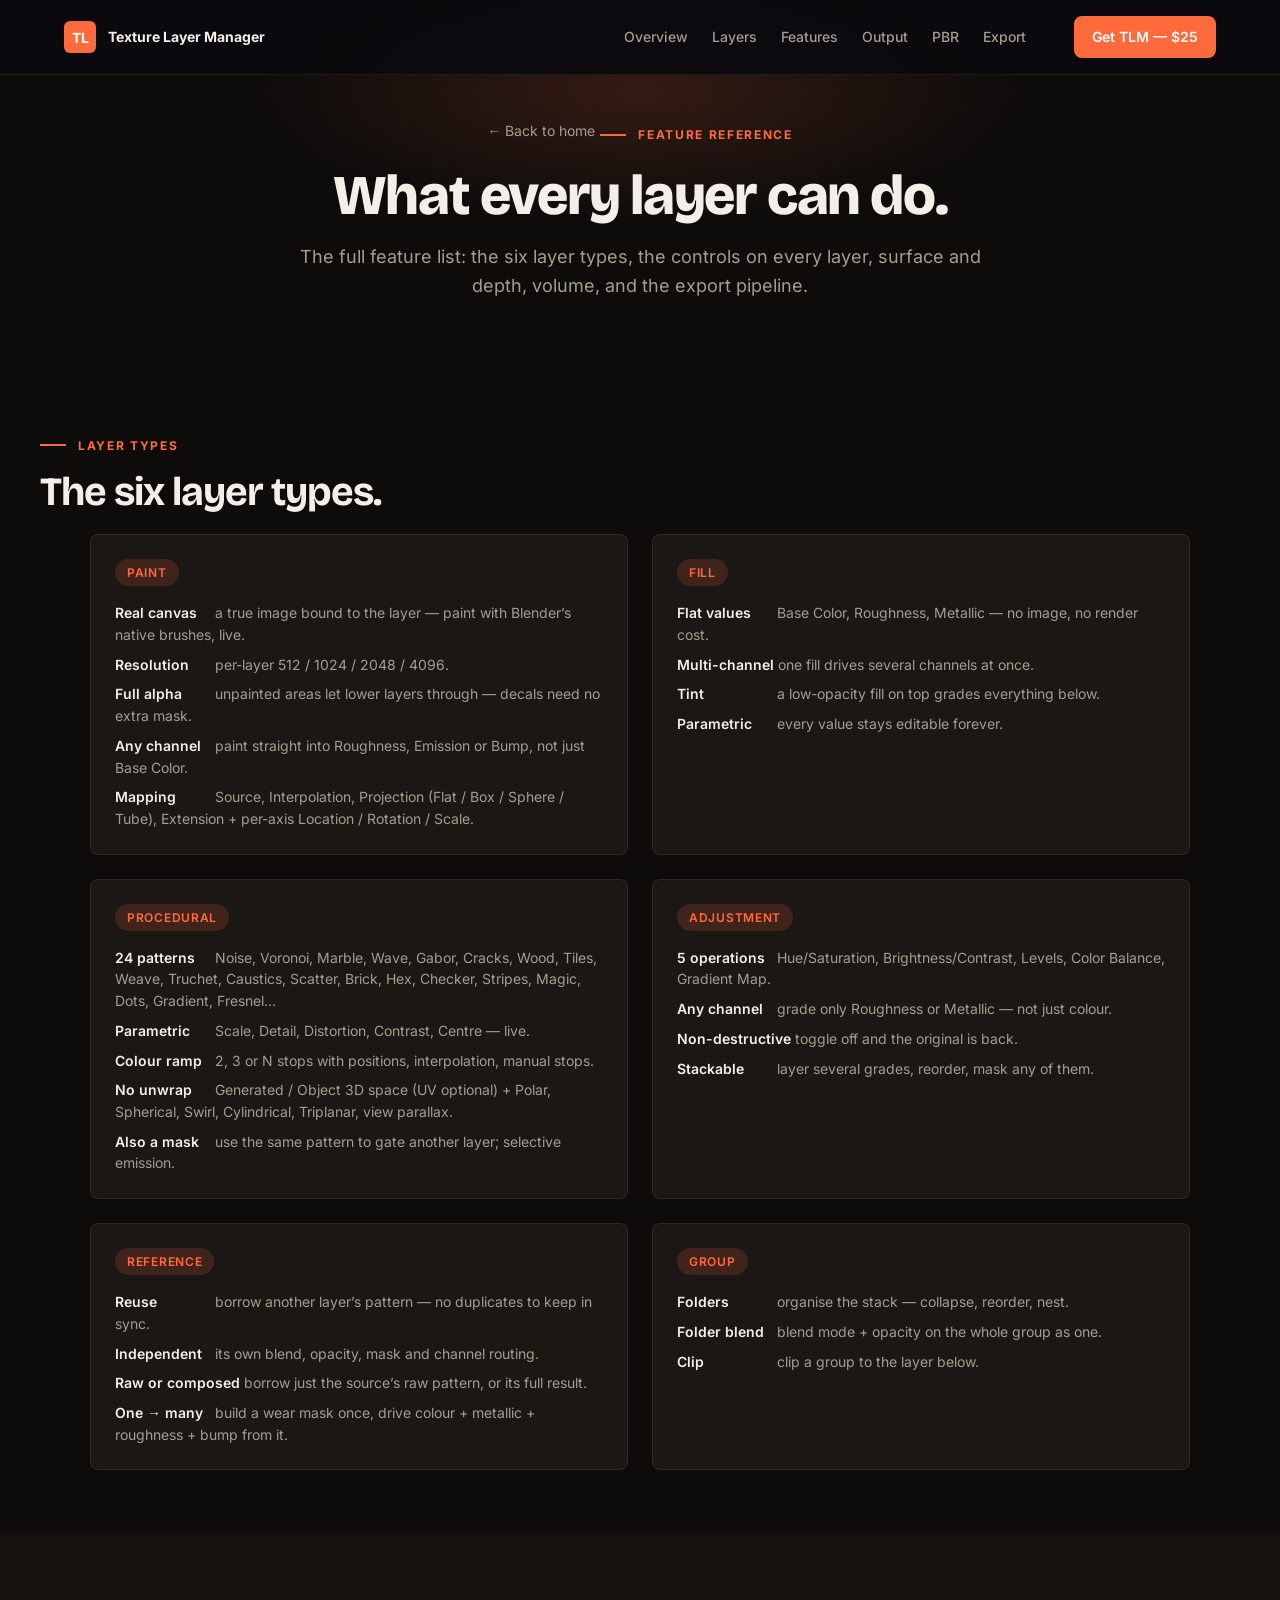
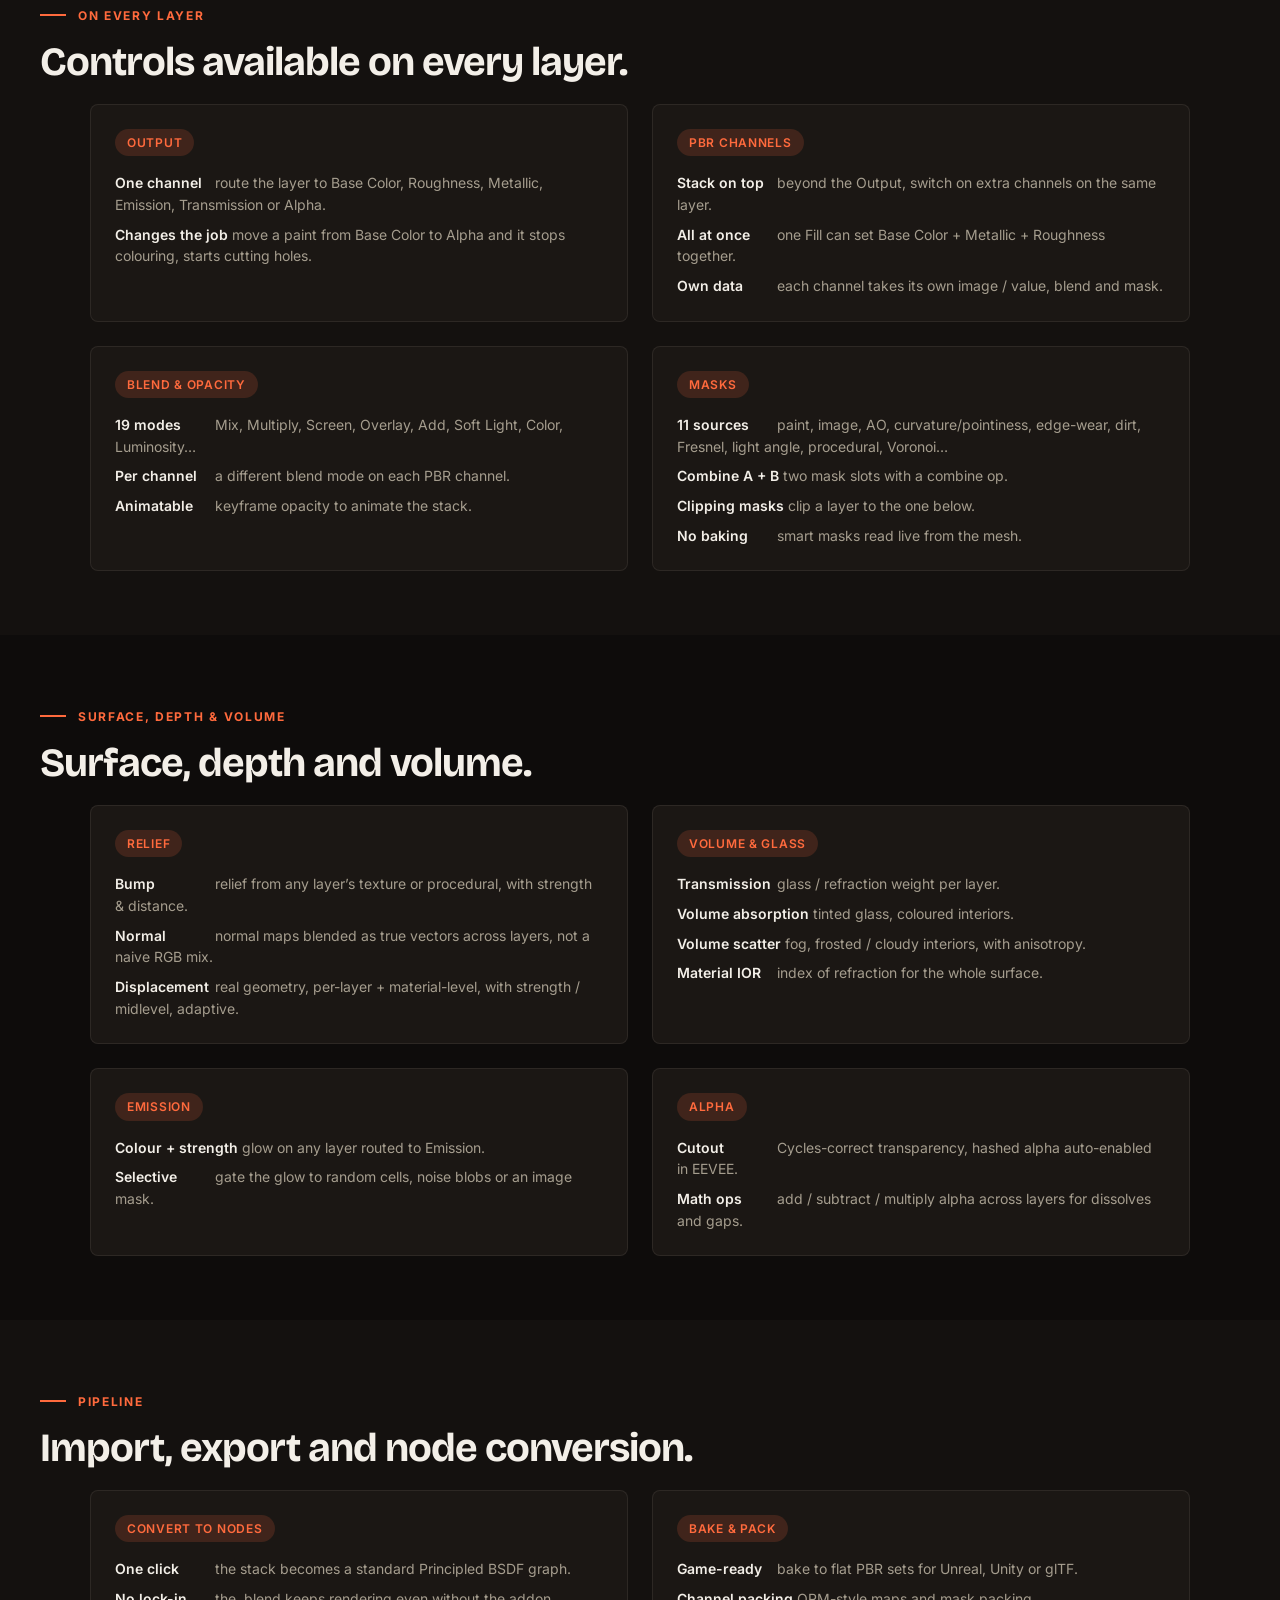
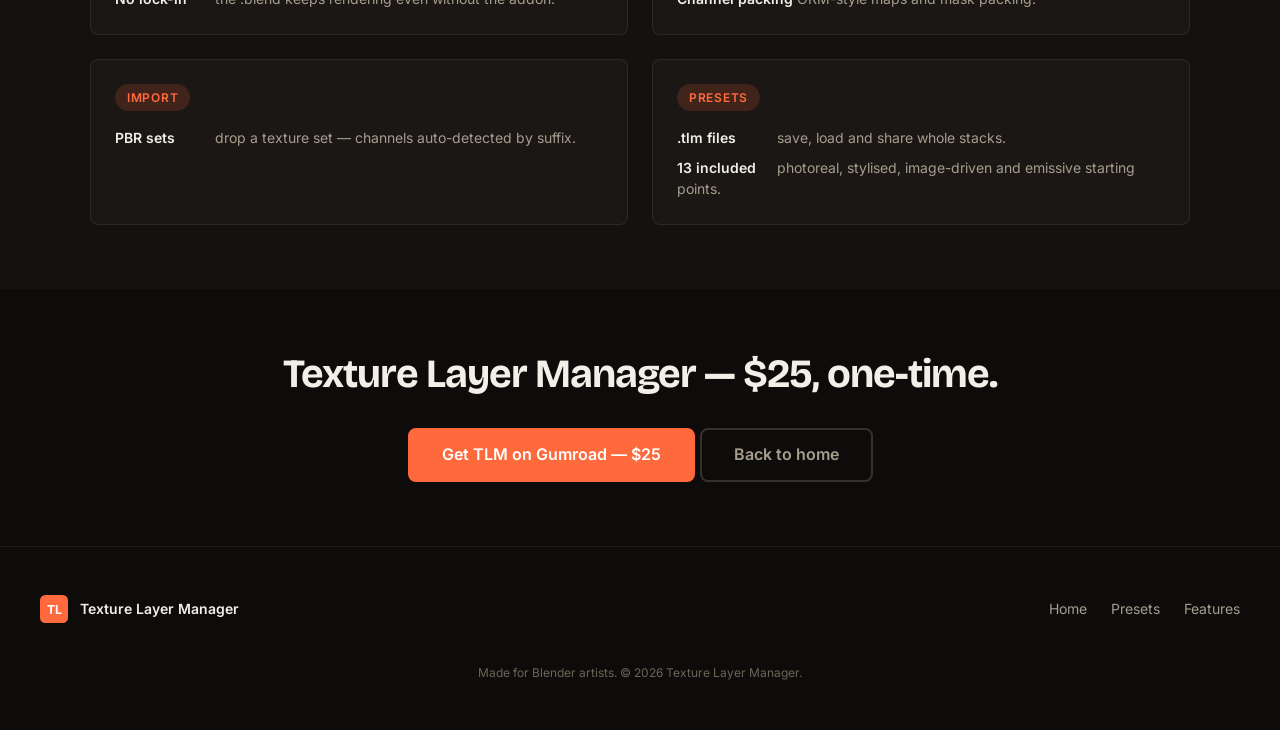
==== features.html @ c46c5a73 "Self-host fonts (GDPR): drop Google Fonts CDN Inter + Bricolage Grotesque are now served locally (wo" ====
<!DOCTYPE html>
<html lang="en">
<head>
  <meta charset="UTF-8">
  <meta name="viewport" content="width=device-width, initial-scale=1.0">
  <title>Features — everything TLM can do, layer by layer</title>
  <meta name="description" content="The complete Texture Layer Manager feature reference: what every layer type can do (paint, fill, procedural, adjustment, reference, group), the controls on each layer, surface/depth/volume, procedurals, and the export pipeline.">
  <link rel="icon" href="assets/favicon.svg" type="image/svg+xml">
  <link rel="stylesheet" href="css/fonts.css">
  <link rel="stylesheet" href="css/variables.css">
  <link rel="stylesheet" href="css/base.css">
  <link rel="stylesheet" href="css/layout.css">
  <link rel="stylesheet" href="css/components.css">
  <link rel="stylesheet" href="css/sections.css">
  <link rel="stylesheet" href="css/animations.css">
</head>
<body>
  <nav class="nav nav--scrolled" id="nav">
    <div class="nav__inner">
      <a href="index.html" class="nav__brand">
        <svg class="nav__logo" viewBox="0 0 32 32" width="32" height="32" aria-hidden="true">
          <rect width="32" height="32" rx="6" fill="#ff6a3d"/>
          <text x="16" y="22" text-anchor="middle" fill="#fff" font-size="14" font-weight="700" font-family="Inter,sans-serif">TL</text>
        </svg>
        <span class="nav__brand-text">Texture Layer Manager</span>
      </a>
      <div class="nav__links" id="nav-links">
        <a href="index.html#overview" class="nav__link">Overview</a>
        <a href="index.html#layer-types" class="nav__link">Layers</a>
        <a href="features.html" class="nav__link">Features</a>
        <a href="index.html#channels" class="nav__link">Output</a>
        <a href="index.html#pbr-channels" class="nav__link">PBR</a>
        <a href="index.html#export" class="nav__link">Export</a>
      </div>
      <a href="https://eihort.gumroad.com/l/tlm" target="_blank" rel="noopener" class="btn btn--primary btn--sm nav__cta">Get TLM &mdash; $25</a>
      <button class="nav__hamburger" id="nav-hamburger" aria-label="Toggle menu"><span></span><span></span><span></span></button>
    </div>
  </nav>

  <header class="section layerhero">
    <div class="section__inner">
      <a href="index.html" class="layerhero__back">&larr; Back to home</a>
      <p class="section__eyebrow reveal">Feature reference</p>
      <h1 class="layerhero__title reveal">What every layer can do.</h1>
      <p class="layerhero__lead reveal">The full feature list: the six layer types, the controls on every layer, surface and depth, volume, and the export pipeline.</p>
    </div>
  </header>

  <!-- ════════ THE SIX LAYER TYPES ════════ -->
  <section class="section">
    <div class="section__inner">
      <p class="section__eyebrow reveal">Layer types</p>
      <h2 class="section__title reveal">The six layer types.</h2>
      <div class="branching__grid reveal">

        <div class="branching__example">
          <span class="badge">Paint</span>
          <ul class="branching__list">
            <li><span class="branching__ch">Real canvas</span> a true image bound to the layer &mdash; paint with Blender&rsquo;s native brushes, live.</li>
            <li><span class="branching__ch">Resolution</span> per-layer 512 / 1024 / 2048 / 4096.</li>
            <li><span class="branching__ch">Full alpha</span> unpainted areas let lower layers through &mdash; decals need no extra mask.</li>
            <li><span class="branching__ch">Any channel</span> paint straight into Roughness, Emission or Bump, not just Base Color.</li>
            <li><span class="branching__ch">Mapping</span> Source, Interpolation, Projection (Flat / Box / Sphere / Tube), Extension + per-axis Location / Rotation / Scale.</li>
          </ul>
        </div>

        <div class="branching__example">
          <span class="badge">Fill</span>
          <ul class="branching__list">
            <li><span class="branching__ch">Flat values</span> Base Color, Roughness, Metallic &mdash; no image, no render cost.</li>
            <li><span class="branching__ch">Multi-channel</span> one fill drives several channels at once.</li>
            <li><span class="branching__ch">Tint</span> a low-opacity fill on top grades everything below.</li>
            <li><span class="branching__ch">Parametric</span> every value stays editable forever.</li>
          </ul>
        </div>

        <div class="branching__example">
          <span class="badge">Procedural</span>
          <ul class="branching__list">
            <li><span class="branching__ch">24 patterns</span> Noise, Voronoi, Marble, Wave, Gabor, Cracks, Wood, Tiles, Weave, Truchet, Caustics, Scatter, Brick, Hex, Checker, Stripes, Magic, Dots, Gradient, Fresnel&hellip;</li>
            <li><span class="branching__ch">Parametric</span> Scale, Detail, Distortion, Contrast, Centre &mdash; live.</li>
            <li><span class="branching__ch">Colour ramp</span> 2, 3 or N stops with positions, interpolation, manual stops.</li>
            <li><span class="branching__ch">No unwrap</span> Generated / Object 3D space (UV optional) + Polar, Spherical, Swirl, Cylindrical, Triplanar, view parallax.</li>
            <li><span class="branching__ch">Also a mask</span> use the same pattern to gate another layer; selective emission.</li>
          </ul>
        </div>

        <div class="branching__example">
          <span class="badge">Adjustment</span>
          <ul class="branching__list">
            <li><span class="branching__ch">5 operations</span> Hue/Saturation, Brightness/Contrast, Levels, Color Balance, Gradient Map.</li>
            <li><span class="branching__ch">Any channel</span> grade only Roughness or Metallic &mdash; not just colour.</li>
            <li><span class="branching__ch">Non-destructive</span> toggle off and the original is back.</li>
            <li><span class="branching__ch">Stackable</span> layer several grades, reorder, mask any of them.</li>
          </ul>
        </div>

        <div class="branching__example">
          <span class="badge">Reference</span>
          <ul class="branching__list">
            <li><span class="branching__ch">Reuse</span> borrow another layer&rsquo;s pattern &mdash; no duplicates to keep in sync.</li>
            <li><span class="branching__ch">Independent</span> its own blend, opacity, mask and channel routing.</li>
            <li><span class="branching__ch">Raw or composed</span> borrow just the source&rsquo;s raw pattern, or its full result.</li>
            <li><span class="branching__ch">One &rarr; many</span> build a wear mask once, drive colour + metallic + roughness + bump from it.</li>
          </ul>
        </div>

        <div class="branching__example">
          <span class="badge">Group</span>
          <ul class="branching__list">
            <li><span class="branching__ch">Folders</span> organise the stack &mdash; collapse, reorder, nest.</li>
            <li><span class="branching__ch">Folder blend</span> blend mode + opacity on the whole group as one.</li>
            <li><span class="branching__ch">Clip</span> clip a group to the layer below.</li>
          </ul>
        </div>

      </div>
    </div>
  </section>

  <!-- ════════ ON EVERY LAYER ════════ -->
  <section class="section blend-section">
    <div class="section__inner">
      <p class="section__eyebrow reveal">On every layer</p>
      <h2 class="section__title reveal">Controls available on every layer.</h2>
      <div class="branching__grid reveal">

        <div class="branching__example">
          <span class="badge">Output</span>
          <ul class="branching__list">
            <li><span class="branching__ch">One channel</span> route the layer to Base Color, Roughness, Metallic, Emission, Transmission or Alpha.</li>
            <li><span class="branching__ch">Changes the job</span> move a paint from Base Color to Alpha and it stops colouring, starts cutting holes.</li>
          </ul>
        </div>

        <div class="branching__example">
          <span class="badge">PBR Channels</span>
          <ul class="branching__list">
            <li><span class="branching__ch">Stack on top</span> beyond the Output, switch on extra channels on the same layer.</li>
            <li><span class="branching__ch">All at once</span> one Fill can set Base Color + Metallic + Roughness together.</li>
            <li><span class="branching__ch">Own data</span> each channel takes its own image / value, blend and mask.</li>
          </ul>
        </div>

        <div class="branching__example">
          <span class="badge">Blend &amp; opacity</span>
          <ul class="branching__list">
            <li><span class="branching__ch">19 modes</span> Mix, Multiply, Screen, Overlay, Add, Soft Light, Color, Luminosity&hellip;</li>
            <li><span class="branching__ch">Per channel</span> a different blend mode on each PBR channel.</li>
            <li><span class="branching__ch">Animatable</span> keyframe opacity to animate the stack.</li>
          </ul>
        </div>

        <div class="branching__example">
          <span class="badge">Masks</span>
          <ul class="branching__list">
            <li><span class="branching__ch">11 sources</span> paint, image, AO, curvature/pointiness, edge-wear, dirt, Fresnel, light angle, procedural, Voronoi&hellip;</li>
            <li><span class="branching__ch">Combine A + B</span> two mask slots with a combine op.</li>
            <li><span class="branching__ch">Clipping masks</span> clip a layer to the one below.</li>
            <li><span class="branching__ch">No baking</span> smart masks read live from the mesh.</li>
          </ul>
        </div>

      </div>
    </div>
  </section>

  <!-- ════════ SURFACE / DEPTH / VOLUME ════════ -->
  <section class="section">
    <div class="section__inner">
      <p class="section__eyebrow reveal">Surface, depth &amp; volume</p>
      <h2 class="section__title reveal">Surface, depth and volume.</h2>
      <div class="branching__grid reveal">

        <div class="branching__example">
          <span class="badge">Relief</span>
          <ul class="branching__list">
            <li><span class="branching__ch">Bump</span> relief from any layer&rsquo;s texture or procedural, with strength &amp; distance.</li>
            <li><span class="branching__ch">Normal</span> normal maps blended as true vectors across layers, not a naive RGB mix.</li>
            <li><span class="branching__ch">Displacement</span> real geometry, per-layer + material-level, with strength / midlevel, adaptive.</li>
          </ul>
        </div>

        <div class="branching__example">
          <span class="badge">Volume &amp; glass</span>
          <ul class="branching__list">
            <li><span class="branching__ch">Transmission</span> glass / refraction weight per layer.</li>
            <li><span class="branching__ch">Volume absorption</span> tinted glass, coloured interiors.</li>
            <li><span class="branching__ch">Volume scatter</span> fog, frosted / cloudy interiors, with anisotropy.</li>
            <li><span class="branching__ch">Material IOR</span> index of refraction for the whole surface.</li>
          </ul>
        </div>

        <div class="branching__example">
          <span class="badge">Emission</span>
          <ul class="branching__list">
            <li><span class="branching__ch">Colour + strength</span> glow on any layer routed to Emission.</li>
            <li><span class="branching__ch">Selective</span> gate the glow to random cells, noise blobs or an image mask.</li>
          </ul>
        </div>

        <div class="branching__example">
          <span class="badge">Alpha</span>
          <ul class="branching__list">
            <li><span class="branching__ch">Cutout</span> Cycles-correct transparency, hashed alpha auto-enabled in EEVEE.</li>
            <li><span class="branching__ch">Math ops</span> add / subtract / multiply alpha across layers for dissolves and gaps.</li>
          </ul>
        </div>

      </div>
    </div>
  </section>

  <!-- ════════ PIPELINE ════════ -->
  <section class="section io-section" id="export">
    <div class="section__inner">
      <p class="section__eyebrow reveal">Pipeline</p>
      <h2 class="section__title reveal">Import, export and node conversion.</h2>
      <div class="branching__grid reveal">

        <div class="branching__example">
          <span class="badge">Convert to nodes</span>
          <ul class="branching__list">
            <li><span class="branching__ch">One click</span> the stack becomes a standard Principled BSDF graph.</li>
            <li><span class="branching__ch">No lock-in</span> the .blend keeps rendering even without the addon.</li>
          </ul>
        </div>

        <div class="branching__example">
          <span class="badge">Bake &amp; pack</span>
          <ul class="branching__list">
            <li><span class="branching__ch">Game-ready</span> bake to flat PBR sets for Unreal, Unity or glTF.</li>
            <li><span class="branching__ch">Channel packing</span> ORM-style maps and mask packing.</li>
          </ul>
        </div>

        <div class="branching__example">
          <span class="badge">Import</span>
          <ul class="branching__list">
            <li><span class="branching__ch">PBR sets</span> drop a texture set &mdash; channels auto-detected by suffix.</li>
          </ul>
        </div>

        <div class="branching__example">
          <span class="badge">Presets</span>
          <ul class="branching__list">
            <li><span class="branching__ch">.tlm files</span> save, load and share whole stacks.</li>
            <li><span class="branching__ch">13 included</span> photoreal, stylised, image-driven and emissive starting points.</li>
          </ul>
        </div>

      </div>
    </div>
  </section>

  <!-- ════════ CTA ════════ -->
  <section class="section ctaband">
    <div class="section__inner" style="text-align:center">
      <h2 class="section__title reveal" style="max-width:none;text-align:center">Texture Layer Manager &mdash; $25, one-time.</h2>
      <div style="margin-top:var(--space-8)">
        <a href="https://eihort.gumroad.com/l/tlm" target="_blank" rel="noopener" class="btn btn--primary btn--lg">Get TLM on Gumroad &mdash; $25</a>
        <a href="index.html" class="btn btn--outline btn--lg">Back to home</a>
      </div>
    </div>
  </section>

  <footer class="footer">
    <div class="footer__inner">
      <div class="footer__brand">
        <svg width="28" height="28" viewBox="0 0 32 32" aria-hidden="true">
          <rect width="32" height="32" rx="6" fill="#ff6a3d"/>
          <text x="16" y="22" text-anchor="middle" fill="#fff" font-size="14" font-weight="700" font-family="Inter,sans-serif">TL</text>
        </svg>
        <span>Texture Layer Manager</span>
      </div>
      <div class="footer__links">
        <a href="index.html">Home</a><a href="presets.html">Presets</a><a href="features.html">Features</a>
      </div>
      <p class="footer__copy">Made for Blender artists. &copy; 2026 Texture Layer Manager.</p>
    </div>
  </footer>
  <script src="js/main.js"></script>
</body>
</html>
---- css/fonts.css ----
/* Self-hosted fonts (GDPR-clean — no Google CDN). Generated from Google Fonts woff2. */

@font-face {
  font-family: 'Bricolage Grotesque';
  font-style: normal;
  font-weight: 400 800;
  font-stretch: 100%;
  font-display: swap;
  src: url('../assets/fonts/bricolage-grotesque-400-800-latin-ext.woff2') format('woff2');
  unicode-range: U+0100-02BA, U+02BD-02C5, U+02C7-02CC, U+02CE-02D7, U+02DD-02FF, U+0304, U+0308, U+0329, U+1D00-1DBF, U+1E00-1E9F, U+1EF2-1EFF, U+2020, U+20A0-20AB, U+20AD-20C0, U+2113, U+2C60-2C7F, U+A720-A7FF;
}

@font-face {
  font-family: 'Bricolage Grotesque';
  font-style: normal;
  font-weight: 400 800;
  font-stretch: 100%;
  font-display: swap;
  src: url('../assets/fonts/bricolage-grotesque-400-800-latin.woff2') format('woff2');
  unicode-range: U+0000-00FF, U+0131, U+0152-0153, U+02BB-02BC, U+02C6, U+02DA, U+02DC, U+0304, U+0308, U+0329, U+2000-206F, U+20AC, U+2122, U+2191, U+2193, U+2212, U+2215, U+FEFF, U+FFFD;
}

@font-face {
  font-family: 'Inter';
  font-style: normal;
  font-weight: 400 800;
  font-display: swap;
  src: url('../assets/fonts/inter-400-800-latin-ext.woff2') format('woff2');
  unicode-range: U+0100-02BA, U+02BD-02C5, U+02C7-02CC, U+02CE-02D7, U+02DD-02FF, U+0304, U+0308, U+0329, U+1D00-1DBF, U+1E00-1E9F, U+1EF2-1EFF, U+2020, U+20A0-20AB, U+20AD-20C0, U+2113, U+2C60-2C7F, U+A720-A7FF;
}

@font-face {
  font-family: 'Inter';
  font-style: normal;
  font-weight: 400 800;
  font-display: swap;
  src: url('../assets/fonts/inter-400-800-latin.woff2') format('woff2');
  unicode-range: U+0000-00FF, U+0131, U+0152-0153, U+02BB-02BC, U+02C6, U+02DA, U+02DC, U+0304, U+0308, U+0329, U+2000-206F, U+20AC, U+2122, U+2191, U+2193, U+2212, U+2215, U+FEFF, U+FFFD;
}
---- css/variables.css ----
:root {
  /* ── Colors ── warm near-black + ember accent (was cool blue-black) ── */
  --color-bg:          #0e0c0b;
  --color-bg-alt:      #14110f;
  --color-surface:     #1b1714;
  --color-surface-alt: #261f19;
  --color-surface-hover: #322a22;

  --color-text:        #f3efe8;
  --color-text-sub:    #a59d8e;
  --color-text-muted:  #6c6457;

  --color-accent:      #ff6a3d;
  --color-accent-hover:#ff8a66;
  --color-accent-glow: rgba(255, 106, 61, 0.16);
  --color-accent-glow-strong: rgba(255, 106, 61, 0.28);

  --color-cta:         #ff6a3d;
  --color-cta-hover:   #ff8a66;

  --color-border:      rgba(255, 238, 224, 0.08);
  --color-border-hover:rgba(255, 238, 224, 0.16);

  /* ── Typography ── characterful display for headings, Inter for body ── */
  --font-display: 'Bricolage Grotesque', 'Inter', sans-serif;
  --font-sans: 'Inter', -apple-system, BlinkMacSystemFont, 'Segoe UI', sans-serif;
  --font-mono: 'JetBrains Mono', 'Fira Code', monospace;

  --text-xs:   0.75rem;
  --text-sm:   0.875rem;
  --text-base: 1rem;
  --text-lg:   1.125rem;
  --text-xl:   1.25rem;
  --text-2xl:  1.5rem;
  --text-3xl:  2rem;
  --text-4xl:  2.5rem;
  --text-5xl:  3.5rem;

  /* ── Spacing ── */
  --space-1:  0.25rem;
  --space-2:  0.5rem;
  --space-3:  0.75rem;
  --space-4:  1rem;
  --space-5:  1.25rem;
  --space-6:  1.5rem;
  --space-7:  1.75rem;
  --space-8:  2rem;
  --space-10: 2.5rem;
  --space-12: 3rem;
  --space-16: 4rem;
  --space-20: 5rem;
  --space-24: 6rem;

  /* ── Layout ── */
  --max-width:      1200px;
  --max-width-text: 720px;
  --radius:         8px;
  --radius-lg:      16px;
  --radius-xl:      24px;

  /* ── Animation ── */
  --ease-out:    cubic-bezier(0.16, 1, 0.3, 1);
  --ease-in-out: cubic-bezier(0.65, 0, 0.35, 1);
  --dur-fast:    150ms;
  --dur-normal:  300ms;
  --dur-slow:    600ms;
  --dur-reveal:  800ms;
}
---- css/base.css ----
/* ── Reset ── */
*, *::before, *::after { box-sizing: border-box; margin: 0; padding: 0; }
html { scroll-behavior: smooth; -webkit-text-size-adjust: 100%; }

body {
  font-family: var(--font-sans);
  font-size: var(--text-base);
  line-height: 1.6;
  color: var(--color-text);
  background: var(--color-bg);
  -webkit-font-smoothing: antialiased;
  -moz-osx-font-smoothing: grayscale;
  overflow-x: hidden;
}

img, svg { display: block; max-width: 100%; }
a { color: var(--color-accent); text-decoration: none; transition: color var(--dur-fast); }
a:hover { color: var(--color-accent-hover); }

h1, h2, h3, h4 {
  font-family: var(--font-display);
  font-weight: 700;
  line-height: 1.08;
  color: var(--color-text);
  letter-spacing: -0.025em;
}
h1 { font-size: var(--text-5xl); font-weight: 800; }
h2 { font-size: var(--text-4xl); }
h3 { font-size: var(--text-2xl); }
h4 { font-size: var(--text-lg); }

p { color: var(--color-text-sub); }

ul { list-style: none; }

strong { color: var(--color-text); font-weight: 600; }

::selection {
  background: var(--color-accent);
  color: #fff;
}

/* ── Scrollbar ── */
::-webkit-scrollbar { width: 8px; }
::-webkit-scrollbar-track { background: var(--color-bg); }
::-webkit-scrollbar-thumb { background: var(--color-surface-alt); border-radius: 4px; }
::-webkit-scrollbar-thumb:hover { background: var(--color-text-muted); }
---- css/layout.css ----
/* ── Section container ── */
.section {
  padding: var(--space-16) var(--space-6);
}
.section__inner {
  max-width: var(--max-width);
  margin: 0 auto;
}
.section__eyebrow {
  display: inline-flex;
  align-items: center;
  gap: var(--space-3);
  text-align: left;
  font-size: var(--text-xs);
  font-weight: 700;
  letter-spacing: 0.14em;
  text-transform: uppercase;
  color: var(--color-accent);
  margin-bottom: var(--space-4);
}
.section__eyebrow::before {
  content: "";
  width: 26px;
  height: 2px;
  background: var(--color-accent);
}
.section__title {
  text-align: left;
  margin-bottom: var(--space-5, 1.25rem);
  max-width: 26ch;
}
.section__subtitle {
  text-align: left;
  max-width: var(--max-width-text);
  margin: 0 0 var(--space-12);
  font-size: var(--text-lg);
}

/* ── Alternating section backgrounds ── */
.blend-section,
.masks-section,
.io-section,
.stats-section,
.compat-section {
  background: var(--color-bg-alt);
}

/* ── Media frames ── */
.media-frame {
  overflow: hidden;
  border-radius: var(--radius-lg);
  background: var(--color-surface);
  border: 1px solid var(--color-border);
}
.media-frame--16x9 { aspect-ratio: 16 / 9; }
.media-frame--4x3  { aspect-ratio: 4 / 3; }
.media-frame--21x9 { aspect-ratio: 21 / 9; }
.media-frame--1x1  { aspect-ratio: 1 / 1; }

.media-frame img {
  width: 100%;
  height: 100%;
  object-fit: cover;
}

/*
   Drop-in image slots.
   Each modifier maps to a real file under assets/images/<area>/.
   When the file is missing, no warning fires — the URL is silently
   dropped and the underlying media-frame surface + the .placeholder
   inside (with its "Drop in <path>" hint) remain visible. Drop the
   file in and refresh: the image fills the frame.
   Slugs are alphabetical. Match HTML data-tab attributes (layers)
   and the screenshot keys.
*/
.media-frame--layer,
.media-frame--screenshot {
  background-size: cover;
  background-position: center;
  background-repeat: no-repeat;
}

.media-frame--layer-adjustment  { background-image: url('../assets/images/layers/adjSite.png');           }
.media-frame--layer-fill        { background-image: url('../assets/images/layers/fillSite.png');         }
.media-frame--layer-group       { background-image: url('../assets/images/layer-types/group.png');       }
.media-frame--layer-paint       { background-image: url('../assets/images/layers/paintSite.png');        }
.media-frame--layer-procedural  { background-image: url('../assets/images/layers/procSite.png');         }
.media-frame--layer-reference   { background-image: url('../assets/images/layers/refSite.png');          }

/* Transparent product renders (a single object on a transparent background):
   show the WHOLE subject, centred on the card surface — never crop it.
   `cover` was scaling the square 800x800 render up to fill the 4:3 frame and
   slicing the object's top/side corners against the frame edge. `contain`
   fits the subject inside the frame with clean margins instead. */
.media-frame--layer-adjustment,
.media-frame--layer-fill,
.media-frame--layer-paint,
.media-frame--layer-procedural,
.media-frame--layer-reference {
  background-size: contain;
}

.media-frame--screenshot-hero         { background-image: url('../assets/images/screenshots/hero.png');         }
.media-frame--screenshot-pbr          { background-image: url('../assets/images/screenshots/pbr-channels.png'); }
.media-frame--screenshot-smart-masks  { background-image: url('../assets/images/screenshots/smart-masks.png');  }
.media-frame--screenshot-bake         { background-image: url('../assets/images/screenshots/bake.png');         }

/* Placeholders are a DEV-ONLY drop-in guide ("Drop in <path>"). They must
   never show on the public site — hidden globally. A frame with no image
   simply shows its clean dark surface. (Was gated on an `is-filled` class
   that nothing ever set, so the dev hints overlaid every real image.) */
.media-frame .placeholder { display: none; }

/* ── Placeholder ── */
.placeholder {
  width: 100%;
  height: 100%;
  display: flex;
  flex-direction: column;
  align-items: center;
  justify-content: center;
  gap: var(--space-3);
  color: var(--color-text-muted);
  font-size: var(--text-sm);
  padding: var(--space-4);
  text-align: center;
}
.placeholder svg {
  opacity: 0.4;
}

/* ── Responsive helpers ── */
@media (max-width: 767px) {
  h1 { font-size: var(--text-3xl); }
  h2 { font-size: var(--text-2xl); }
  .section { padding: var(--space-12) var(--space-4); }
}
@media (min-width: 768px) and (max-width: 1023px) {
  h1 { font-size: var(--text-4xl); }
}
---- css/components.css ----
/* ══════════════════════════════════════════════════════════════════════
   NAV
   ══════════════════════════════════════════════════════════════════════ */
.nav {
  position: fixed;
  top: 0;
  left: 0;
  right: 0;
  z-index: 100;
  background: transparent;
  transition: background var(--dur-normal) var(--ease-out),
              border-color var(--dur-normal) var(--ease-out),
              backdrop-filter var(--dur-normal) var(--ease-out);
  border-bottom: 1px solid transparent;
}
.nav--scrolled {
  background: rgba(10, 10, 15, 0.92);
  backdrop-filter: blur(12px);
  -webkit-backdrop-filter: blur(12px);
  border-bottom-color: var(--color-border);
}
.nav__inner {
  max-width: var(--max-width);
  margin: 0 auto;
  padding: var(--space-4) var(--space-6);
  display: flex;
  align-items: center;
  gap: var(--space-8);
}
.nav__brand {
  display: flex;
  align-items: center;
  gap: var(--space-3);
  color: var(--color-text);
  font-weight: 700;
  font-size: var(--text-sm);
  white-space: nowrap;
}
.nav__brand:hover { color: var(--color-text); }
.nav__logo { flex-shrink: 0; }

.nav__links {
  display: flex;
  align-items: center;
  gap: var(--space-6);
  margin-left: auto;
}
.nav__link {
  color: var(--color-text-sub);
  font-size: var(--text-sm);
  font-weight: 500;
  transition: color var(--dur-fast);
}
.nav__link:hover { color: var(--color-text); }

.nav__cta { margin-left: var(--space-4); }

.nav__hamburger {
  display: none;
  flex-direction: column;
  gap: 5px;
  background: none;
  border: none;
  cursor: pointer;
  padding: var(--space-2);
  margin-left: auto;
}
.nav__hamburger span {
  width: 22px;
  height: 2px;
  background: var(--color-text);
  border-radius: 1px;
  transition: transform var(--dur-normal) var(--ease-out),
              opacity var(--dur-normal);
}
.nav--open .nav__hamburger span:nth-child(1) {
  transform: translateY(7px) rotate(45deg);
}
.nav--open .nav__hamburger span:nth-child(2) {
  opacity: 0;
}
.nav--open .nav__hamburger span:nth-child(3) {
  transform: translateY(-7px) rotate(-45deg);
}

/* Mobile nav */
@media (max-width: 767px) {
  .nav__links {
    display: none;
    position: absolute;
    top: 100%;
    left: 0;
    right: 0;
    flex-direction: column;
    background: rgba(10, 10, 15, 0.97);
    backdrop-filter: blur(12px);
    padding: var(--space-6);
    gap: var(--space-4);
    border-bottom: 1px solid var(--color-border);
  }
  .nav--open .nav__links { display: flex; }
  .nav__cta { display: none; }
  .nav__hamburger { display: flex; }
  .nav__brand-text { display: none; }
}

/* ══════════════════════════════════════════════════════════════════════
   BUTTONS
   ══════════════════════════════════════════════════════════════════════ */
.btn {
  display: inline-flex;
  align-items: center;
  justify-content: center;
  gap: var(--space-2);
  font-family: var(--font-sans);
  font-weight: 600;
  border-radius: var(--radius);
  cursor: pointer;
  transition: all var(--dur-fast) var(--ease-out);
  text-decoration: none;
  white-space: nowrap;
  border: 2px solid transparent;
}
.btn--sm {
  font-size: var(--text-sm);
  padding: var(--space-2) var(--space-4);
}
.btn--lg {
  font-size: var(--text-base);
  padding: var(--space-3) var(--space-8);
}
.btn--primary {
  background: var(--color-accent);
  color: #fff;
  border-color: var(--color-accent);
}
.btn--primary:hover {
  background: var(--color-accent-hover);
  border-color: var(--color-accent-hover);
  color: #fff;
  box-shadow: 0 0 24px var(--color-accent-glow);
}
.btn--outline {
  background: transparent;
  color: var(--color-text-sub);
  border-color: var(--color-border-hover);
}
.btn--outline:hover {
  color: var(--color-text);
  border-color: var(--color-text-muted);
  background: rgba(255, 255, 255, 0.03);
}

/* ══════════════════════════════════════════════════════════════════════
   BADGES
   ══════════════════════════════════════════════════════════════════════ */
.badge {
  display: inline-block;
  font-size: var(--text-xs);
  font-weight: 600;
  text-transform: uppercase;
  letter-spacing: 0.06em;
  padding: var(--space-1) var(--space-3);
  border-radius: 100px;
  background: var(--color-accent-glow);
  color: var(--color-accent);
}
.badge--sm {
  font-size: 0.65rem;
  padding: 2px var(--space-2);
}

/* ══════════════════════════════════════════════════════════════════════
   CARDS (generic)
   ══════════════════════════════════════════════════════════════════════ */
.card {
  background: var(--color-surface);
  border: 1px solid var(--color-border);
  border-radius: var(--radius-lg);
  padding: var(--space-6);
  transition: border-color var(--dur-normal), box-shadow var(--dur-normal);
}
.card:hover {
  border-color: var(--color-border-hover);
  box-shadow: 0 4px 24px rgba(0, 0, 0, 0.3);
}
---- css/sections.css ----
/* ══════════════════════════════════════════════════════════════════════
   HERO
   ══════════════════════════════════════════════════════════════════════ */
.hero {
  min-height: 100vh;
  display: flex;
  align-items: center;
  padding: calc(80px + var(--space-12)) var(--space-6) var(--space-12);
  position: relative;
  overflow: hidden;
  max-width: 100vw;
}
/* Subtle radial glow behind hero */
.hero::before {
  content: '';
  position: absolute;
  top: -20%;
  right: 0;
  width: 50%;
  height: 80%;
  background: radial-gradient(ellipse, var(--color-accent-glow) 0%, transparent 70%);
  pointer-events: none;
}
.hero__inner {
  max-width: var(--max-width);
  margin: 0 auto;
  display: grid;
  grid-template-columns: 1fr 1fr;
  gap: var(--space-12);
  align-items: center;
  width: 100%;
  position: relative;
}
.hero__title {
  margin-bottom: var(--space-6);
}
.hero__subtitle {
  font-size: var(--text-lg);
  margin-bottom: var(--space-8);
  max-width: 520px;
}
.hero__ctas {
  display: flex;
  flex-wrap: wrap;
  gap: var(--space-4);
  margin-bottom: var(--space-10);
}
.hero__stats {
  display: flex;
  flex-wrap: wrap;
  gap: var(--space-6);
}
.hero__stat {
  font-size: var(--text-sm);
  color: var(--color-text-muted);
}
.hero__stat strong {
  color: var(--color-accent);
  font-size: var(--text-xl);
  display: block;
}
.hero__image {
  box-shadow: 0 8px 40px rgba(0, 0, 0, 0.5),
              0 0 60px var(--color-accent-glow);
}

@media (max-width: 767px) {
  .hero { min-height: auto; padding-top: calc(70px + var(--space-8)); }
  .hero__inner { grid-template-columns: 1fr; gap: var(--space-8); }
  .hero__stats { gap: var(--space-4); }
}

/* ══════════════════════════════════════════════════════════════════════
   PAIN POINTS
   ══════════════════════════════════════════════════════════════════════ */
.pain__grid {
  display: grid;
  grid-template-columns: repeat(3, 1fr);
  gap: var(--space-8);
  margin-bottom: var(--space-10);
}
.pain__card {
  text-align: center;
  padding: var(--space-8) var(--space-6);
  border-radius: var(--radius-lg);
  background: var(--color-surface);
  border: 1px solid var(--color-border);
  transition: border-color var(--dur-normal), transform var(--dur-normal) var(--ease-out);
}
.pain__card:hover {
  border-color: var(--color-border-hover);
  transform: translateY(-4px);
}
.pain__icon {
  color: var(--color-accent);
  margin-bottom: var(--space-4);
  display: flex;
  justify-content: center;
}
.pain__text {
  font-size: var(--text-lg);
  color: var(--color-text-sub);
}
.pain__bridge {
  text-align: center;
  font-size: var(--text-xl);
  color: var(--color-text);
  font-weight: 600;
}

@media (max-width: 767px) {
  .pain__grid { grid-template-columns: 1fr; gap: var(--space-4); }
}

/* ══════════════════════════════════════════════════════════════════════
   EDITABLE SHADER
   ══════════════════════════════════════════════════════════════════════ */
.editable-section {
  background: var(--color-bg-alt);
}
.editable__grid {
  display: grid;
  grid-template-columns: minmax(0, 1fr) auto minmax(0, 1fr);
  gap: var(--space-6);
  align-items: stretch;
}
.editable__panel {
  background: var(--color-surface);
  border: 1px solid var(--color-border);
  border-radius: var(--radius-lg);
  padding: var(--space-8);
  min-width: 0;
}
.editable__panel .badge {
  margin-bottom: var(--space-4);
}
.editable__panel h3 {
  margin-bottom: var(--space-3);
}
.editable__panel p {
  font-size: var(--text-base);
  line-height: 1.7;
  margin-bottom: var(--space-5);
}
.editable__list {
  display: flex;
  flex-direction: column;
  gap: var(--space-3);
}
.editable__list li {
  position: relative;
  padding-left: var(--space-6);
  color: var(--color-text-sub);
  font-size: var(--text-sm);
  line-height: 1.55;
}
.editable__list li::before {
  content: '';
  position: absolute;
  left: 0;
  top: 0.55em;
  width: 7px;
  height: 7px;
  border-radius: 50%;
  background: var(--color-accent);
}
.editable__convert {
  align-self: center;
  display: flex;
  flex-direction: column;
  align-items: center;
  gap: var(--space-2);
  color: var(--color-accent);
  font-size: var(--text-xs);
  font-weight: 700;
  letter-spacing: 0.12em;
  text-transform: uppercase;
}
.editable__convert svg {
  color: var(--color-accent);
}
.editable__note {
  text-align: center;
  margin-top: var(--space-8);
  color: var(--color-accent);
  font-weight: 600;
}

@media (max-width: 767px) {
  .editable__grid {
    grid-template-columns: 1fr;
  }
  .editable__convert svg {
    transform: rotate(90deg);
  }
  .editable__panel {
    padding: var(--space-6);
  }
}

/* ══════════════════════════════════════════════════════════════════════
   LAYER TYPES (tabs)
   ══════════════════════════════════════════════════════════════════════ */
.layers {
  display: grid;
  grid-template-columns: 200px 1fr;
  gap: var(--space-8);
  background: var(--color-surface);
  border: 1px solid var(--color-border);
  border-radius: var(--radius-xl);
  padding: var(--space-6);
  min-height: 400px;
}
.layers__tabs {
  display: flex;
  flex-direction: column;
  gap: var(--space-2);
}
.layers__tab {
  background: none;
  border: none;
  color: var(--color-text-sub);
  font-family: var(--font-sans);
  font-size: var(--text-base);
  font-weight: 500;
  padding: var(--space-3) var(--space-4);
  border-radius: var(--radius);
  cursor: pointer;
  text-align: left;
  transition: all var(--dur-fast);
}
.layers__tab:hover {
  color: var(--color-text);
  background: var(--color-surface-alt);
}
.layers__tab.is-active {
  color: var(--color-accent);
  background: var(--color-accent-glow);
}
.layers__panel {
  display: none;
  grid-template-columns: 1fr 1fr;
  gap: var(--space-6);
  align-items: start;
  animation: fadeIn var(--dur-normal) var(--ease-out);
}
.layers__panel.is-active {
  display: grid;
}
.layers__info h3 {
  margin: var(--space-3) 0 var(--space-4);
}
.layers__info p {
  font-size: var(--text-base);
  line-height: 1.7;
}

@keyframes fadeIn {
  from { opacity: 0; transform: translateY(8px); }
  to   { opacity: 1; transform: translateY(0); }
}

@media (max-width: 767px) {
  .layers {
    grid-template-columns: 1fr;
    min-height: auto;
  }
  .layers__tabs {
    flex-direction: row;
    overflow-x: auto;
    gap: var(--space-1);
    -webkit-overflow-scrolling: touch;
  }
  .layers__tab {
    font-size: var(--text-sm);
    padding: var(--space-2) var(--space-3);
    white-space: nowrap;
  }
  .layers__panel.is-active {
    grid-template-columns: 1fr;
  }
}

/* ══════════════════════════════════════════════════════════════════════
   BLEND MODES
   ══════════════════════════════════════════════════════════════════════ */
.blend {
  display: flex;
  flex-wrap: wrap;
  justify-content: center;
  gap: var(--space-8);
  margin-top: var(--space-8);
}
.blend__group {
  text-align: center;
}
.blend__label {
  font-size: var(--text-xs);
  text-transform: uppercase;
  letter-spacing: 0.1em;
  color: var(--color-text-muted);
  margin-bottom: var(--space-3);
}
.blend__modes {
  display: flex;
  flex-wrap: wrap;
  gap: var(--space-2);
  justify-content: center;
}
.blend__pill {
  font-size: var(--text-xs);
  padding: var(--space-1) var(--space-3);
  background: var(--color-surface);
  border: 1px solid var(--color-border);
  border-radius: 100px;
  color: var(--color-text-sub);
  transition: all var(--dur-fast);
}
.blend__pill:hover {
  border-color: var(--color-accent);
  color: var(--color-accent);
}

/* ══════════════════════════════════════════════════════════════════════
   PBR CHANNELS
   ══════════════════════════════════════════════════════════════════════ */
.pbr__grid {
  display: grid;
  grid-template-columns: repeat(3, 1fr);
  gap: var(--space-4);
}
.pbr__card {
  background: var(--color-surface);
  border: 1px solid var(--color-border);
  border-left: 3px solid var(--accent, var(--color-accent));
  border-radius: var(--radius);
  padding: var(--space-4) var(--space-6);
  transition: border-color var(--dur-normal), transform var(--dur-normal) var(--ease-out);
}
.pbr__card:hover {
  border-color: var(--color-border-hover);
  border-left-color: var(--accent, var(--color-accent));
  transform: translateY(-2px);
}
.pbr__card h4 {
  margin-bottom: var(--space-2);
  font-size: var(--text-base);
}
.pbr__card p {
  font-size: var(--text-sm);
}

@media (max-width: 767px) {
  .pbr__grid { grid-template-columns: 1fr; }
}
@media (min-width: 768px) and (max-width: 1023px) {
  .pbr__grid { grid-template-columns: repeat(2, 1fr); }
}

/* ══════════════════════════════════════════════════════════════════════
   MASKS
   ══════════════════════════════════════════════════════════════════════ */
.masks__grid {
  display: grid;
  grid-template-columns: 1fr 1fr 1.5fr;
  gap: var(--space-4);
  margin-bottom: var(--space-4);
}
.masks__card {
  background: var(--color-surface);
  border: 1px solid var(--color-border);
  border-radius: var(--radius-lg);
  padding: var(--space-6);
  transition: border-color var(--dur-normal);
}
.masks__card:hover {
  border-color: var(--color-border-hover);
}
.masks__icon {
  color: var(--color-accent);
  margin-bottom: var(--space-4);
}
.masks__card h4 {
  margin-bottom: var(--space-2);
}
.masks__card p {
  font-size: var(--text-sm);
  margin-bottom: var(--space-3);
}
.masks__types {
  display: flex;
  flex-wrap: wrap;
  gap: var(--space-2);
  margin-top: var(--space-3);
}
.masks__extra {
  text-align: center;
  font-size: var(--text-base);
  color: var(--color-accent);
  font-weight: 500;
}
.masks__subhead {
  text-align: center;
  font-size: var(--text-xl);
  font-weight: 700;
  margin: 0 0 var(--space-6);
  color: var(--color-text);
}

@media (max-width: 767px) {
  .masks__grid { grid-template-columns: 1fr; }
}

/* ══════════════════════════════════════════════════════════════════════
   PROCEDURAL SHOWCASE (video loop + name chips)
   ══════════════════════════════════════════════════════════════════════ */
.proc__showcase {
  position: relative;
  aspect-ratio: 16 / 9;
  max-width: 1100px;
  margin: 0 auto;
  border-radius: var(--radius-xl);
  background: var(--color-surface);
  border: 1px solid var(--color-border);
  overflow: hidden;
}
.proc__video {
  position: absolute;
  inset: 0;
  width: 100%;
  height: 100%;
  object-fit: cover;
  z-index: 2;
  background: transparent;
}
/* Placeholder shown when the <video> has no playable source.
   The <video> element renders as transparent in that case, so the
   placeholder underneath (z:1) becomes visible — exactly what we
   want for "drop in path to fill". */
.proc__placeholder {
  position: absolute;
  inset: 0;
  display: flex;
  flex-direction: column;
  align-items: center;
  justify-content: center;
  gap: var(--space-3);
  color: var(--color-text-muted);
  font-size: var(--text-sm);
  text-align: center;
  padding: var(--space-6);
  border: 2px dashed var(--color-border);
  border-radius: var(--radius-xl);
  z-index: 1;
}
.proc__placeholder svg {
  opacity: 0.5;
}
.proc__placeholder code {
  background: var(--color-bg);
  border: 1px solid var(--color-border);
  border-radius: 4px;
  padding: 1px 6px;
  font-size: var(--text-xs);
  color: var(--color-accent);
}

.proc__list {
  display: flex;
  flex-wrap: wrap;
  gap: var(--space-2);
  justify-content: center;
  max-width: 900px;
  margin: var(--space-8) auto 0;
}
.proc__chip {
  display: inline-flex;
  align-items: center;
  padding: var(--space-2) var(--space-4);
  background: var(--color-surface);
  border: 1px solid var(--color-border);
  border-radius: 9999px;
  font-size: var(--text-sm);
  color: var(--color-text-sub);
  transition: border-color var(--dur-normal), color var(--dur-normal), transform var(--dur-normal) var(--ease-out);
}
.proc__chip:hover {
  border-color: var(--color-accent);
  color: var(--color-text);
  transform: translateY(-1px);
}

@media (max-width: 767px) {
  .proc__chip { font-size: var(--text-xs); padding: var(--space-1) var(--space-3); }
}

/* ══════════════════════════════════════════════════════════════════════
   IMPORT / EXPORT
   ══════════════════════════════════════════════════════════════════════ */
.io__grid {
  display: grid;
  grid-template-columns: 1fr auto 1fr;
  gap: var(--space-8);
  background: var(--color-surface);
  border: 1px solid var(--color-border);
  border-radius: var(--radius-xl);
  padding: var(--space-8);
}
.io__col { }
.io__icon {
  color: var(--color-accent);
  margin-bottom: var(--space-4);
}
.io__col h3 {
  margin-bottom: var(--space-4);
  font-size: var(--text-xl);
}
.io__list {
  display: flex;
  flex-direction: column;
  gap: var(--space-3);
}
.io__list li {
  font-size: var(--text-sm);
  color: var(--color-text-sub);
  padding-left: var(--space-6);
  position: relative;
}
.io__list li::before {
  content: '';
  position: absolute;
  left: 0;
  top: 7px;
  width: 6px;
  height: 6px;
  border-radius: 50%;
  background: var(--color-accent);
}
.io__engines {
  display: flex;
  flex-wrap: wrap;
  gap: var(--space-2);
  margin-bottom: var(--space-4);
}
.io__divider {
  width: 1px;
  background: var(--color-border);
}

@media (max-width: 767px) {
  .io__grid {
    grid-template-columns: 1fr;
    gap: var(--space-6);
  }
  .io__divider {
    width: 100%;
    height: 1px;
  }
}

/* ══════════════════════════════════════════════════════════════════════
   PRESETS
   ══════════════════════════════════════════════════════════════════════ */
.presets__strip {
  display: grid;
  grid-template-columns: repeat(4, 1fr);
  gap: var(--space-4);
}
.presets__card {
  background: var(--color-surface);
  border: 1px solid var(--color-border);
  border-radius: var(--radius-lg);
  overflow: hidden;
  transition: border-color var(--dur-normal), transform var(--dur-normal) var(--ease-out);
}
.presets__card:hover {
  border-color: var(--color-border-hover);
  transform: translateY(-4px);
  box-shadow: 0 14px 34px rgba(0, 0, 0, 0.45),
              0 0 28px var(--color-accent-glow);
}
.presets__preview {
  aspect-ratio: 1;
  width: 100%;
  background-size: cover;
  background-position: center;
  background-repeat: no-repeat;
  transition: transform var(--dur-normal) var(--ease-out);
}
.presets__card:hover .presets__preview { transform: scale(1.05); }
/*
   Per-preset slot.
   Each rule stacks:
     1. url('../assets/images/presets/<slug>.png')  ← user-provided render
     2. linear-gradient(...)                          ← palette fallback
   When the image is missing the gradient remains visible and the card
   still reads as the right material family. Slugs are alphabetical.
*/
.presets__preview--anime-genshin-hero {
  background-image:
    url('../assets/images/presets/anime-genshin-hero.png'),
    linear-gradient(135deg, #efe7e0, #b9a9d6, #6a5a8a);
}
.presets__preview--bronze-verdigris-patina {
  background-image:
    url('../assets/images/presets/bronze-verdigris-patina.png'),
    linear-gradient(135deg, #a87833, #3a6248, #1c1410);
}
.presets__preview--burn-dissolve {
  background-image:
    url('../assets/images/presets/burn-dissolve.png'),
    linear-gradient(135deg, #0a2a14, #2faa6a, #ff3ad0);
}
.presets__preview--galaxy-marble {
  background-image:
    url('../assets/images/presets/galaxy-marble.png'),
    linear-gradient(135deg, #14110f, #5a2a7a, #d8b65a);
}
.presets__preview--holo-card {
  background-image:
    url('../assets/images/presets/holo-card.png'),
    linear-gradient(135deg, #7b34e0, #ff3cf0, #2cc8ff);
}
.presets__preview--inverted-checker {
  background-image:
    url('../assets/images/presets/inverted-checker.png'),
    linear-gradient(135deg, #111111, #f5f5f5, #111111);
}
.presets__preview--mars {
  background-image:
    url('../assets/images/presets/mars.png'),
    linear-gradient(135deg, #6e2a14, #b8642a, #d8a060);
}
.presets__preview--coral-rock {
  background-image:
    url('../assets/images/presets/coral-rock.png'),
    linear-gradient(135deg, #2a1a12, #6b4326, #b07a4a);
}
.presets__preview--mirror {
  background-image:
    url('../assets/images/presets/mirror.png'),
    linear-gradient(135deg, #2a3a55, #8aa0c0, #d8e2f0);
}
.presets__preview--oil-slick {
  background-image:
    url('../assets/images/presets/oil-slick.png'),
    linear-gradient(135deg, #0a0a14, #6a2a8a, #2cc8ff);
}
.presets__preview--plasma-core {
  background-image:
    url('../assets/images/presets/plasma-core.png'),
    linear-gradient(135deg, #1a0606, #b82010, #ff8a18);
}
.presets__preview--watercolor {
  background-image:
    url('../assets/images/presets/watercolor.png'),
    linear-gradient(135deg, #cfeaf2, #8ad0c0, #6aa8d8);
}
.presets__preview--wireframe {
  background-image:
    url('../assets/images/presets/wireframe.png'),
    linear-gradient(135deg, #1a2a55, #5a7ad8, #e8eeff);
}
.presets__card h4 {
  padding: var(--space-4) var(--space-4) var(--space-2);
  font-size: var(--text-sm);
}
.presets__card p {
  padding: 0 var(--space-4) var(--space-5);
  font-size: var(--text-xs);
  color: var(--color-text-muted);
}

@media (max-width: 767px) {
  .presets__strip {
    grid-template-columns: repeat(2, 1fr);
    gap: var(--space-3);
  }
}
@media (min-width: 768px) and (max-width: 1023px) {
  .presets__strip { grid-template-columns: repeat(3, 1fr); }
}

/* ══════════════════════════════════════════════════════════════════════
   STATS
   ══════════════════════════════════════════════════════════════════════ */
.stats__grid {
  display: grid;
  grid-template-columns: repeat(4, 1fr);
  gap: var(--space-6);
  margin-bottom: var(--space-8);
}
.stats__item {
  text-align: center;
}
.stats__number {
  display: block;
  font-size: var(--text-5xl);
  font-weight: 800;
  color: var(--color-accent);
  line-height: 1;
  margin-bottom: var(--space-2);
}
.stats__label {
  font-size: var(--text-sm);
  color: var(--color-text-sub);
}
.stats__extra {
  text-align: center;
  font-size: var(--text-base);
  color: var(--color-text-muted);
  max-width: var(--max-width-text);
  margin: 0 auto;
}

@media (max-width: 767px) {
  .stats__grid { grid-template-columns: repeat(2, 1fr); gap: var(--space-4); }
  .stats__number { font-size: var(--text-4xl); }
}

/* ══════════════════════════════════════════════════════════════════════
   PRICING
   ══════════════════════════════════════════════════════════════════════ */
.pricing-section {
  background: var(--color-bg);
}
.pricing__card {
  max-width: 480px;
  margin: var(--space-8) auto 0;
  background: var(--color-surface);
  border: 1px solid var(--color-border);
  border-radius: var(--radius-xl);
  padding: var(--space-10);
  text-align: center;
  position: relative;
  overflow: hidden;
}
/* Glow effect */
.pricing__card::before {
  content: '';
  position: absolute;
  inset: -1px;
  border-radius: inherit;
  background: linear-gradient(135deg, var(--color-accent-glow-strong), transparent 50%, var(--color-accent-glow));
  z-index: -1;
}
.pricing__header {
  margin-bottom: var(--space-8);
}
.pricing__name {
  font-size: var(--text-lg);
  font-weight: 600;
  color: var(--color-text-sub);
  display: block;
  margin-bottom: var(--space-3);
}
.pricing__price {
  display: flex;
  align-items: flex-start;
  justify-content: center;
  gap: var(--space-1);
}
.pricing__currency {
  font-size: var(--text-2xl);
  font-weight: 700;
  color: var(--color-text);
  margin-top: var(--space-2);
}
.pricing__amount {
  font-size: 5rem;
  font-weight: 800;
  line-height: 1;
  color: var(--color-text);
}
.pricing__features {
  text-align: left;
  margin-bottom: var(--space-8);
  display: flex;
  flex-direction: column;
  gap: var(--space-3);
}
.pricing__features li {
  font-size: var(--text-sm);
  color: var(--color-text-sub);
  padding-left: var(--space-6);
  position: relative;
}
.pricing__features li::before {
  content: '';
  position: absolute;
  left: 0;
  top: 5px;
  width: 8px;
  height: 8px;
  border-radius: 50%;
  background: var(--color-accent);
}
.pricing__cta {
  width: 100%;
  font-size: var(--text-lg);
  padding: var(--space-4) var(--space-8);
}
.pricing__note {
  margin-top: var(--space-4);
  font-size: var(--text-sm);
  color: var(--color-text-muted);
}

/* ══════════════════════════════════════════════════════════════════════
   COMPATIBILITY
   ══════════════════════════════════════════════════════════════════════ */
.compat__row {
  display: flex;
  flex-wrap: wrap;
  justify-content: center;
  gap: var(--space-8);
}
.compat__item {
  display: flex;
  align-items: center;
  gap: var(--space-2);
  color: var(--color-text-sub);
  font-size: var(--text-sm);
}
.compat__item svg {
  color: var(--color-accent);
  flex-shrink: 0;
}

@media (max-width: 1023px) {
  .compat__row { gap: var(--space-4); justify-content: center; }
}

/* ══════════════════════════════════════════════════════════════════════
   OUTPUT ROUTING & ALPHA MATH
   ══════════════════════════════════════════════════════════════════════ */
.routing__channels {
  display: grid;
  grid-template-columns: repeat(4, 1fr);
  gap: var(--space-4);
  max-width: 1100px;
  margin: 0 auto var(--space-12);
}
.routing__channel {
  position: relative;
  background: var(--color-surface);
  border: 1px solid var(--color-border);
  border-top: 3px solid var(--accent, var(--color-accent));
  border-radius: var(--radius);
  padding: var(--space-5) var(--space-5) var(--space-4);
  transition: border-color var(--dur-normal), transform var(--dur-normal) var(--ease-out);
}
.routing__channel:hover {
  border-color: var(--color-border-hover);
  border-top-color: var(--accent, var(--color-accent));
  transform: translateY(-2px);
}
.routing__dot {
  display: inline-block;
  width: 10px;
  height: 10px;
  border-radius: 50%;
  background: var(--accent, var(--color-accent));
  margin-bottom: var(--space-3);
}
.routing__channel h4 {
  margin-bottom: var(--space-2);
  font-size: var(--text-base);
}
.routing__channel p {
  font-size: var(--text-sm);
  color: var(--color-text-sub);
  line-height: 1.5;
}

.routing__alpha {
  background: var(--color-surface);
  border: 1px solid var(--color-border);
  border-radius: var(--radius-xl);
  padding: var(--space-8);
  display: grid;
  grid-template-columns: 1fr 1.6fr;
  gap: var(--space-8);
  max-width: 1100px;
  margin: 0 auto;
}
.routing__alpha-head .badge {
  margin-bottom: var(--space-4);
}
.routing__alpha-head h3 {
  margin-bottom: var(--space-3);
  font-size: var(--text-lg);
  line-height: 1.35;
}
.routing__alpha-head p {
  font-size: var(--text-sm);
  color: var(--color-text-sub);
  line-height: 1.6;
}
.routing__alpha-ops {
  display: flex;
  flex-wrap: wrap;
  gap: var(--space-2);
  align-content: flex-start;
}
.blend__pill--more {
  background: transparent;
  border-style: dashed;
  color: var(--color-text-sub);
}

@media (max-width: 1023px) {
  .routing__alpha { grid-template-columns: 1fr; }
}
@media (max-width: 767px) {
  .routing__channels { grid-template-columns: repeat(2, 1fr); }
}

/* ══════════════════════════════════════════════════════════════════════
   PER-CHANNEL BRANCHING
   ══════════════════════════════════════════════════════════════════════ */
.branching__grid {
  display: grid;
  grid-template-columns: repeat(2, 1fr);
  gap: var(--space-6);
  max-width: 1100px;
  margin: 0 auto;
}
.branching__example {
  background: var(--color-surface);
  border: 1px solid var(--color-border);
  border-radius: var(--radius);
  padding: var(--space-6);
  transition: border-color var(--dur-normal), transform var(--dur-normal) var(--ease-out);
}
.branching__example:hover {
  border-color: var(--color-border-hover);
  transform: translateY(-2px);
}
.branching__example .badge {
  margin-bottom: var(--space-4);
}
.branching__list {
  list-style: none;
  padding: 0;
  margin: 0;
  display: flex;
  flex-direction: column;
  gap: var(--space-2);
}
.branching__list li {
  font-size: var(--text-sm);
  color: var(--color-text-sub);
  line-height: 1.55;
}
.branching__ch {
  display: inline-block;
  min-width: 96px;
  font-weight: 600;
  color: var(--color-text);
}
.branching__list code {
  background: var(--color-bg);
  border: 1px solid var(--color-border);
  border-radius: 4px;
  padding: 1px 6px;
  font-size: var(--text-xs);
  color: var(--color-accent);
  margin-right: var(--space-2);
}
.branching__note {
  margin-top: var(--space-8);
  text-align: center;
  color: var(--color-text-sub);
  font-size: var(--text-base);
}

@media (max-width: 767px) {
  .branching__grid { grid-template-columns: 1fr; }
}

/* ══════════════════════════════════════════════════════════════════════
   SMART MATERIAL WORKFLOW
   ══════════════════════════════════════════════════════════════════════ */
.workflow__flow {
  display: flex;
  align-items: stretch;
  justify-content: center;
  gap: var(--space-4);
  flex-wrap: wrap;
  max-width: 1100px;
  margin: 0 auto;
}
.workflow__step {
  flex: 1 1 0;
  min-width: 220px;
  max-width: 320px;
  background: var(--color-surface);
  border: 1px solid var(--color-border);
  border-radius: var(--radius);
  padding: var(--space-6);
  position: relative;
  transition: border-color var(--dur-normal), transform var(--dur-normal) var(--ease-out);
}
.workflow__step:hover {
  border-color: var(--color-border-hover);
  transform: translateY(-2px);
}
.workflow__badge {
  display: inline-flex;
  align-items: center;
  justify-content: center;
  width: 28px;
  height: 28px;
  border-radius: 50%;
  background: var(--color-accent);
  color: #fff;
  font-weight: 700;
  font-size: var(--text-sm);
  margin-bottom: var(--space-3);
}
.workflow__step h4 {
  margin-bottom: var(--space-2);
  font-size: var(--text-base);
}
.workflow__step p {
  font-size: var(--text-sm);
  color: var(--color-text-sub);
  line-height: 1.6;
}
.workflow__arrow {
  display: flex;
  align-items: center;
  font-size: var(--text-3xl, 1.75rem);
  color: var(--color-text-muted);
  user-select: none;
}

@media (max-width: 1023px) {
  .workflow__arrow { transform: rotate(90deg); }
}
@media (max-width: 767px) {
  .workflow__flow { flex-direction: column; align-items: center; }
  .workflow__step { max-width: 100%; }
}

/* ══════════════════════════════════════════════════════════════════════
   FOOTER
   ══════════════════════════════════════════════════════════════════════ */
.footer {
  background: var(--color-bg);
  border-top: 1px solid var(--color-border);
  padding: var(--space-12) var(--space-6);
}
.footer__inner {
  max-width: var(--max-width);
  margin: 0 auto;
  display: flex;
  flex-wrap: wrap;
  align-items: center;
  gap: var(--space-6);
}
.footer__brand {
  display: flex;
  align-items: center;
  gap: var(--space-3);
  color: var(--color-text);
  font-weight: 600;
  font-size: var(--text-sm);
}
.footer__links {
  display: flex;
  gap: var(--space-6);
  margin-left: auto;
}
.footer__links a {
  font-size: var(--text-sm);
  color: var(--color-text-sub);
}
.footer__links a:hover {
  color: var(--color-text);
}
.footer__copy {
  width: 100%;
  text-align: center;
  font-size: var(--text-xs);
  color: var(--color-text-muted);
  margin-top: var(--space-4);
}

/* ══════════════════════════════════════════════════════════════════════
   SECTION DEPTH GLOWS — subtle accent radiance behind key sections so the
   flat black gains depth. Content kept above via .section__inner z-index.
   ══════════════════════════════════════════════════════════════════════ */
.masks-section,
.pricing-section,
.imagefx-section {
  position: relative;
  overflow: hidden;
}
.masks-section::after,
.pricing-section::after,
.imagefx-section::after {
  content: '';
  position: absolute;
  top: -8%;
  left: 50%;
  transform: translateX(-50%);
  width: 72%;
  height: 55%;
  background: radial-gradient(ellipse at center, var(--color-accent-glow) 0%, transparent 70%);
  pointer-events: none;
  z-index: 0;
}
.section__inner { position: relative; z-index: 1; }

/* ══════════════════════════════════════════════════════════════════════
   PER-LAYER DETAIL PAGES
   ══════════════════════════════════════════════════════════════════════ */
.layerhero {
  padding-top: calc(70px + var(--space-12));
  text-align: center;
  position: relative;
  overflow: hidden;
}
.layerhero::after {
  content: '';
  position: absolute; top: -10%; left: 50%; transform: translateX(-50%);
  width: 60%; height: 70%;
  background: radial-gradient(ellipse at center, var(--color-accent-glow) 0%, transparent 70%);
  pointer-events: none; z-index: 0;
}
.layerhero__back {
  display: inline-block;
  margin-bottom: var(--space-6);
  font-size: var(--text-sm);
  color: var(--color-text-sub);
}
.layerhero__back:hover { color: var(--color-text); }
.layerhero__title { font-size: var(--text-5xl); margin-bottom: var(--space-4); }
.layerhero__lead {
  max-width: var(--max-width-text);
  margin: 0 auto;
  font-size: var(--text-lg);
  color: var(--color-text-sub);
}
.layerdetail {
  display: grid;
  grid-template-columns: 1.3fr 1fr;
  gap: var(--space-10);
  align-items: center;
}
.layerdetail__text h2 { font-size: var(--text-3xl); margin-bottom: var(--space-4); }
.layerdetail__text p { color: var(--color-text-sub); margin-bottom: var(--space-3); line-height: 1.7; }
.layerclip {
  display: block;
  width: 100%;
  /* Clips fill the column width. The cap is a safety net: if a tall/portrait
     clip is ever swapped in, it can't exceed the viewport — the browser keeps
     the aspect ratio and shrinks width to match, staying centred. */
  max-height: 80vh;
  margin-inline: auto;
  border-radius: var(--radius-lg);
  border: 1px solid var(--color-border);
  background: radial-gradient(ellipse at center, var(--color-accent-glow) 0%, transparent 68%);
}
.layerclip__cap {
  margin-top: var(--space-5);
  text-align: center;
  font-size: var(--text-sm);
  color: var(--color-text-muted);
}
.layernav {
  display: flex; flex-wrap: wrap; justify-content: center; gap: var(--space-3);
}
.layernav__item {
  padding: var(--space-3) var(--space-6);
  border: 1px solid var(--color-border);
  border-radius: 999px;
  background: var(--color-surface);
  color: var(--color-text-sub);
  font-weight: 600;
  transition: border-color 0.2s, color 0.2s, transform 0.2s;
}
.layernav__item:hover { border-color: var(--color-border-hover); color: var(--color-text); transform: translateY(-2px); }
.layernav__item--active { background: var(--color-accent); color: #fff; border-color: var(--color-accent); }
@media (max-width: 767px) {
  .layerdetail { grid-template-columns: 1fr; gap: var(--space-8); }
  .layerhero__title { font-size: var(--text-3xl); }
}
/* On desktop the clip is the focus: give it the lion's share of the row and
   let this one section run a little wider than the 1200px content band so the
   screen-recording reads clearly on large monitors. Stays centred via
   .section__inner's margin:0 auto. Tablet (768–1023px) keeps the balanced
   1.3fr layout above so the text column doesn't get squeezed. */
@media (min-width: 1024px) {
  .layerdetail {
    grid-template-columns: 2.4fr 1fr;
    gap: var(--space-8);
    max-width: 1340px;
  }
}

/* ══════════════════════════════════════════════════════════════════════
   HERO TRUST MICROCOPY + FAQ + FINAL CTA BAND
   ══════════════════════════════════════════════════════════════════════ */
.hero__trust {
  margin-top: var(--space-4);
  font-size: var(--text-sm);
  color: var(--color-text-sub);
}

.faq__grid {
  max-width: var(--max-width-text);
  margin: 0 auto;
  display: flex;
  flex-direction: column;
  gap: var(--space-3);
}
.faq__item {
  background: var(--color-surface);
  border: 1px solid var(--color-border);
  border-radius: var(--radius-lg);
  padding: var(--space-6);
  transition: border-color 0.2s var(--ease-out);
}
.faq__item:hover { border-color: var(--color-border-hover); }
.faq__q {
  margin: 0 0 var(--space-2);
  font-weight: 700;
  color: var(--color-text);
}
.faq__a {
  margin: 0;
  color: var(--color-text-sub);
  line-height: 1.65;
}

.ctaband__inner {
  position: relative;
  overflow: hidden;
  max-width: var(--max-width-text);
  margin: 0 auto;
  text-align: center;
  padding: var(--space-16) var(--space-8);
  background: var(--color-surface);
  border: 1px solid var(--color-border);
  border-radius: var(--radius-lg);
}
.ctaband__inner::after {
  content: "";
  position: absolute;
  inset: 0;
  background: radial-gradient(ellipse at 50% 0%, var(--color-accent-glow-strong) 0%, transparent 70%);
  pointer-events: none;
}
.ctaband__inner > * { position: relative; z-index: 1; }
.ctaband__inner h2 { margin-bottom: var(--space-4); }
.ctaband__inner > p { color: var(--color-text-sub); margin-bottom: var(--space-8); }
.ctaband__note {
  margin-top: var(--space-4);
  font-size: var(--text-sm);
  color: var(--color-text-muted);
}

/* ══════════════════════════════════════════════════════════════════════
   IMAGE-BASED EFFECTS  (Bring Your Own Image)
   ══════════════════════════════════════════════════════════════════════ */
.imagefx__grid {
  display: grid;
  grid-template-columns: 1fr 1fr;
  gap: var(--space-8);
  max-width: var(--max-width);
  margin: 0 auto;
}
.imagefx__card {
  background: var(--color-surface);
  border: 1px solid var(--color-border);
  border-radius: var(--radius-lg);
  overflow: hidden;
  transition: border-color 0.2s var(--ease-out), transform 0.2s var(--ease-out);
}
.imagefx__card:hover {
  border-color: var(--color-border-hover);
  transform: translateY(-4px);
  box-shadow: 0 14px 34px rgba(0, 0, 0, 0.45),
              0 0 28px var(--color-accent-glow);
}
.imagefx__card img,
.imagefx__card video {
  display: block;
  width: 100%;
  height: 360px;
  object-fit: contain;
  background: radial-gradient(ellipse at center, var(--color-accent-glow) 0%, transparent 68%);
}
.imagefx__live {
  display: inline-block;
  vertical-align: middle;
  margin-left: var(--space-2);
  padding: 2px 8px;
  font-size: var(--text-xs);
  font-weight: 700;
  letter-spacing: 0.08em;
  text-transform: uppercase;
  color: #fff;
  background: var(--color-cta);
  border-radius: 999px;
}
.imagefx__body {
  padding: var(--space-7) var(--space-6) var(--space-7);
}
.imagefx__card h4 {
  font-size: var(--text-xl);
  margin-bottom: var(--space-3);
}
.imagefx__card p {
  color: var(--color-text-sub);
  line-height: 1.6;
}
@media (max-width: 767px) {
  .imagefx__grid { grid-template-columns: 1fr; gap: var(--space-6); }
  .imagefx__card img { height: 300px; }
}
---- css/animations.css ----
/* ══════════════════════════════════════════════════════════════════════
   SCROLL REVEAL
   ══════════════════════════════════════════════════════════════════════ */
.reveal {
  opacity: 0;
  transform: translateY(30px);
  transition:
    opacity var(--dur-reveal) var(--ease-out),
    transform var(--dur-reveal) var(--ease-out);
  transition-delay: var(--reveal-delay, 0ms);
}
.reveal--visible {
  opacity: 1;
  transform: translateY(0);
}

/* Stagger children within reveal containers */
.reveal .pain__card,
.reveal .pbr__card,
.reveal .proc__card,
.reveal .presets__card,
.reveal .masks__card,
.reveal .stats__item {
  opacity: 0;
  transform: translateY(20px);
  transition:
    opacity var(--dur-slow) var(--ease-out),
    transform var(--dur-slow) var(--ease-out);
}
.reveal--visible .pain__card,
.reveal--visible .pbr__card,
.reveal--visible .proc__card,
.reveal--visible .presets__card,
.reveal--visible .masks__card,
.reveal--visible .stats__item {
  opacity: 1;
  transform: translateY(0);
}

/* Sequential stagger delays */
.reveal--visible > :nth-child(1) { transition-delay: 0ms; }
.reveal--visible > :nth-child(2) { transition-delay: 80ms; }
.reveal--visible > :nth-child(3) { transition-delay: 160ms; }
.reveal--visible > :nth-child(4) { transition-delay: 240ms; }
.reveal--visible > :nth-child(5) { transition-delay: 320ms; }
.reveal--visible > :nth-child(6) { transition-delay: 400ms; }
.reveal--visible > :nth-child(7) { transition-delay: 480ms; }
.reveal--visible > :nth-child(8) { transition-delay: 560ms; }

/* ══════════════════════════════════════════════════════════════════════
   REDUCED MOTION
   ══════════════════════════════════════════════════════════════════════ */
@media (prefers-reduced-motion: reduce) {
  .reveal,
  .reveal .pain__card,
  .reveal .pbr__card,
  .reveal .proc__card,
  .reveal .presets__card,
  .reveal .masks__card,
  .reveal .stats__item {
    opacity: 1;
    transform: none;
    transition: none;
  }
  * {
    animation-duration: 0.01ms !important;
    transition-duration: 0.01ms !important;
  }
}
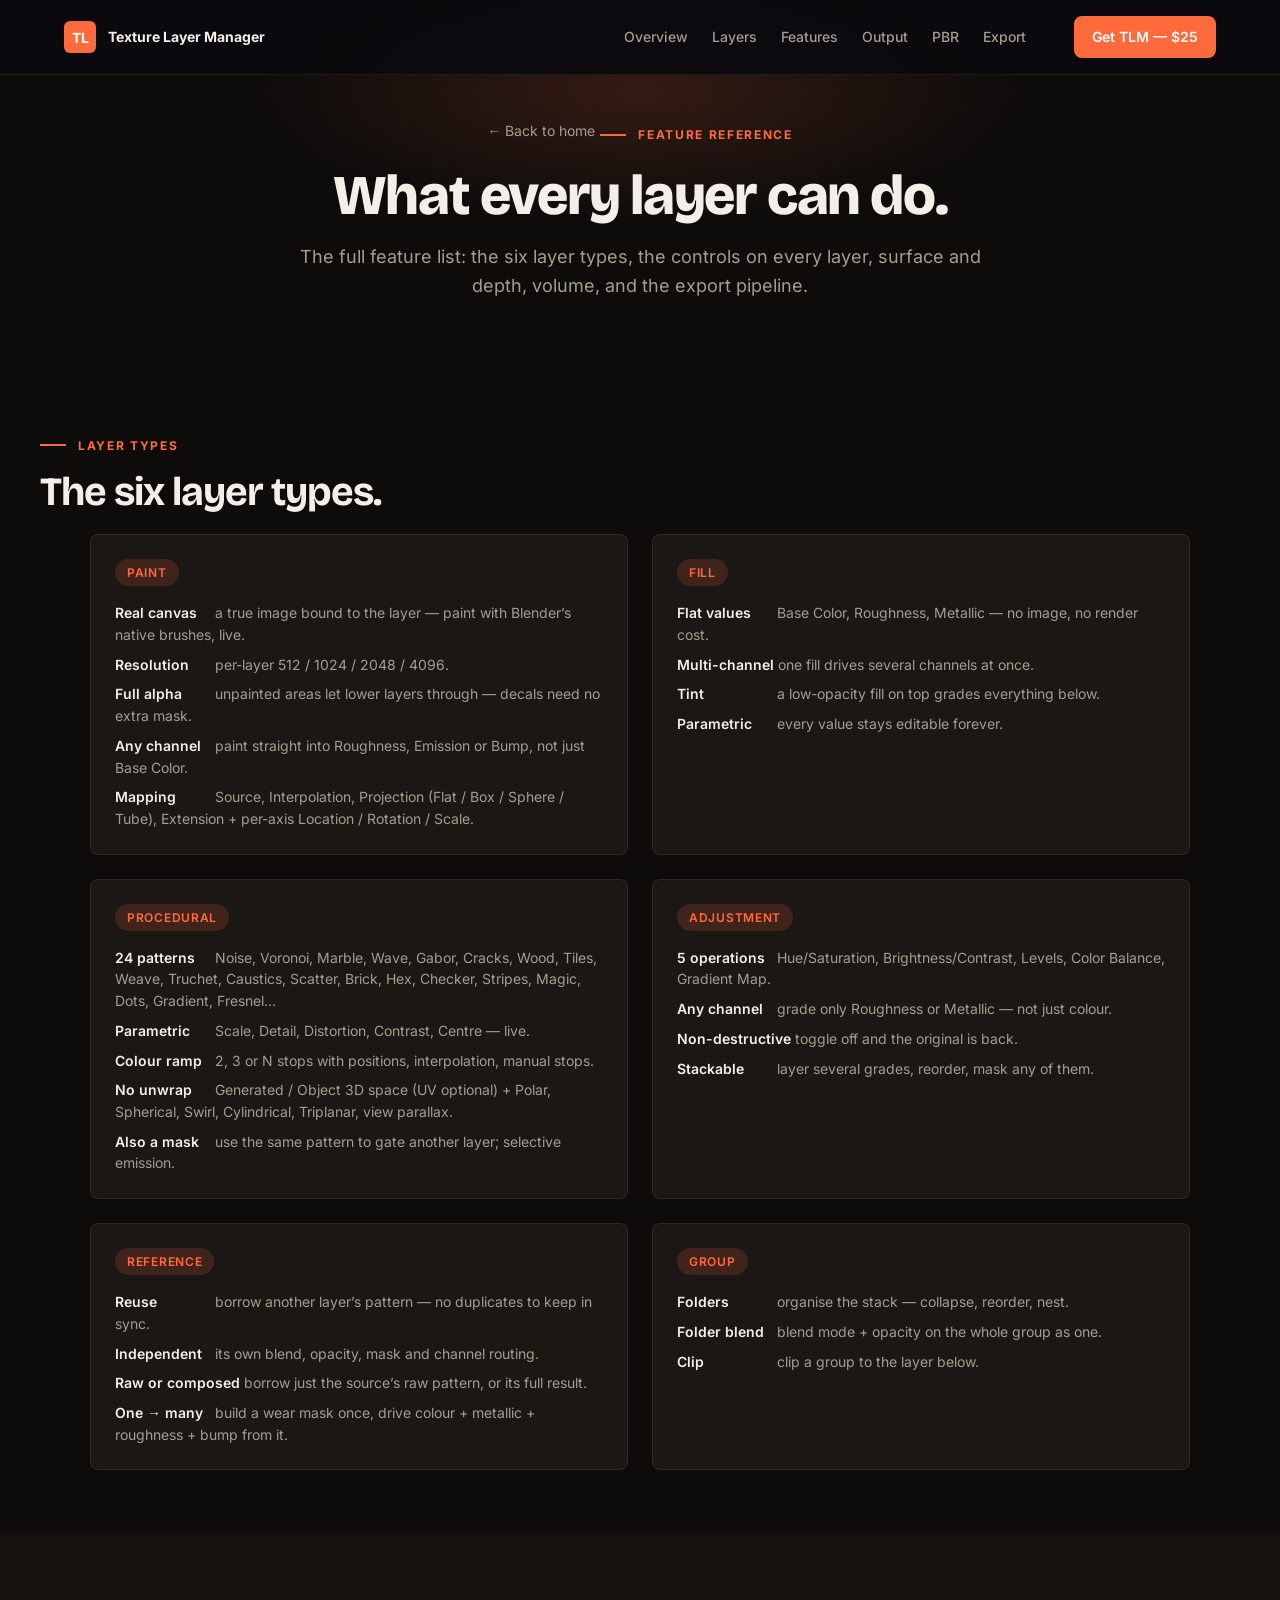
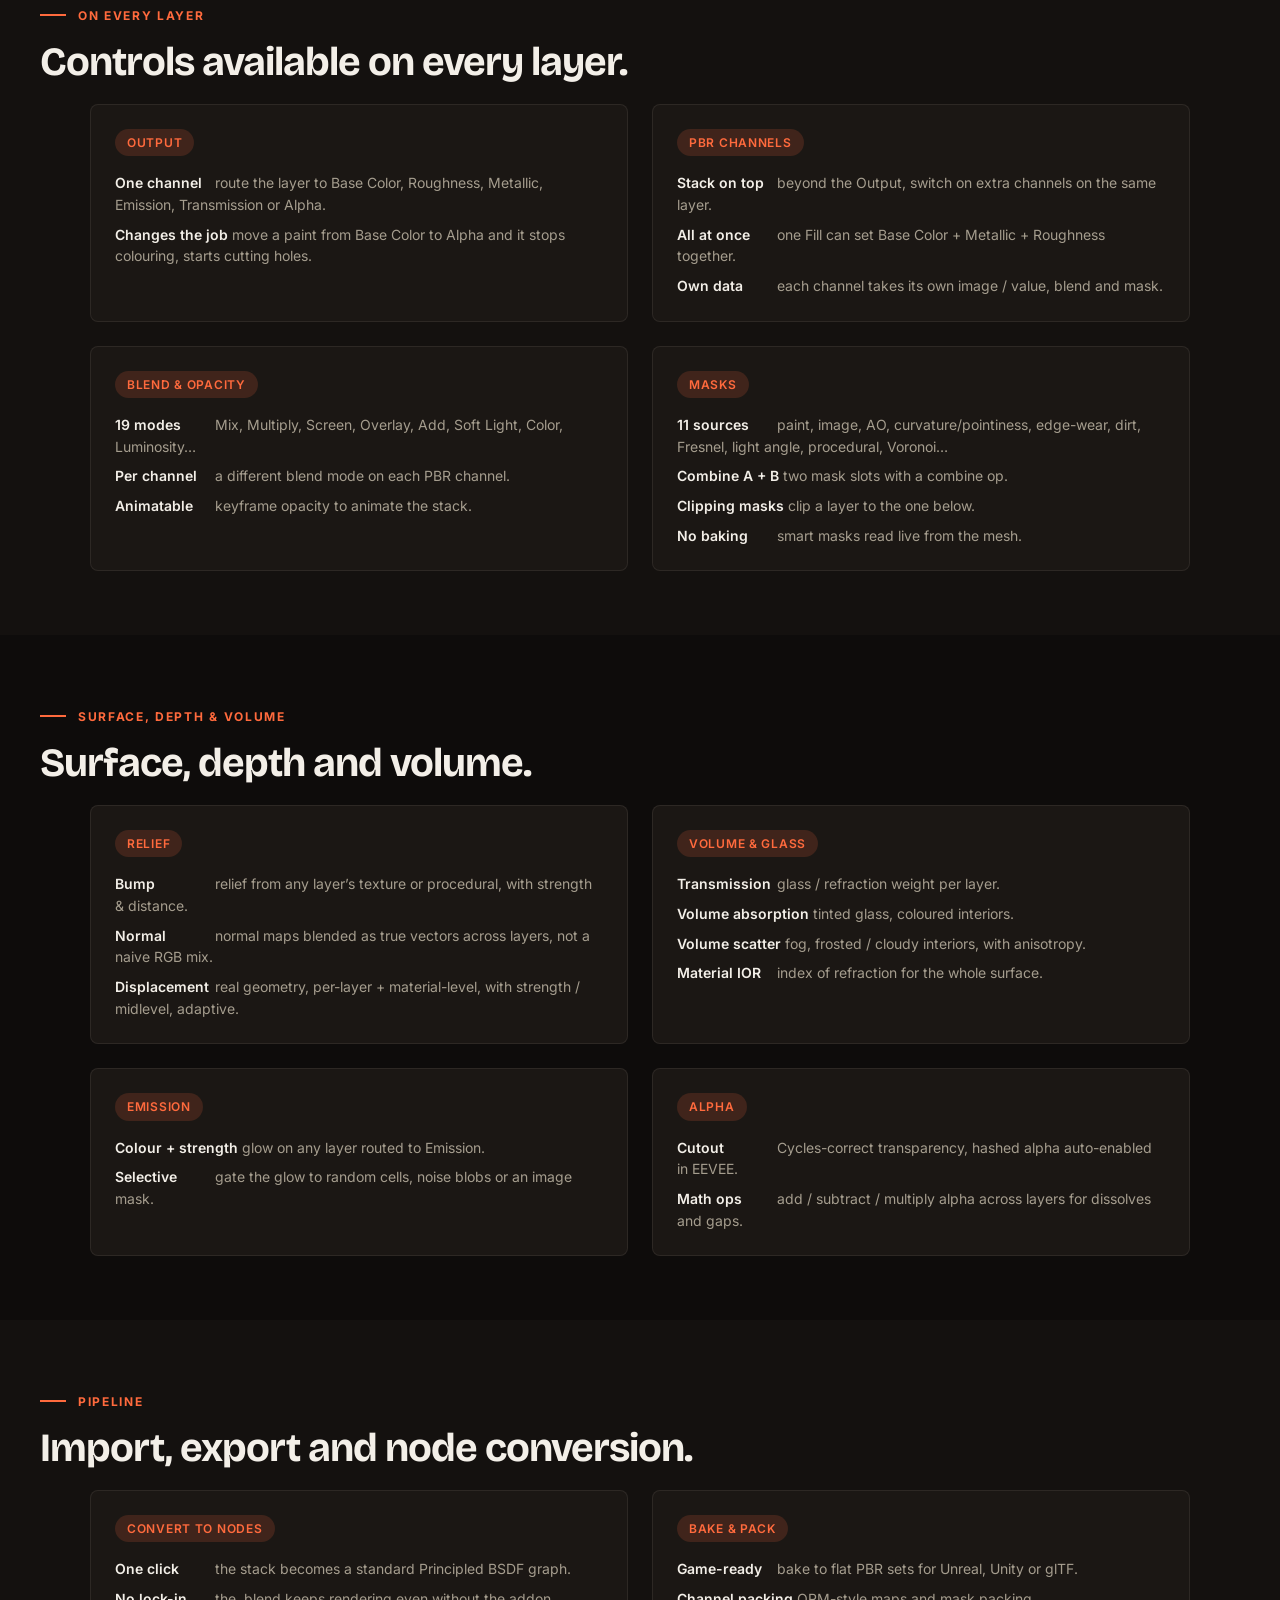
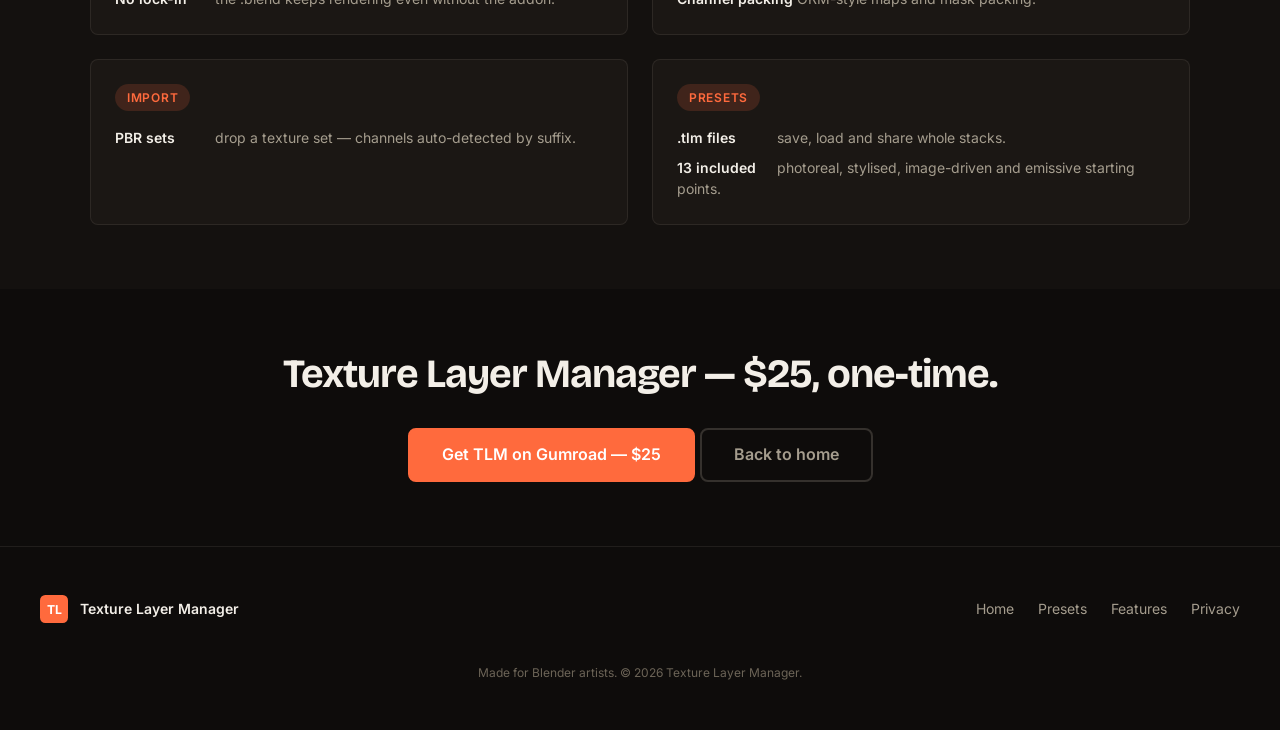
==== commit 509068e5: "Add Privacy Policy page + footer links; fix layers font path - New privacy.html: honest minimal poli" ====
--- a/features.html
+++ b/features.html
@@ -274,7 +274,7 @@
         <span>Texture Layer Manager</span>
       </div>
       <div class="footer__links">
-        <a href="index.html">Home</a><a href="presets.html">Presets</a><a href="features.html">Features</a>
+        <a href="index.html">Home</a><a href="presets.html">Presets</a><a href="features.html">Features</a><a href="privacy.html">Privacy</a>
       </div>
       <p class="footer__copy">Made for Blender artists. &copy; 2026 Texture Layer Manager.</p>
     </div>
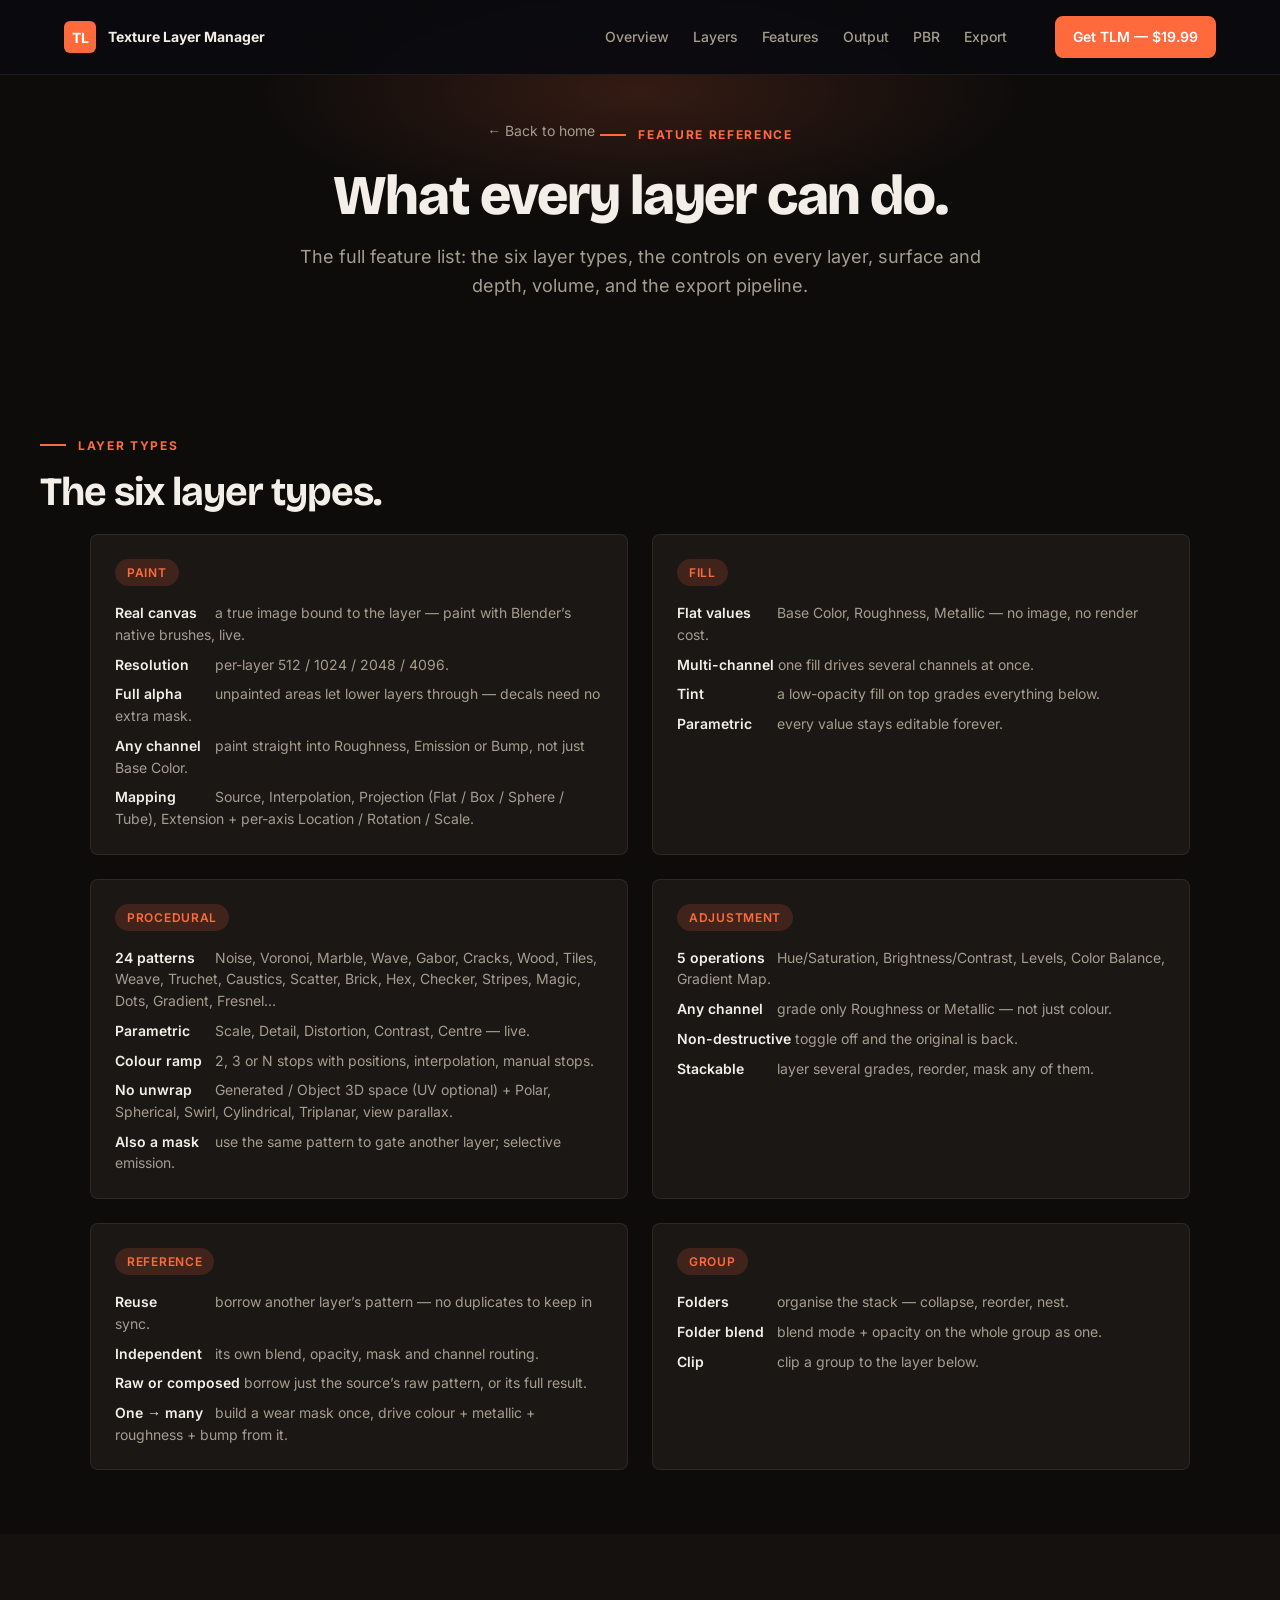
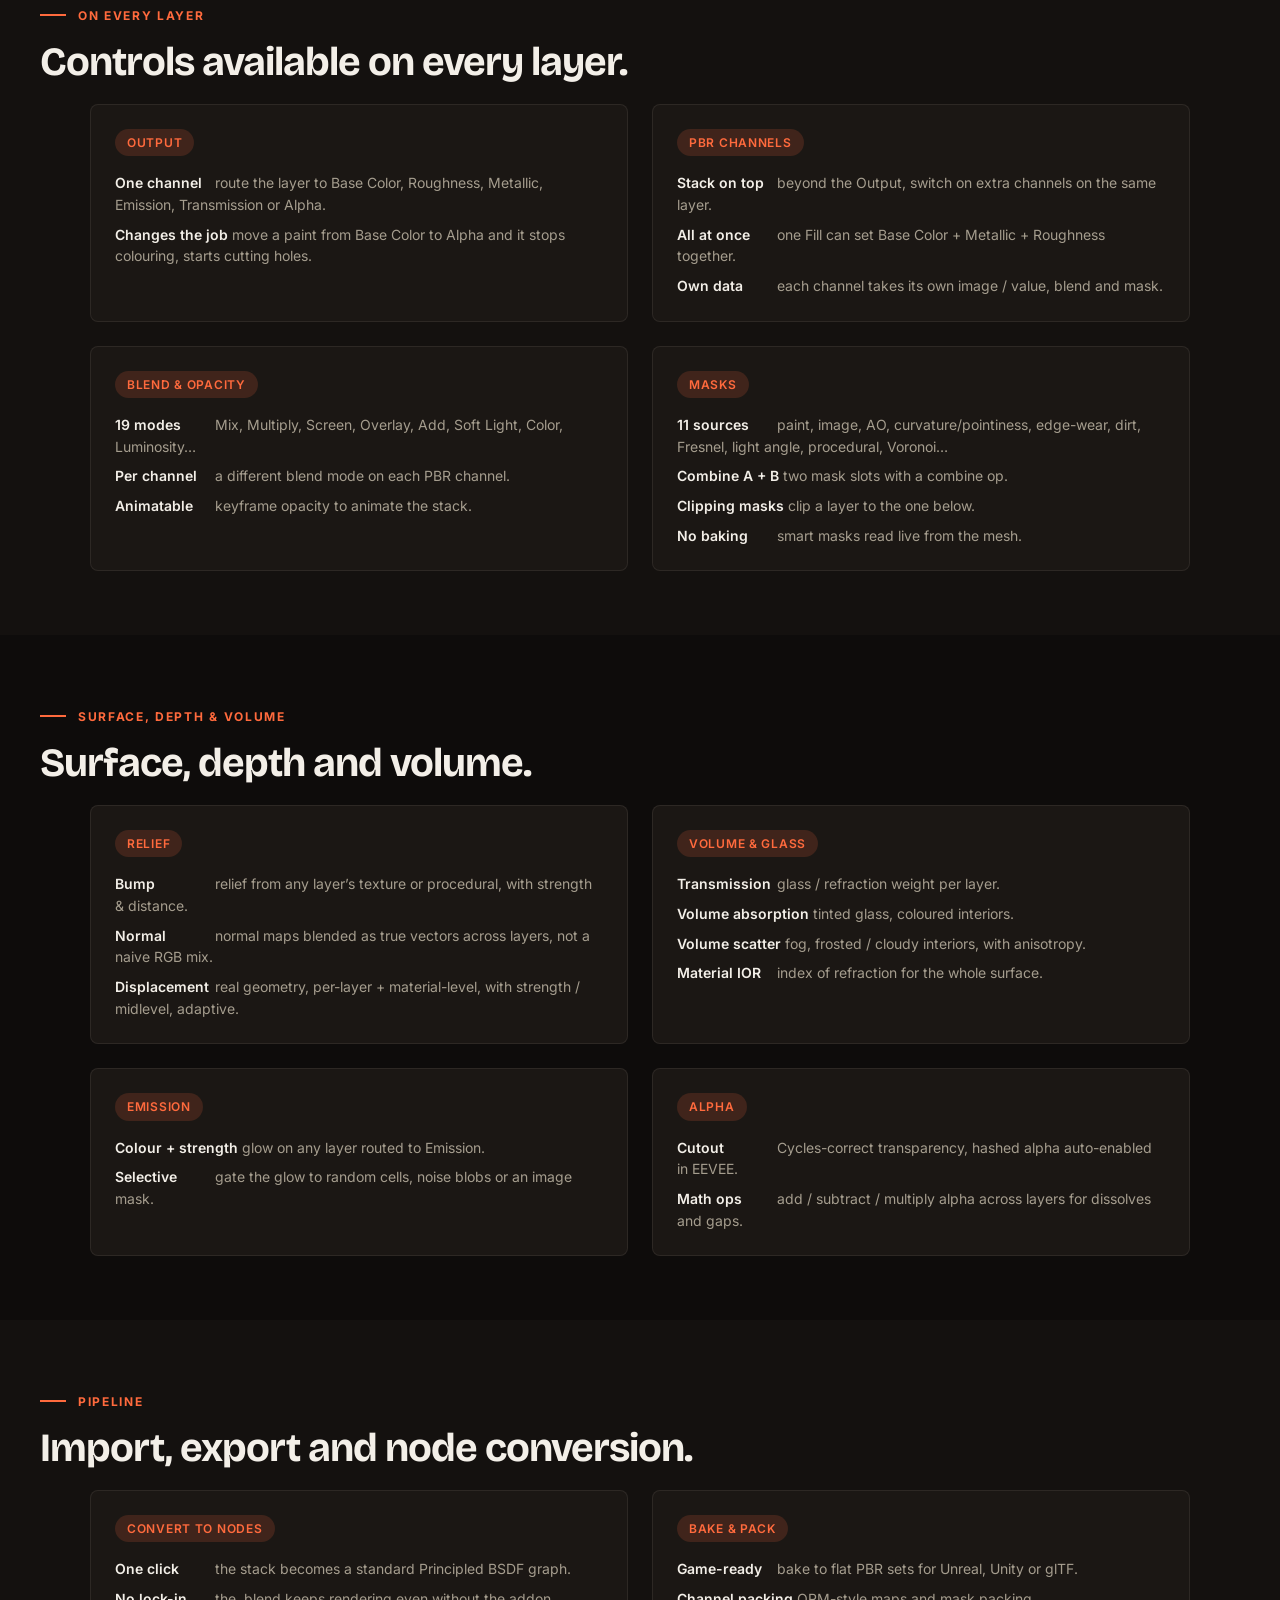
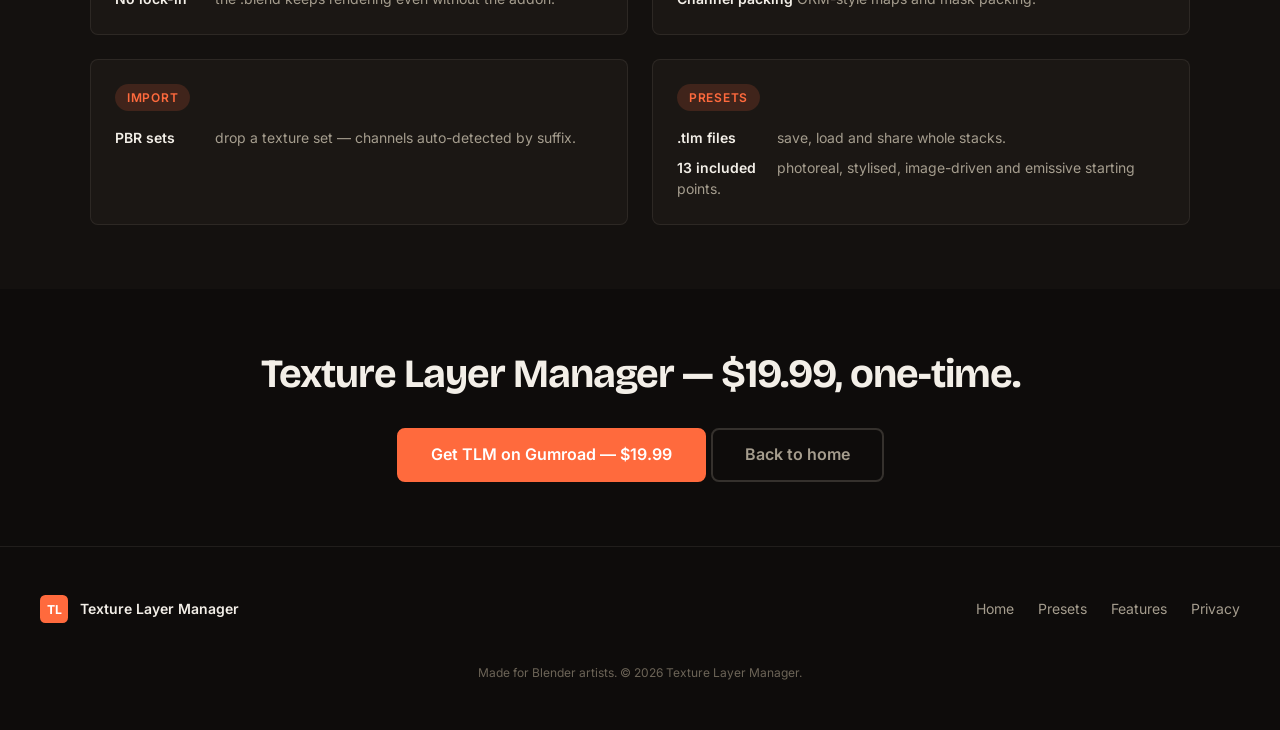
==== commit fe196ba1: "price" ====
--- a/features.html
+++ b/features.html
@@ -1,284 +1,287 @@
 <!DOCTYPE html>
 <html lang="en">
+
 <head>
-  <meta charset="UTF-8">
-  <meta name="viewport" content="width=device-width, initial-scale=1.0">
-  <title>Features — everything TLM can do, layer by layer</title>
-  <meta name="description" content="The complete Texture Layer Manager feature reference: what every layer type can do (paint, fill, procedural, adjustment, reference, group), the controls on each layer, surface/depth/volume, procedurals, and the export pipeline.">
-  <link rel="icon" href="assets/favicon.svg" type="image/svg+xml">
-  <link rel="stylesheet" href="css/fonts.css">
-  <link rel="stylesheet" href="css/variables.css">
-  <link rel="stylesheet" href="css/base.css">
-  <link rel="stylesheet" href="css/layout.css">
-  <link rel="stylesheet" href="css/components.css">
-  <link rel="stylesheet" href="css/sections.css">
-  <link rel="stylesheet" href="css/animations.css">
+    <meta charset="UTF-8">
+    <meta name="viewport" content="width=device-width, initial-scale=1.0">
+    <title>Features — everything TLM can do, layer by layer</title>
+    <meta name="description" content="The complete Texture Layer Manager feature reference: what every layer type can do (paint, fill, procedural, adjustment, reference, group), the controls on each layer, surface/depth/volume, procedurals, and the export pipeline.">
+    <link rel="icon" href="assets/favicon.svg" type="image/svg+xml">
+    <link rel="stylesheet" href="css/fonts.css">
+    <link rel="stylesheet" href="css/variables.css">
+    <link rel="stylesheet" href="css/base.css">
+    <link rel="stylesheet" href="css/layout.css">
+    <link rel="stylesheet" href="css/components.css">
+    <link rel="stylesheet" href="css/sections.css">
+    <link rel="stylesheet" href="css/animations.css">
 </head>
+
 <body>
-  <nav class="nav nav--scrolled" id="nav">
-    <div class="nav__inner">
-      <a href="index.html" class="nav__brand">
-        <svg class="nav__logo" viewBox="0 0 32 32" width="32" height="32" aria-hidden="true">
+    <nav class="nav nav--scrolled" id="nav">
+        <div class="nav__inner">
+            <a href="index.html" class="nav__brand">
+                <svg class="nav__logo" viewBox="0 0 32 32" width="32" height="32" aria-hidden="true">
           <rect width="32" height="32" rx="6" fill="#ff6a3d"/>
           <text x="16" y="22" text-anchor="middle" fill="#fff" font-size="14" font-weight="700" font-family="Inter,sans-serif">TL</text>
         </svg>
-        <span class="nav__brand-text">Texture Layer Manager</span>
-      </a>
-      <div class="nav__links" id="nav-links">
-        <a href="index.html#overview" class="nav__link">Overview</a>
-        <a href="index.html#layer-types" class="nav__link">Layers</a>
-        <a href="features.html" class="nav__link">Features</a>
-        <a href="index.html#channels" class="nav__link">Output</a>
-        <a href="index.html#pbr-channels" class="nav__link">PBR</a>
-        <a href="index.html#export" class="nav__link">Export</a>
-      </div>
-      <a href="https://eihort.gumroad.com/l/tlm" target="_blank" rel="noopener" class="btn btn--primary btn--sm nav__cta">Get TLM &mdash; $25</a>
-      <button class="nav__hamburger" id="nav-hamburger" aria-label="Toggle menu"><span></span><span></span><span></span></button>
-    </div>
-  </nav>
-
-  <header class="section layerhero">
-    <div class="section__inner">
-      <a href="index.html" class="layerhero__back">&larr; Back to home</a>
-      <p class="section__eyebrow reveal">Feature reference</p>
-      <h1 class="layerhero__title reveal">What every layer can do.</h1>
-      <p class="layerhero__lead reveal">The full feature list: the six layer types, the controls on every layer, surface and depth, volume, and the export pipeline.</p>
-    </div>
-  </header>
-
-  <!-- ════════ THE SIX LAYER TYPES ════════ -->
-  <section class="section">
-    <div class="section__inner">
-      <p class="section__eyebrow reveal">Layer types</p>
-      <h2 class="section__title reveal">The six layer types.</h2>
-      <div class="branching__grid reveal">
-
-        <div class="branching__example">
-          <span class="badge">Paint</span>
-          <ul class="branching__list">
-            <li><span class="branching__ch">Real canvas</span> a true image bound to the layer &mdash; paint with Blender&rsquo;s native brushes, live.</li>
-            <li><span class="branching__ch">Resolution</span> per-layer 512 / 1024 / 2048 / 4096.</li>
-            <li><span class="branching__ch">Full alpha</span> unpainted areas let lower layers through &mdash; decals need no extra mask.</li>
-            <li><span class="branching__ch">Any channel</span> paint straight into Roughness, Emission or Bump, not just Base Color.</li>
-            <li><span class="branching__ch">Mapping</span> Source, Interpolation, Projection (Flat / Box / Sphere / Tube), Extension + per-axis Location / Rotation / Scale.</li>
-          </ul>
-        </div>
-
-        <div class="branching__example">
-          <span class="badge">Fill</span>
-          <ul class="branching__list">
-            <li><span class="branching__ch">Flat values</span> Base Color, Roughness, Metallic &mdash; no image, no render cost.</li>
-            <li><span class="branching__ch">Multi-channel</span> one fill drives several channels at once.</li>
-            <li><span class="branching__ch">Tint</span> a low-opacity fill on top grades everything below.</li>
-            <li><span class="branching__ch">Parametric</span> every value stays editable forever.</li>
-          </ul>
-        </div>
-
-        <div class="branching__example">
-          <span class="badge">Procedural</span>
-          <ul class="branching__list">
-            <li><span class="branching__ch">24 patterns</span> Noise, Voronoi, Marble, Wave, Gabor, Cracks, Wood, Tiles, Weave, Truchet, Caustics, Scatter, Brick, Hex, Checker, Stripes, Magic, Dots, Gradient, Fresnel&hellip;</li>
-            <li><span class="branching__ch">Parametric</span> Scale, Detail, Distortion, Contrast, Centre &mdash; live.</li>
-            <li><span class="branching__ch">Colour ramp</span> 2, 3 or N stops with positions, interpolation, manual stops.</li>
-            <li><span class="branching__ch">No unwrap</span> Generated / Object 3D space (UV optional) + Polar, Spherical, Swirl, Cylindrical, Triplanar, view parallax.</li>
-            <li><span class="branching__ch">Also a mask</span> use the same pattern to gate another layer; selective emission.</li>
-          </ul>
-        </div>
-
-        <div class="branching__example">
-          <span class="badge">Adjustment</span>
-          <ul class="branching__list">
-            <li><span class="branching__ch">5 operations</span> Hue/Saturation, Brightness/Contrast, Levels, Color Balance, Gradient Map.</li>
-            <li><span class="branching__ch">Any channel</span> grade only Roughness or Metallic &mdash; not just colour.</li>
-            <li><span class="branching__ch">Non-destructive</span> toggle off and the original is back.</li>
-            <li><span class="branching__ch">Stackable</span> layer several grades, reorder, mask any of them.</li>
-          </ul>
-        </div>
-
-        <div class="branching__example">
-          <span class="badge">Reference</span>
-          <ul class="branching__list">
-            <li><span class="branching__ch">Reuse</span> borrow another layer&rsquo;s pattern &mdash; no duplicates to keep in sync.</li>
-            <li><span class="branching__ch">Independent</span> its own blend, opacity, mask and channel routing.</li>
-            <li><span class="branching__ch">Raw or composed</span> borrow just the source&rsquo;s raw pattern, or its full result.</li>
-            <li><span class="branching__ch">One &rarr; many</span> build a wear mask once, drive colour + metallic + roughness + bump from it.</li>
-          </ul>
-        </div>
-
-        <div class="branching__example">
-          <span class="badge">Group</span>
-          <ul class="branching__list">
-            <li><span class="branching__ch">Folders</span> organise the stack &mdash; collapse, reorder, nest.</li>
-            <li><span class="branching__ch">Folder blend</span> blend mode + opacity on the whole group as one.</li>
-            <li><span class="branching__ch">Clip</span> clip a group to the layer below.</li>
-          </ul>
-        </div>
-
-      </div>
-    </div>
-  </section>
-
-  <!-- ════════ ON EVERY LAYER ════════ -->
-  <section class="section blend-section">
-    <div class="section__inner">
-      <p class="section__eyebrow reveal">On every layer</p>
-      <h2 class="section__title reveal">Controls available on every layer.</h2>
-      <div class="branching__grid reveal">
-
-        <div class="branching__example">
-          <span class="badge">Output</span>
-          <ul class="branching__list">
-            <li><span class="branching__ch">One channel</span> route the layer to Base Color, Roughness, Metallic, Emission, Transmission or Alpha.</li>
-            <li><span class="branching__ch">Changes the job</span> move a paint from Base Color to Alpha and it stops colouring, starts cutting holes.</li>
-          </ul>
-        </div>
-
-        <div class="branching__example">
-          <span class="badge">PBR Channels</span>
-          <ul class="branching__list">
-            <li><span class="branching__ch">Stack on top</span> beyond the Output, switch on extra channels on the same layer.</li>
-            <li><span class="branching__ch">All at once</span> one Fill can set Base Color + Metallic + Roughness together.</li>
-            <li><span class="branching__ch">Own data</span> each channel takes its own image / value, blend and mask.</li>
-          </ul>
-        </div>
-
-        <div class="branching__example">
-          <span class="badge">Blend &amp; opacity</span>
-          <ul class="branching__list">
-            <li><span class="branching__ch">19 modes</span> Mix, Multiply, Screen, Overlay, Add, Soft Light, Color, Luminosity&hellip;</li>
-            <li><span class="branching__ch">Per channel</span> a different blend mode on each PBR channel.</li>
-            <li><span class="branching__ch">Animatable</span> keyframe opacity to animate the stack.</li>
-          </ul>
-        </div>
-
-        <div class="branching__example">
-          <span class="badge">Masks</span>
-          <ul class="branching__list">
-            <li><span class="branching__ch">11 sources</span> paint, image, AO, curvature/pointiness, edge-wear, dirt, Fresnel, light angle, procedural, Voronoi&hellip;</li>
-            <li><span class="branching__ch">Combine A + B</span> two mask slots with a combine op.</li>
-            <li><span class="branching__ch">Clipping masks</span> clip a layer to the one below.</li>
-            <li><span class="branching__ch">No baking</span> smart masks read live from the mesh.</li>
-          </ul>
-        </div>
-
-      </div>
-    </div>
-  </section>
-
-  <!-- ════════ SURFACE / DEPTH / VOLUME ════════ -->
-  <section class="section">
-    <div class="section__inner">
-      <p class="section__eyebrow reveal">Surface, depth &amp; volume</p>
-      <h2 class="section__title reveal">Surface, depth and volume.</h2>
-      <div class="branching__grid reveal">
-
-        <div class="branching__example">
-          <span class="badge">Relief</span>
-          <ul class="branching__list">
-            <li><span class="branching__ch">Bump</span> relief from any layer&rsquo;s texture or procedural, with strength &amp; distance.</li>
-            <li><span class="branching__ch">Normal</span> normal maps blended as true vectors across layers, not a naive RGB mix.</li>
-            <li><span class="branching__ch">Displacement</span> real geometry, per-layer + material-level, with strength / midlevel, adaptive.</li>
-          </ul>
-        </div>
-
-        <div class="branching__example">
-          <span class="badge">Volume &amp; glass</span>
-          <ul class="branching__list">
-            <li><span class="branching__ch">Transmission</span> glass / refraction weight per layer.</li>
-            <li><span class="branching__ch">Volume absorption</span> tinted glass, coloured interiors.</li>
-            <li><span class="branching__ch">Volume scatter</span> fog, frosted / cloudy interiors, with anisotropy.</li>
-            <li><span class="branching__ch">Material IOR</span> index of refraction for the whole surface.</li>
-          </ul>
-        </div>
-
-        <div class="branching__example">
-          <span class="badge">Emission</span>
-          <ul class="branching__list">
-            <li><span class="branching__ch">Colour + strength</span> glow on any layer routed to Emission.</li>
-            <li><span class="branching__ch">Selective</span> gate the glow to random cells, noise blobs or an image mask.</li>
-          </ul>
-        </div>
-
-        <div class="branching__example">
-          <span class="badge">Alpha</span>
-          <ul class="branching__list">
-            <li><span class="branching__ch">Cutout</span> Cycles-correct transparency, hashed alpha auto-enabled in EEVEE.</li>
-            <li><span class="branching__ch">Math ops</span> add / subtract / multiply alpha across layers for dissolves and gaps.</li>
-          </ul>
-        </div>
-
-      </div>
-    </div>
-  </section>
-
-  <!-- ════════ PIPELINE ════════ -->
-  <section class="section io-section" id="export">
-    <div class="section__inner">
-      <p class="section__eyebrow reveal">Pipeline</p>
-      <h2 class="section__title reveal">Import, export and node conversion.</h2>
-      <div class="branching__grid reveal">
-
-        <div class="branching__example">
-          <span class="badge">Convert to nodes</span>
-          <ul class="branching__list">
-            <li><span class="branching__ch">One click</span> the stack becomes a standard Principled BSDF graph.</li>
-            <li><span class="branching__ch">No lock-in</span> the .blend keeps rendering even without the addon.</li>
-          </ul>
-        </div>
-
-        <div class="branching__example">
-          <span class="badge">Bake &amp; pack</span>
-          <ul class="branching__list">
-            <li><span class="branching__ch">Game-ready</span> bake to flat PBR sets for Unreal, Unity or glTF.</li>
-            <li><span class="branching__ch">Channel packing</span> ORM-style maps and mask packing.</li>
-          </ul>
-        </div>
-
-        <div class="branching__example">
-          <span class="badge">Import</span>
-          <ul class="branching__list">
-            <li><span class="branching__ch">PBR sets</span> drop a texture set &mdash; channels auto-detected by suffix.</li>
-          </ul>
-        </div>
-
-        <div class="branching__example">
-          <span class="badge">Presets</span>
-          <ul class="branching__list">
-            <li><span class="branching__ch">.tlm files</span> save, load and share whole stacks.</li>
-            <li><span class="branching__ch">13 included</span> photoreal, stylised, image-driven and emissive starting points.</li>
-          </ul>
-        </div>
-
-      </div>
-    </div>
-  </section>
-
-  <!-- ════════ CTA ════════ -->
-  <section class="section ctaband">
-    <div class="section__inner" style="text-align:center">
-      <h2 class="section__title reveal" style="max-width:none;text-align:center">Texture Layer Manager &mdash; $25, one-time.</h2>
-      <div style="margin-top:var(--space-8)">
-        <a href="https://eihort.gumroad.com/l/tlm" target="_blank" rel="noopener" class="btn btn--primary btn--lg">Get TLM on Gumroad &mdash; $25</a>
-        <a href="index.html" class="btn btn--outline btn--lg">Back to home</a>
-      </div>
-    </div>
-  </section>
-
-  <footer class="footer">
-    <div class="footer__inner">
-      <div class="footer__brand">
-        <svg width="28" height="28" viewBox="0 0 32 32" aria-hidden="true">
+                <span class="nav__brand-text">Texture Layer Manager</span>
+            </a>
+            <div class="nav__links" id="nav-links">
+                <a href="index.html#overview" class="nav__link">Overview</a>
+                <a href="index.html#layer-types" class="nav__link">Layers</a>
+                <a href="features.html" class="nav__link">Features</a>
+                <a href="index.html#channels" class="nav__link">Output</a>
+                <a href="index.html#pbr-channels" class="nav__link">PBR</a>
+                <a href="index.html#export" class="nav__link">Export</a>
+            </div>
+            <a href="https://eihort.gumroad.com/l/tlm" target="_blank" rel="noopener" class="btn btn--primary btn--sm nav__cta">Get TLM &mdash; $19.99</a>
+            <button class="nav__hamburger" id="nav-hamburger" aria-label="Toggle menu"><span></span><span></span><span></span></button>
+        </div>
+    </nav>
+
+    <header class="section layerhero">
+        <div class="section__inner">
+            <a href="index.html" class="layerhero__back">&larr; Back to home</a>
+            <p class="section__eyebrow reveal">Feature reference</p>
+            <h1 class="layerhero__title reveal">What every layer can do.</h1>
+            <p class="layerhero__lead reveal">The full feature list: the six layer types, the controls on every layer, surface and depth, volume, and the export pipeline.</p>
+        </div>
+    </header>
+
+    <!-- ════════ THE SIX LAYER TYPES ════════ -->
+    <section class="section">
+        <div class="section__inner">
+            <p class="section__eyebrow reveal">Layer types</p>
+            <h2 class="section__title reveal">The six layer types.</h2>
+            <div class="branching__grid reveal">
+
+                <div class="branching__example">
+                    <span class="badge">Paint</span>
+                    <ul class="branching__list">
+                        <li><span class="branching__ch">Real canvas</span> a true image bound to the layer &mdash; paint with Blender&rsquo;s native brushes, live.</li>
+                        <li><span class="branching__ch">Resolution</span> per-layer 512 / 1024 / 2048 / 4096.</li>
+                        <li><span class="branching__ch">Full alpha</span> unpainted areas let lower layers through &mdash; decals need no extra mask.</li>
+                        <li><span class="branching__ch">Any channel</span> paint straight into Roughness, Emission or Bump, not just Base Color.</li>
+                        <li><span class="branching__ch">Mapping</span> Source, Interpolation, Projection (Flat / Box / Sphere / Tube), Extension + per-axis Location / Rotation / Scale.</li>
+                    </ul>
+                </div>
+
+                <div class="branching__example">
+                    <span class="badge">Fill</span>
+                    <ul class="branching__list">
+                        <li><span class="branching__ch">Flat values</span> Base Color, Roughness, Metallic &mdash; no image, no render cost.</li>
+                        <li><span class="branching__ch">Multi-channel</span> one fill drives several channels at once.</li>
+                        <li><span class="branching__ch">Tint</span> a low-opacity fill on top grades everything below.</li>
+                        <li><span class="branching__ch">Parametric</span> every value stays editable forever.</li>
+                    </ul>
+                </div>
+
+                <div class="branching__example">
+                    <span class="badge">Procedural</span>
+                    <ul class="branching__list">
+                        <li><span class="branching__ch">24 patterns</span> Noise, Voronoi, Marble, Wave, Gabor, Cracks, Wood, Tiles, Weave, Truchet, Caustics, Scatter, Brick, Hex, Checker, Stripes, Magic, Dots, Gradient, Fresnel&hellip;</li>
+                        <li><span class="branching__ch">Parametric</span> Scale, Detail, Distortion, Contrast, Centre &mdash; live.</li>
+                        <li><span class="branching__ch">Colour ramp</span> 2, 3 or N stops with positions, interpolation, manual stops.</li>
+                        <li><span class="branching__ch">No unwrap</span> Generated / Object 3D space (UV optional) + Polar, Spherical, Swirl, Cylindrical, Triplanar, view parallax.</li>
+                        <li><span class="branching__ch">Also a mask</span> use the same pattern to gate another layer; selective emission.</li>
+                    </ul>
+                </div>
+
+                <div class="branching__example">
+                    <span class="badge">Adjustment</span>
+                    <ul class="branching__list">
+                        <li><span class="branching__ch">5 operations</span> Hue/Saturation, Brightness/Contrast, Levels, Color Balance, Gradient Map.</li>
+                        <li><span class="branching__ch">Any channel</span> grade only Roughness or Metallic &mdash; not just colour.</li>
+                        <li><span class="branching__ch">Non-destructive</span> toggle off and the original is back.</li>
+                        <li><span class="branching__ch">Stackable</span> layer several grades, reorder, mask any of them.</li>
+                    </ul>
+                </div>
+
+                <div class="branching__example">
+                    <span class="badge">Reference</span>
+                    <ul class="branching__list">
+                        <li><span class="branching__ch">Reuse</span> borrow another layer&rsquo;s pattern &mdash; no duplicates to keep in sync.</li>
+                        <li><span class="branching__ch">Independent</span> its own blend, opacity, mask and channel routing.</li>
+                        <li><span class="branching__ch">Raw or composed</span> borrow just the source&rsquo;s raw pattern, or its full result.</li>
+                        <li><span class="branching__ch">One &rarr; many</span> build a wear mask once, drive colour + metallic + roughness + bump from it.</li>
+                    </ul>
+                </div>
+
+                <div class="branching__example">
+                    <span class="badge">Group</span>
+                    <ul class="branching__list">
+                        <li><span class="branching__ch">Folders</span> organise the stack &mdash; collapse, reorder, nest.</li>
+                        <li><span class="branching__ch">Folder blend</span> blend mode + opacity on the whole group as one.</li>
+                        <li><span class="branching__ch">Clip</span> clip a group to the layer below.</li>
+                    </ul>
+                </div>
+
+            </div>
+        </div>
+    </section>
+
+    <!-- ════════ ON EVERY LAYER ════════ -->
+    <section class="section blend-section">
+        <div class="section__inner">
+            <p class="section__eyebrow reveal">On every layer</p>
+            <h2 class="section__title reveal">Controls available on every layer.</h2>
+            <div class="branching__grid reveal">
+
+                <div class="branching__example">
+                    <span class="badge">Output</span>
+                    <ul class="branching__list">
+                        <li><span class="branching__ch">One channel</span> route the layer to Base Color, Roughness, Metallic, Emission, Transmission or Alpha.</li>
+                        <li><span class="branching__ch">Changes the job</span> move a paint from Base Color to Alpha and it stops colouring, starts cutting holes.</li>
+                    </ul>
+                </div>
+
+                <div class="branching__example">
+                    <span class="badge">PBR Channels</span>
+                    <ul class="branching__list">
+                        <li><span class="branching__ch">Stack on top</span> beyond the Output, switch on extra channels on the same layer.</li>
+                        <li><span class="branching__ch">All at once</span> one Fill can set Base Color + Metallic + Roughness together.</li>
+                        <li><span class="branching__ch">Own data</span> each channel takes its own image / value, blend and mask.</li>
+                    </ul>
+                </div>
+
+                <div class="branching__example">
+                    <span class="badge">Blend &amp; opacity</span>
+                    <ul class="branching__list">
+                        <li><span class="branching__ch">19 modes</span> Mix, Multiply, Screen, Overlay, Add, Soft Light, Color, Luminosity&hellip;</li>
+                        <li><span class="branching__ch">Per channel</span> a different blend mode on each PBR channel.</li>
+                        <li><span class="branching__ch">Animatable</span> keyframe opacity to animate the stack.</li>
+                    </ul>
+                </div>
+
+                <div class="branching__example">
+                    <span class="badge">Masks</span>
+                    <ul class="branching__list">
+                        <li><span class="branching__ch">11 sources</span> paint, image, AO, curvature/pointiness, edge-wear, dirt, Fresnel, light angle, procedural, Voronoi&hellip;</li>
+                        <li><span class="branching__ch">Combine A + B</span> two mask slots with a combine op.</li>
+                        <li><span class="branching__ch">Clipping masks</span> clip a layer to the one below.</li>
+                        <li><span class="branching__ch">No baking</span> smart masks read live from the mesh.</li>
+                    </ul>
+                </div>
+
+            </div>
+        </div>
+    </section>
+
+    <!-- ════════ SURFACE / DEPTH / VOLUME ════════ -->
+    <section class="section">
+        <div class="section__inner">
+            <p class="section__eyebrow reveal">Surface, depth &amp; volume</p>
+            <h2 class="section__title reveal">Surface, depth and volume.</h2>
+            <div class="branching__grid reveal">
+
+                <div class="branching__example">
+                    <span class="badge">Relief</span>
+                    <ul class="branching__list">
+                        <li><span class="branching__ch">Bump</span> relief from any layer&rsquo;s texture or procedural, with strength &amp; distance.</li>
+                        <li><span class="branching__ch">Normal</span> normal maps blended as true vectors across layers, not a naive RGB mix.</li>
+                        <li><span class="branching__ch">Displacement</span> real geometry, per-layer + material-level, with strength / midlevel, adaptive.</li>
+                    </ul>
+                </div>
+
+                <div class="branching__example">
+                    <span class="badge">Volume &amp; glass</span>
+                    <ul class="branching__list">
+                        <li><span class="branching__ch">Transmission</span> glass / refraction weight per layer.</li>
+                        <li><span class="branching__ch">Volume absorption</span> tinted glass, coloured interiors.</li>
+                        <li><span class="branching__ch">Volume scatter</span> fog, frosted / cloudy interiors, with anisotropy.</li>
+                        <li><span class="branching__ch">Material IOR</span> index of refraction for the whole surface.</li>
+                    </ul>
+                </div>
+
+                <div class="branching__example">
+                    <span class="badge">Emission</span>
+                    <ul class="branching__list">
+                        <li><span class="branching__ch">Colour + strength</span> glow on any layer routed to Emission.</li>
+                        <li><span class="branching__ch">Selective</span> gate the glow to random cells, noise blobs or an image mask.</li>
+                    </ul>
+                </div>
+
+                <div class="branching__example">
+                    <span class="badge">Alpha</span>
+                    <ul class="branching__list">
+                        <li><span class="branching__ch">Cutout</span> Cycles-correct transparency, hashed alpha auto-enabled in EEVEE.</li>
+                        <li><span class="branching__ch">Math ops</span> add / subtract / multiply alpha across layers for dissolves and gaps.</li>
+                    </ul>
+                </div>
+
+            </div>
+        </div>
+    </section>
+
+    <!-- ════════ PIPELINE ════════ -->
+    <section class="section io-section" id="export">
+        <div class="section__inner">
+            <p class="section__eyebrow reveal">Pipeline</p>
+            <h2 class="section__title reveal">Import, export and node conversion.</h2>
+            <div class="branching__grid reveal">
+
+                <div class="branching__example">
+                    <span class="badge">Convert to nodes</span>
+                    <ul class="branching__list">
+                        <li><span class="branching__ch">One click</span> the stack becomes a standard Principled BSDF graph.</li>
+                        <li><span class="branching__ch">No lock-in</span> the .blend keeps rendering even without the addon.</li>
+                    </ul>
+                </div>
+
+                <div class="branching__example">
+                    <span class="badge">Bake &amp; pack</span>
+                    <ul class="branching__list">
+                        <li><span class="branching__ch">Game-ready</span> bake to flat PBR sets for Unreal, Unity or glTF.</li>
+                        <li><span class="branching__ch">Channel packing</span> ORM-style maps and mask packing.</li>
+                    </ul>
+                </div>
+
+                <div class="branching__example">
+                    <span class="badge">Import</span>
+                    <ul class="branching__list">
+                        <li><span class="branching__ch">PBR sets</span> drop a texture set &mdash; channels auto-detected by suffix.</li>
+                    </ul>
+                </div>
+
+                <div class="branching__example">
+                    <span class="badge">Presets</span>
+                    <ul class="branching__list">
+                        <li><span class="branching__ch">.tlm files</span> save, load and share whole stacks.</li>
+                        <li><span class="branching__ch">13 included</span> photoreal, stylised, image-driven and emissive starting points.</li>
+                    </ul>
+                </div>
+
+            </div>
+        </div>
+    </section>
+
+    <!-- ════════ CTA ════════ -->
+    <section class="section ctaband">
+        <div class="section__inner" style="text-align:center">
+            <h2 class="section__title reveal" style="max-width:none;text-align:center">Texture Layer Manager &mdash; $19.99, one-time.</h2>
+            <div style="margin-top:var(--space-8)">
+                <a href="https://eihort.gumroad.com/l/tlm" target="_blank" rel="noopener" class="btn btn--primary btn--lg">Get TLM on Gumroad &mdash; $19.99</a>
+                <a href="index.html" class="btn btn--outline btn--lg">Back to home</a>
+            </div>
+        </div>
+    </section>
+
+    <footer class="footer">
+        <div class="footer__inner">
+            <div class="footer__brand">
+                <svg width="28" height="28" viewBox="0 0 32 32" aria-hidden="true">
           <rect width="32" height="32" rx="6" fill="#ff6a3d"/>
           <text x="16" y="22" text-anchor="middle" fill="#fff" font-size="14" font-weight="700" font-family="Inter,sans-serif">TL</text>
         </svg>
-        <span>Texture Layer Manager</span>
-      </div>
-      <div class="footer__links">
-        <a href="index.html">Home</a><a href="presets.html">Presets</a><a href="features.html">Features</a><a href="privacy.html">Privacy</a>
-      </div>
-      <p class="footer__copy">Made for Blender artists. &copy; 2026 Texture Layer Manager.</p>
-    </div>
-  </footer>
-  <script src="js/main.js"></script>
+                <span>Texture Layer Manager</span>
+            </div>
+            <div class="footer__links">
+                <a href="index.html">Home</a><a href="presets.html">Presets</a><a href="features.html">Features</a><a href="privacy.html">Privacy</a>
+            </div>
+            <p class="footer__copy">Made for Blender artists. &copy; 2026 Texture Layer Manager.</p>
+        </div>
+    </footer>
+    <script src="js/main.js"></script>
 </body>
-</html>
+
+</html>
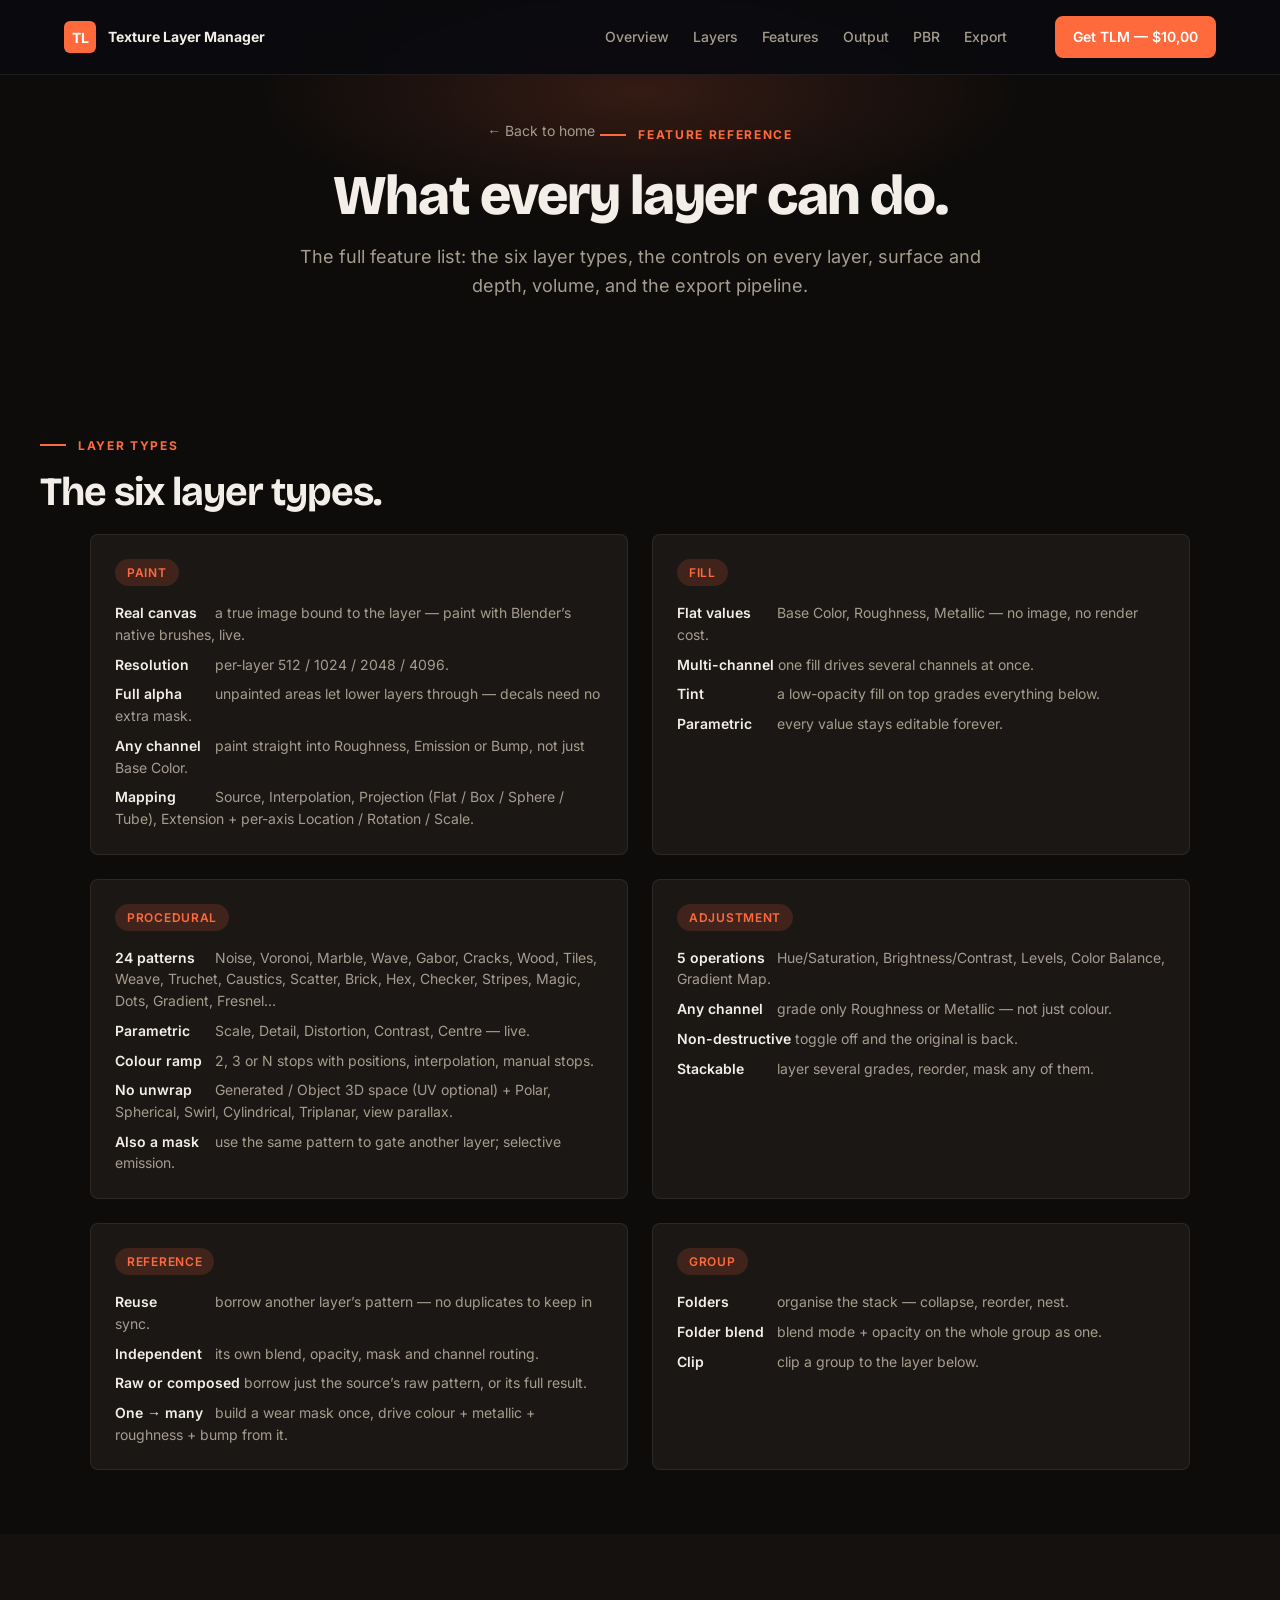
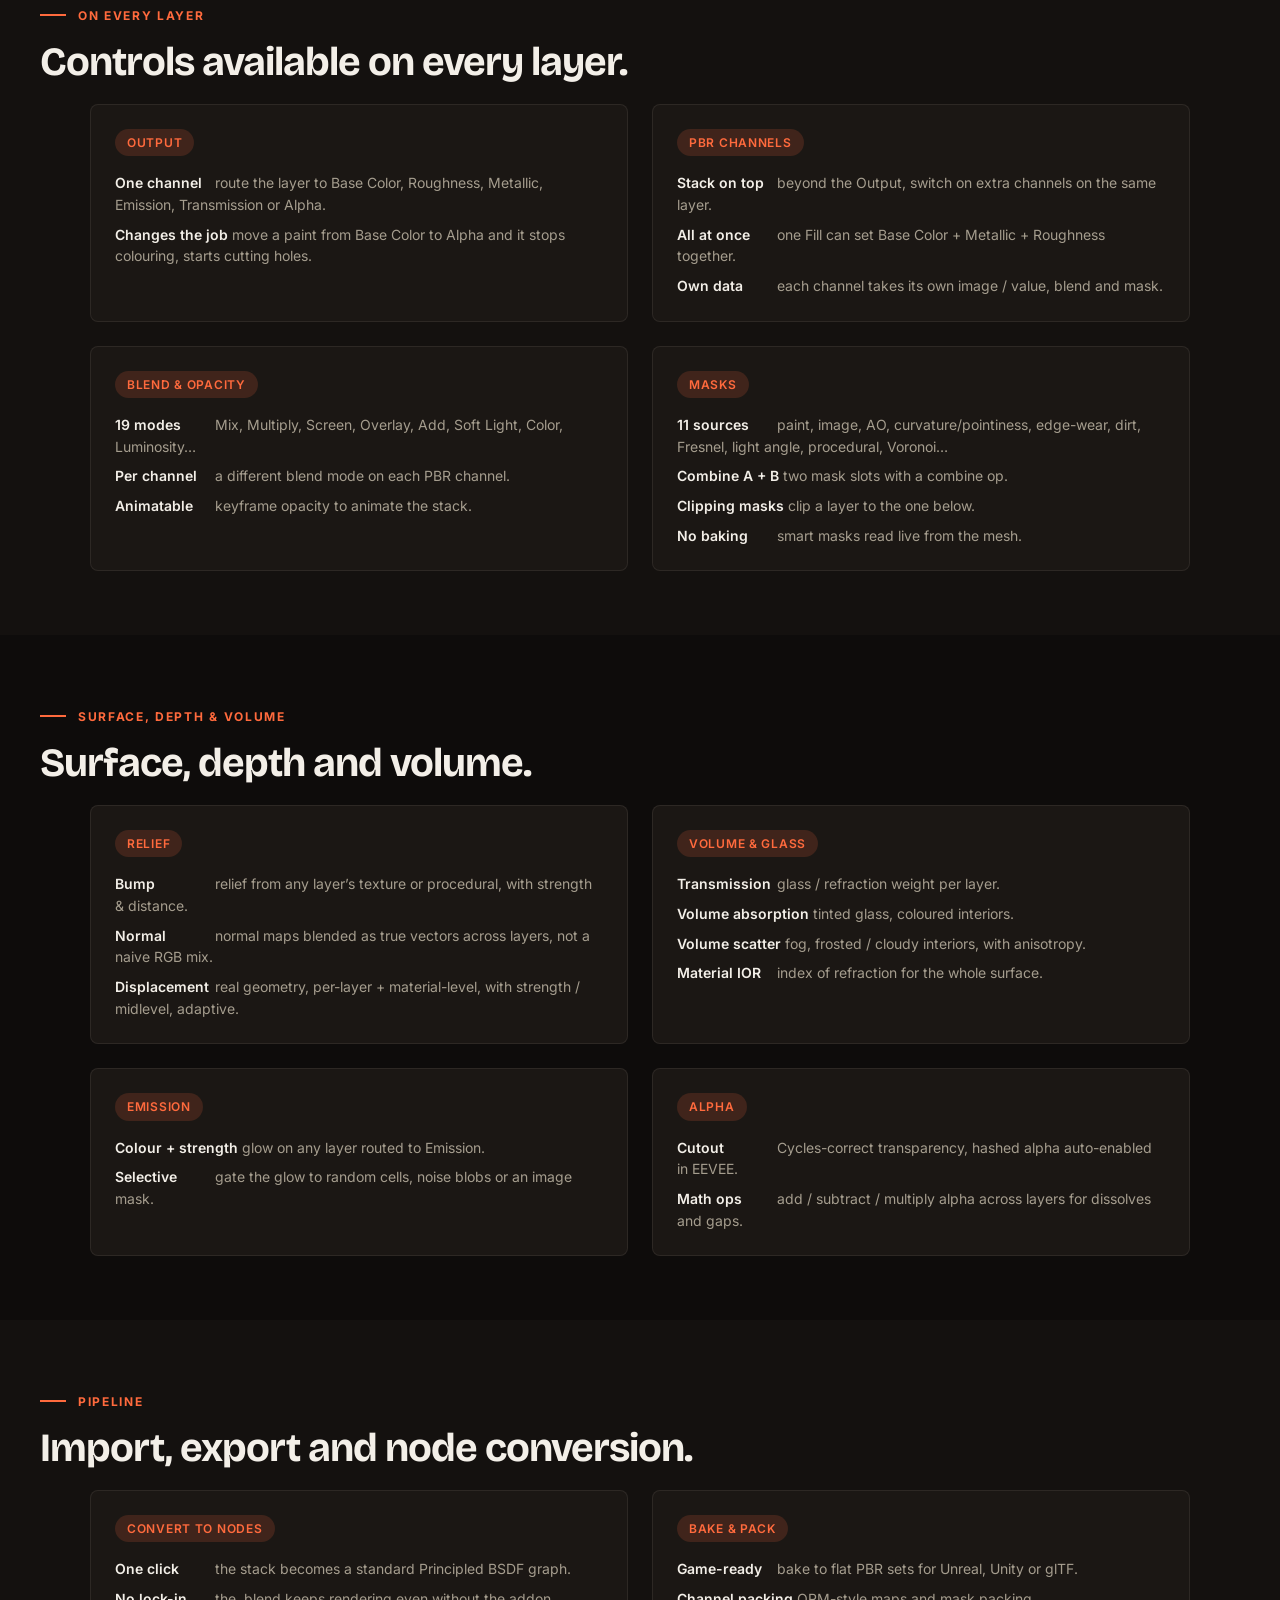
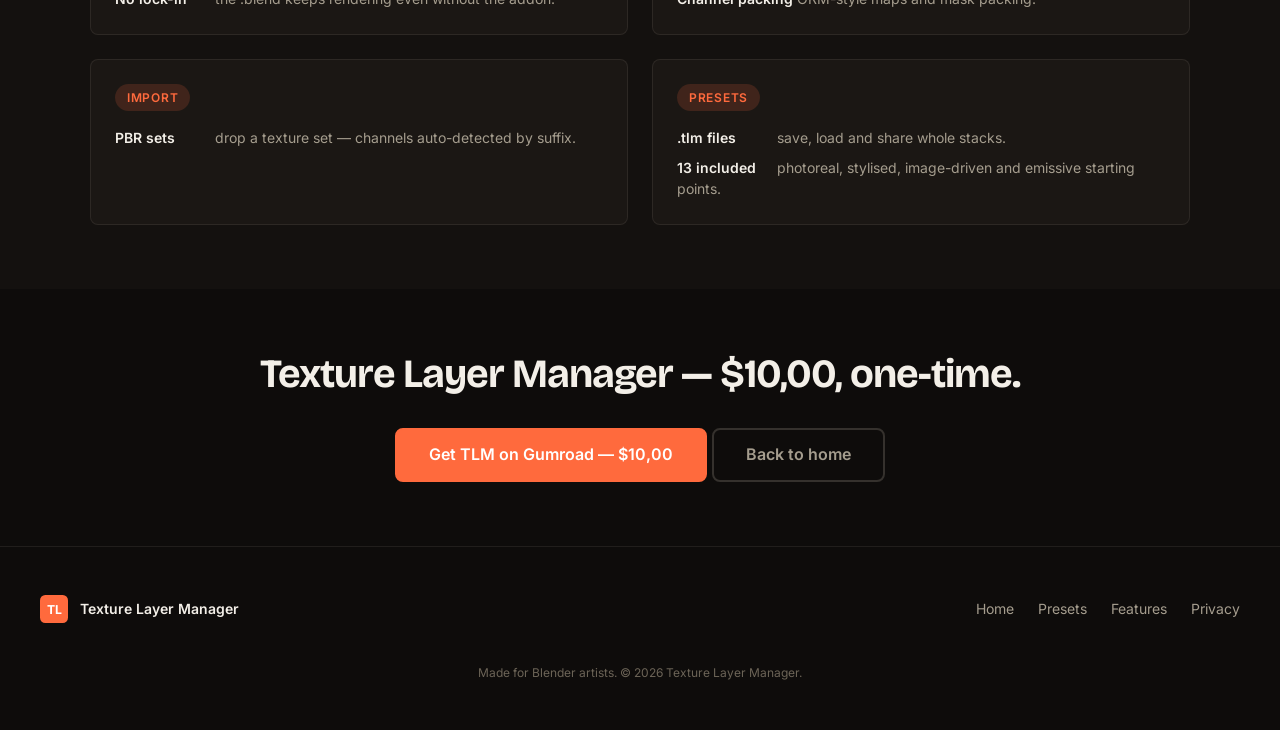
==== commit 599a6c9e: "price" ====
--- a/features.html
+++ b/features.html
@@ -34,7 +34,7 @@
                 <a href="index.html#pbr-channels" class="nav__link">PBR</a>
                 <a href="index.html#export" class="nav__link">Export</a>
             </div>
-            <a href="https://eihort.gumroad.com/l/tlm" target="_blank" rel="noopener" class="btn btn--primary btn--sm nav__cta">Get TLM &mdash; $19.99</a>
+            <a href="https://eihort.gumroad.com/l/tlm" target="_blank" rel="noopener" class="btn btn--primary btn--sm nav__cta">Get TLM &mdash; $10,00</a>
             <button class="nav__hamburger" id="nav-hamburger" aria-label="Toggle menu"><span></span><span></span><span></span></button>
         </div>
     </nav>
@@ -258,9 +258,9 @@
     <!-- ════════ CTA ════════ -->
     <section class="section ctaband">
         <div class="section__inner" style="text-align:center">
-            <h2 class="section__title reveal" style="max-width:none;text-align:center">Texture Layer Manager &mdash; $19.99, one-time.</h2>
+            <h2 class="section__title reveal" style="max-width:none;text-align:center">Texture Layer Manager &mdash; $10,00, one-time.</h2>
             <div style="margin-top:var(--space-8)">
-                <a href="https://eihort.gumroad.com/l/tlm" target="_blank" rel="noopener" class="btn btn--primary btn--lg">Get TLM on Gumroad &mdash; $19.99</a>
+                <a href="https://eihort.gumroad.com/l/tlm" target="_blank" rel="noopener" class="btn btn--primary btn--lg">Get TLM on Gumroad &mdash; $10,00</a>
                 <a href="index.html" class="btn btn--outline btn--lg">Back to home</a>
             </div>
         </div>
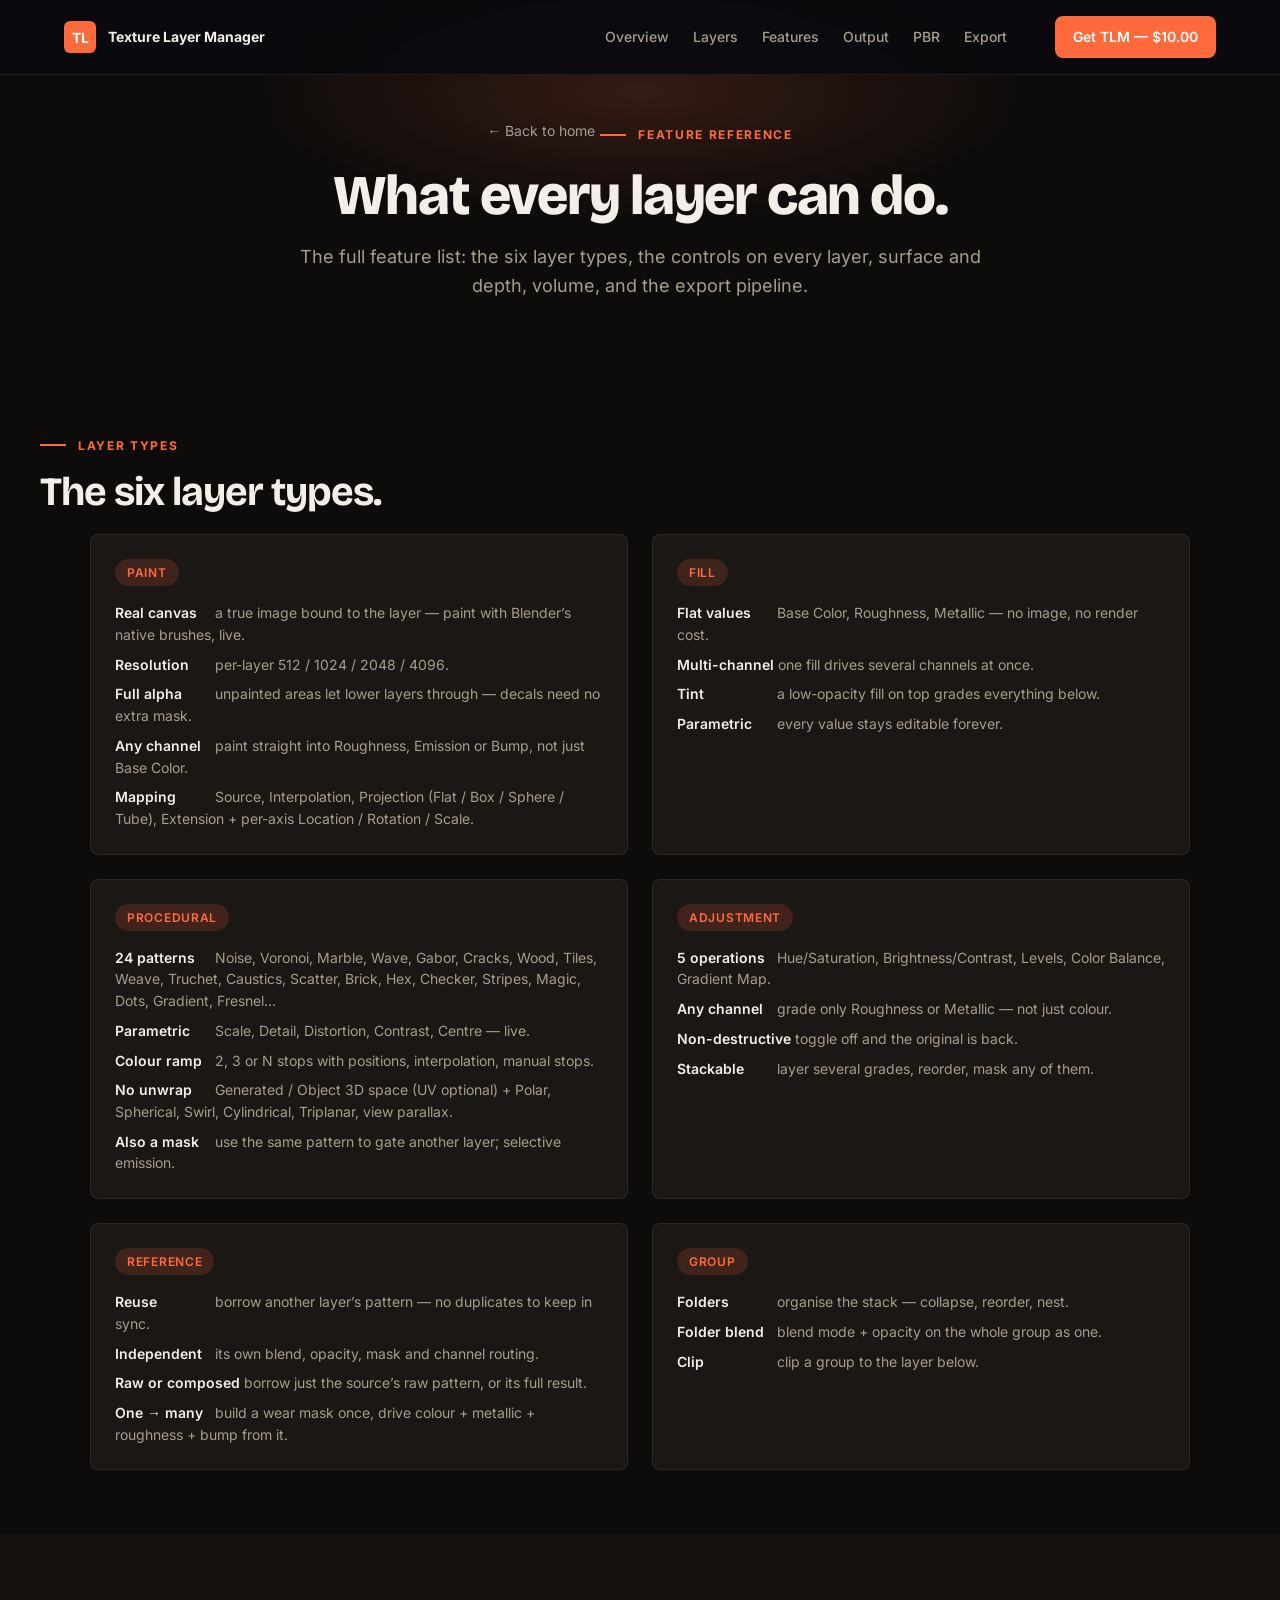
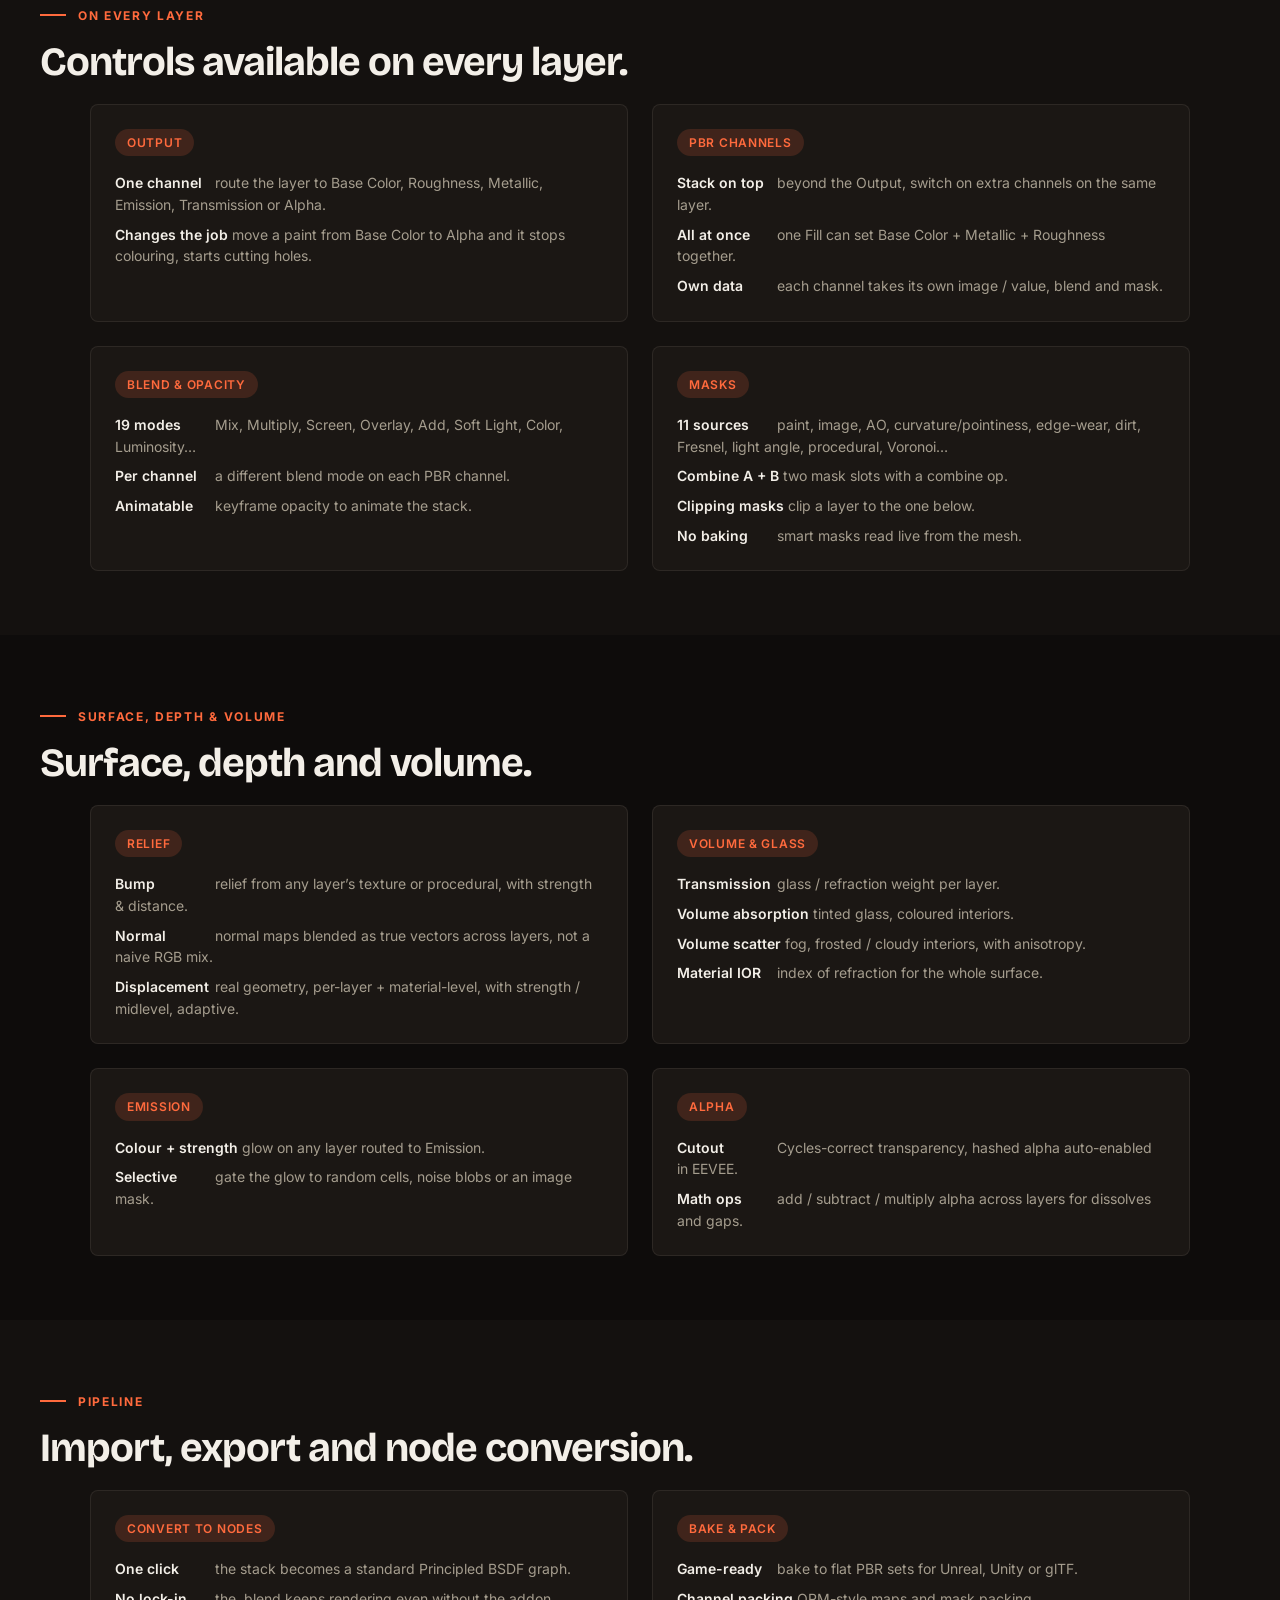
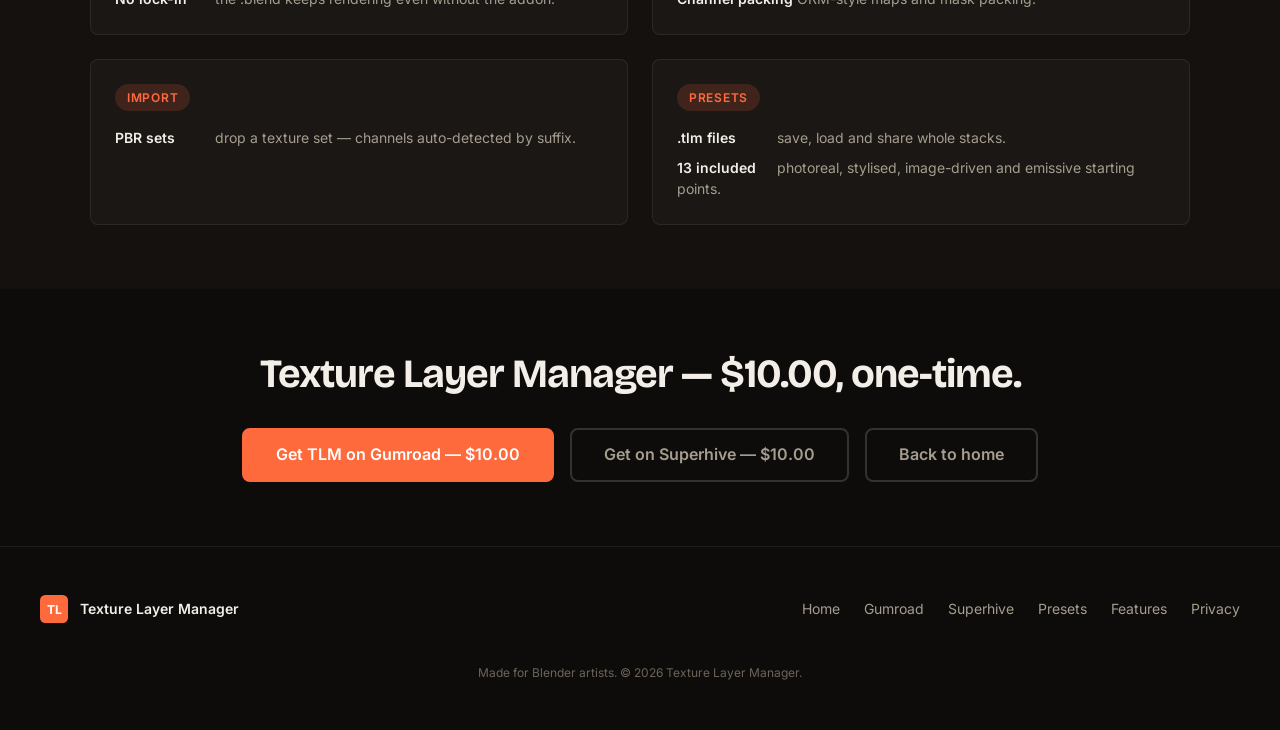
==== commit e19d68a9: "price and features" ====
--- a/features.html
+++ b/features.html
@@ -34,7 +34,7 @@
                 <a href="index.html#pbr-channels" class="nav__link">PBR</a>
                 <a href="index.html#export" class="nav__link">Export</a>
             </div>
-            <a href="https://eihort.gumroad.com/l/tlm" target="_blank" rel="noopener" class="btn btn--primary btn--sm nav__cta">Get TLM &mdash; $10,00</a>
+            <a href="https://eihort.gumroad.com/l/tlm" target="_blank" rel="noopener" class="btn btn--primary btn--sm nav__cta">Get TLM &mdash; $10.00</a>
             <button class="nav__hamburger" id="nav-hamburger" aria-label="Toggle menu"><span></span><span></span><span></span></button>
         </div>
     </nav>
@@ -258,9 +258,10 @@
     <!-- ════════ CTA ════════ -->
     <section class="section ctaband">
         <div class="section__inner" style="text-align:center">
-            <h2 class="section__title reveal" style="max-width:none;text-align:center">Texture Layer Manager &mdash; $10,00, one-time.</h2>
-            <div style="margin-top:var(--space-8)">
-                <a href="https://eihort.gumroad.com/l/tlm" target="_blank" rel="noopener" class="btn btn--primary btn--lg">Get TLM on Gumroad &mdash; $10,00</a>
+            <h2 class="section__title reveal" style="max-width:none;text-align:center">Texture Layer Manager &mdash; $10.00, one-time.</h2>
+            <div style="display:flex;gap:var(--space-4);justify-content:center;flex-wrap:wrap;margin-top:var(--space-8)">
+                <a href="https://eihort.gumroad.com/l/tlm" target="_blank" rel="noopener" class="btn btn--primary btn--lg">Get TLM on Gumroad &mdash; $10.00</a>
+                <a href="https://superhivemarket.com/products/257563" target="_blank" rel="noopener" class="btn btn--outline btn--lg">Get on Superhive &mdash; $10.00</a>
                 <a href="index.html" class="btn btn--outline btn--lg">Back to home</a>
             </div>
         </div>
@@ -276,7 +277,7 @@
                 <span>Texture Layer Manager</span>
             </div>
             <div class="footer__links">
-                <a href="index.html">Home</a><a href="presets.html">Presets</a><a href="features.html">Features</a><a href="privacy.html">Privacy</a>
+                <a href="index.html">Home</a><a href="https://eihort.gumroad.com/l/tlm" target="_blank" rel="noopener">Gumroad</a><a href="https://superhivemarket.com/products/257563" target="_blank" rel="noopener">Superhive</a><a href="presets.html">Presets</a><a href="features.html">Features</a><a href="privacy.html">Privacy</a>
             </div>
             <p class="footer__copy">Made for Blender artists. &copy; 2026 Texture Layer Manager.</p>
         </div>
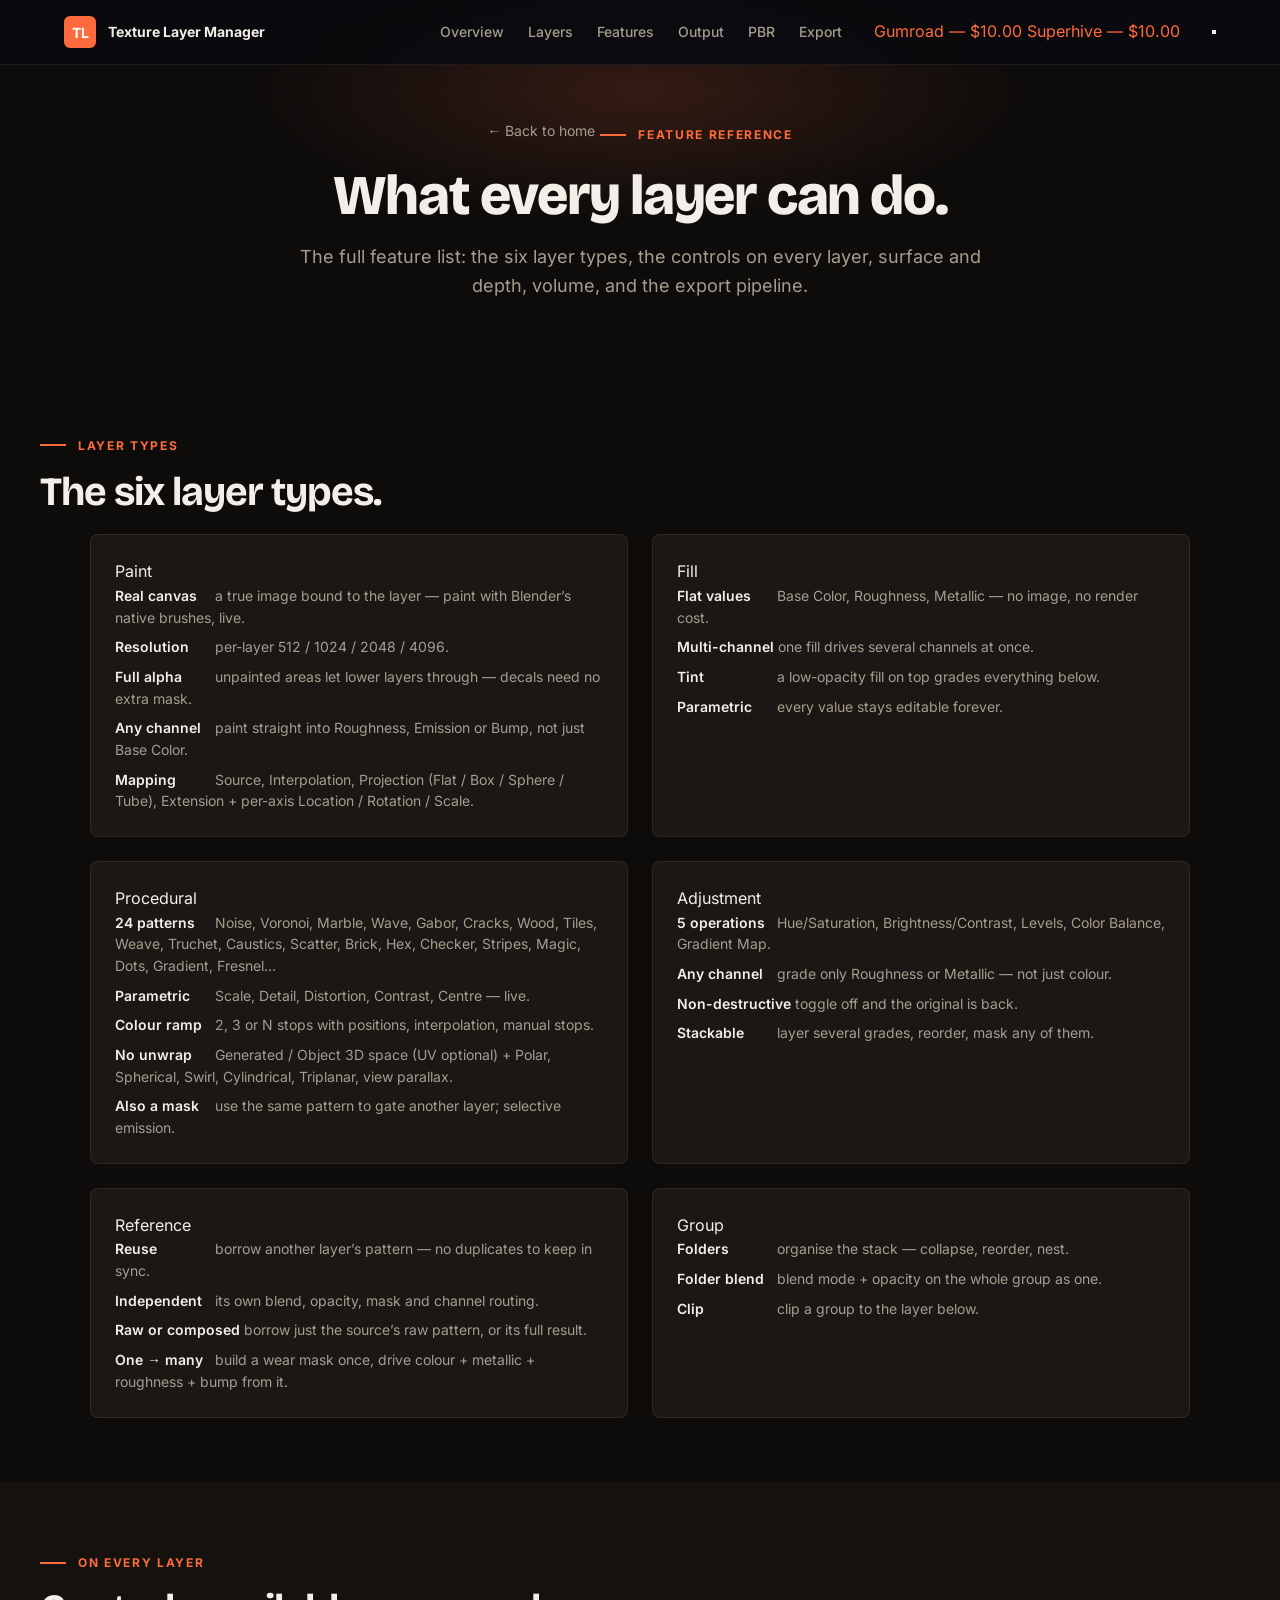
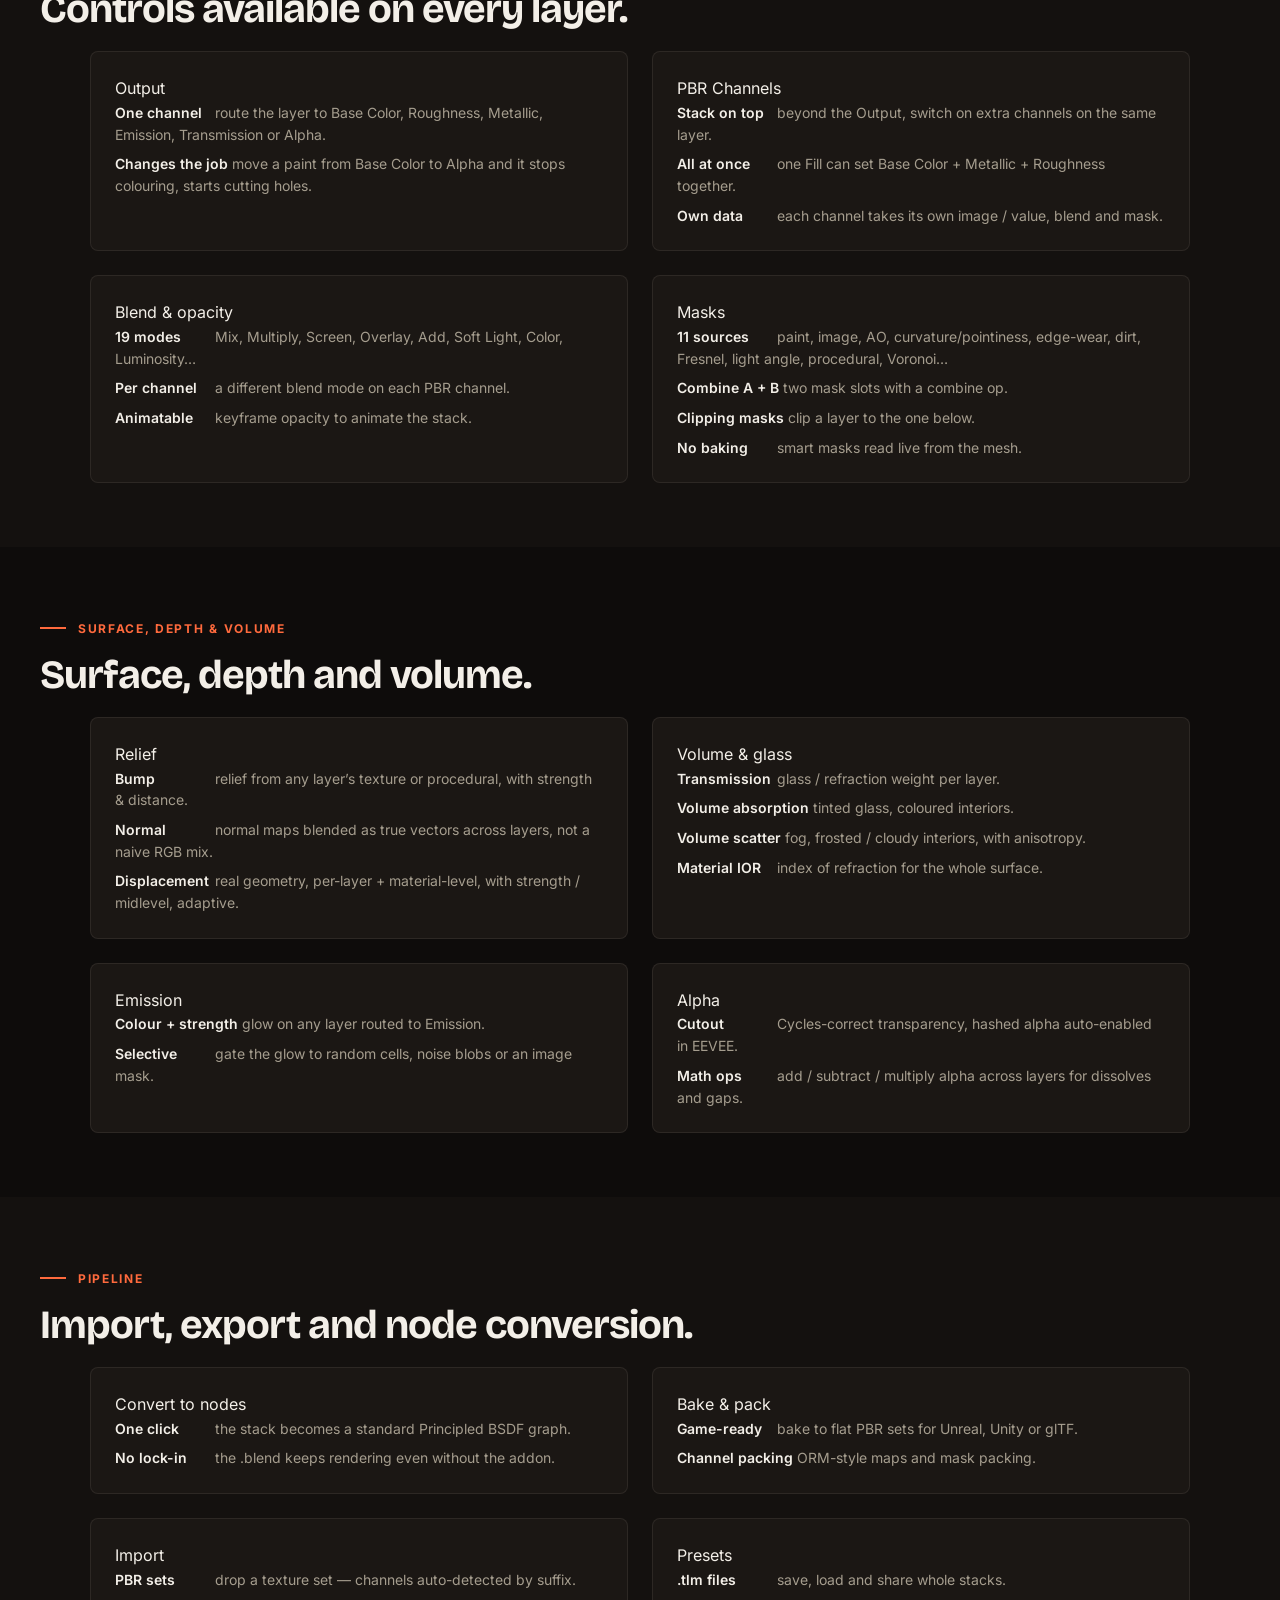
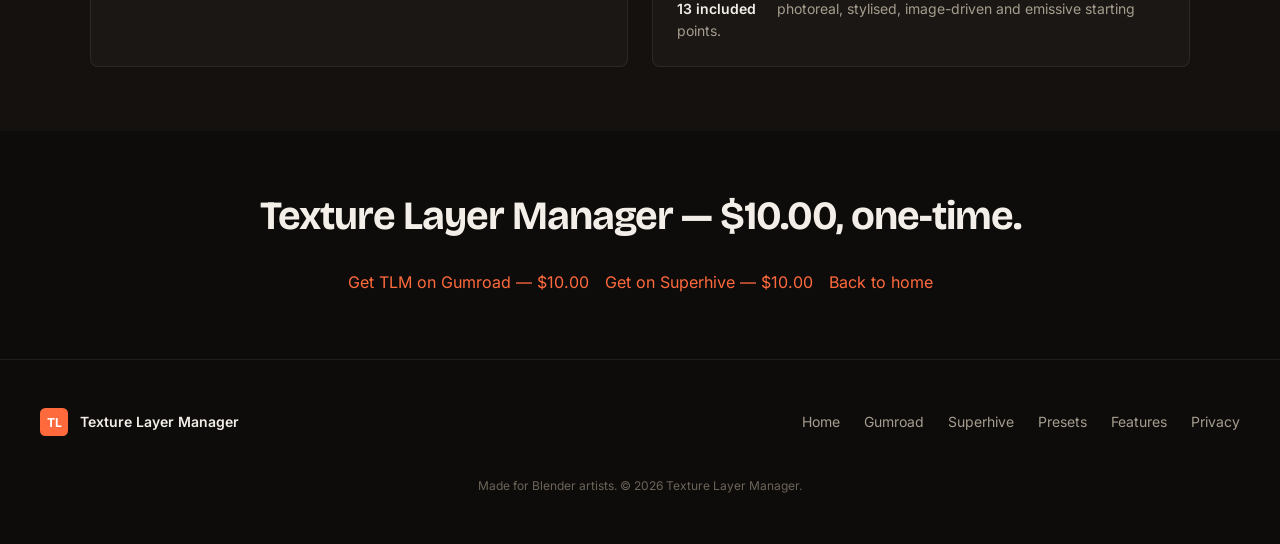
==== commit eeb811da: "fix" ====
--- a/features.html
+++ b/features.html
@@ -34,7 +34,10 @@
                 <a href="index.html#pbr-channels" class="nav__link">PBR</a>
                 <a href="index.html#export" class="nav__link">Export</a>
             </div>
-            <a href="https://eihort.gumroad.com/l/tlm" target="_blank" rel="noopener" class="btn btn--primary btn--sm nav__cta">Get TLM &mdash; $10.00</a>
+            <div class="nav__actions">
+                <a href="https://eihort.gumroad.com/l/tlm" target="_blank" rel="noopener" class="btn btn--primary btn--sm nav__cta">Gumroad &mdash; $10.00</a>
+                <a href="https://superhivemarket.com/products/257563" target="_blank" rel="noopener" class="btn btn--outline btn--sm nav__cta">Superhive &mdash; $10.00</a>
+            </div>
             <button class="nav__hamburger" id="nav-hamburger" aria-label="Toggle menu"><span></span><span></span><span></span></button>
         </div>
     </nav>
--- a/css/components.css
+++ b/css/components.css
@@ -49,14 +49,18 @@
   color: var(--color-text-sub);
   font-size: var(--text-sm);
   font-weight: 500;
-  transition: color var(--dur-fast);
-}
 .nav__link:hover { color: var(--color-text); }
 
 .nav__cta { margin-left: var(--space-4); }
+.nav__actions {
+  display: flex;
+  align-items: center;
+  gap: var(--space-2);
+  margin-left: var(--space-4);
+}
+.nav__actions .nav__cta { margin-left: 0; }
 
 .nav__hamburger {
-  display: none;
   flex-direction: column;
   gap: 5px;
   background: none;
@@ -99,7 +103,7 @@
     border-bottom: 1px solid var(--color-border);
   }
   .nav--open .nav__links { display: flex; }
-  .nav__cta { display: none; }
+  .nav__cta, .nav__actions { display: none; }
   .nav__hamburger { display: flex; }
   .nav__brand-text { display: none; }
 }
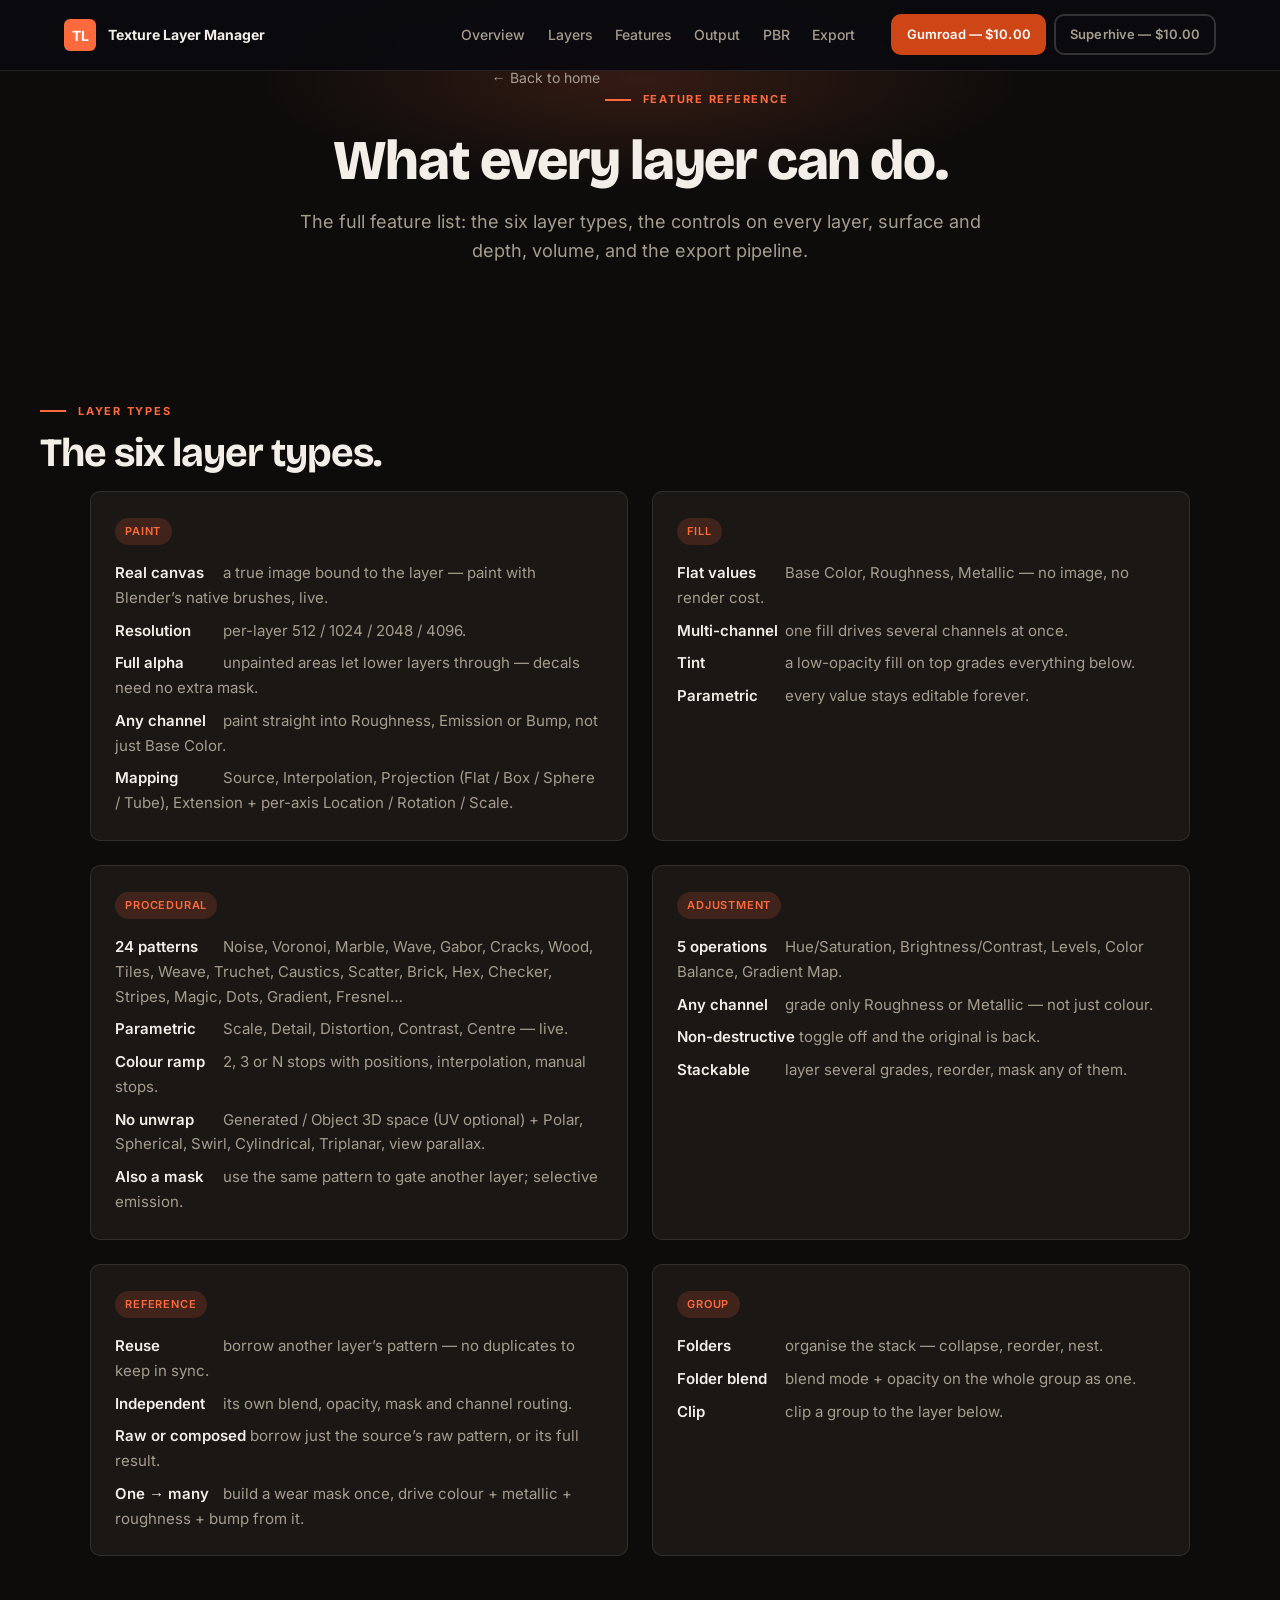
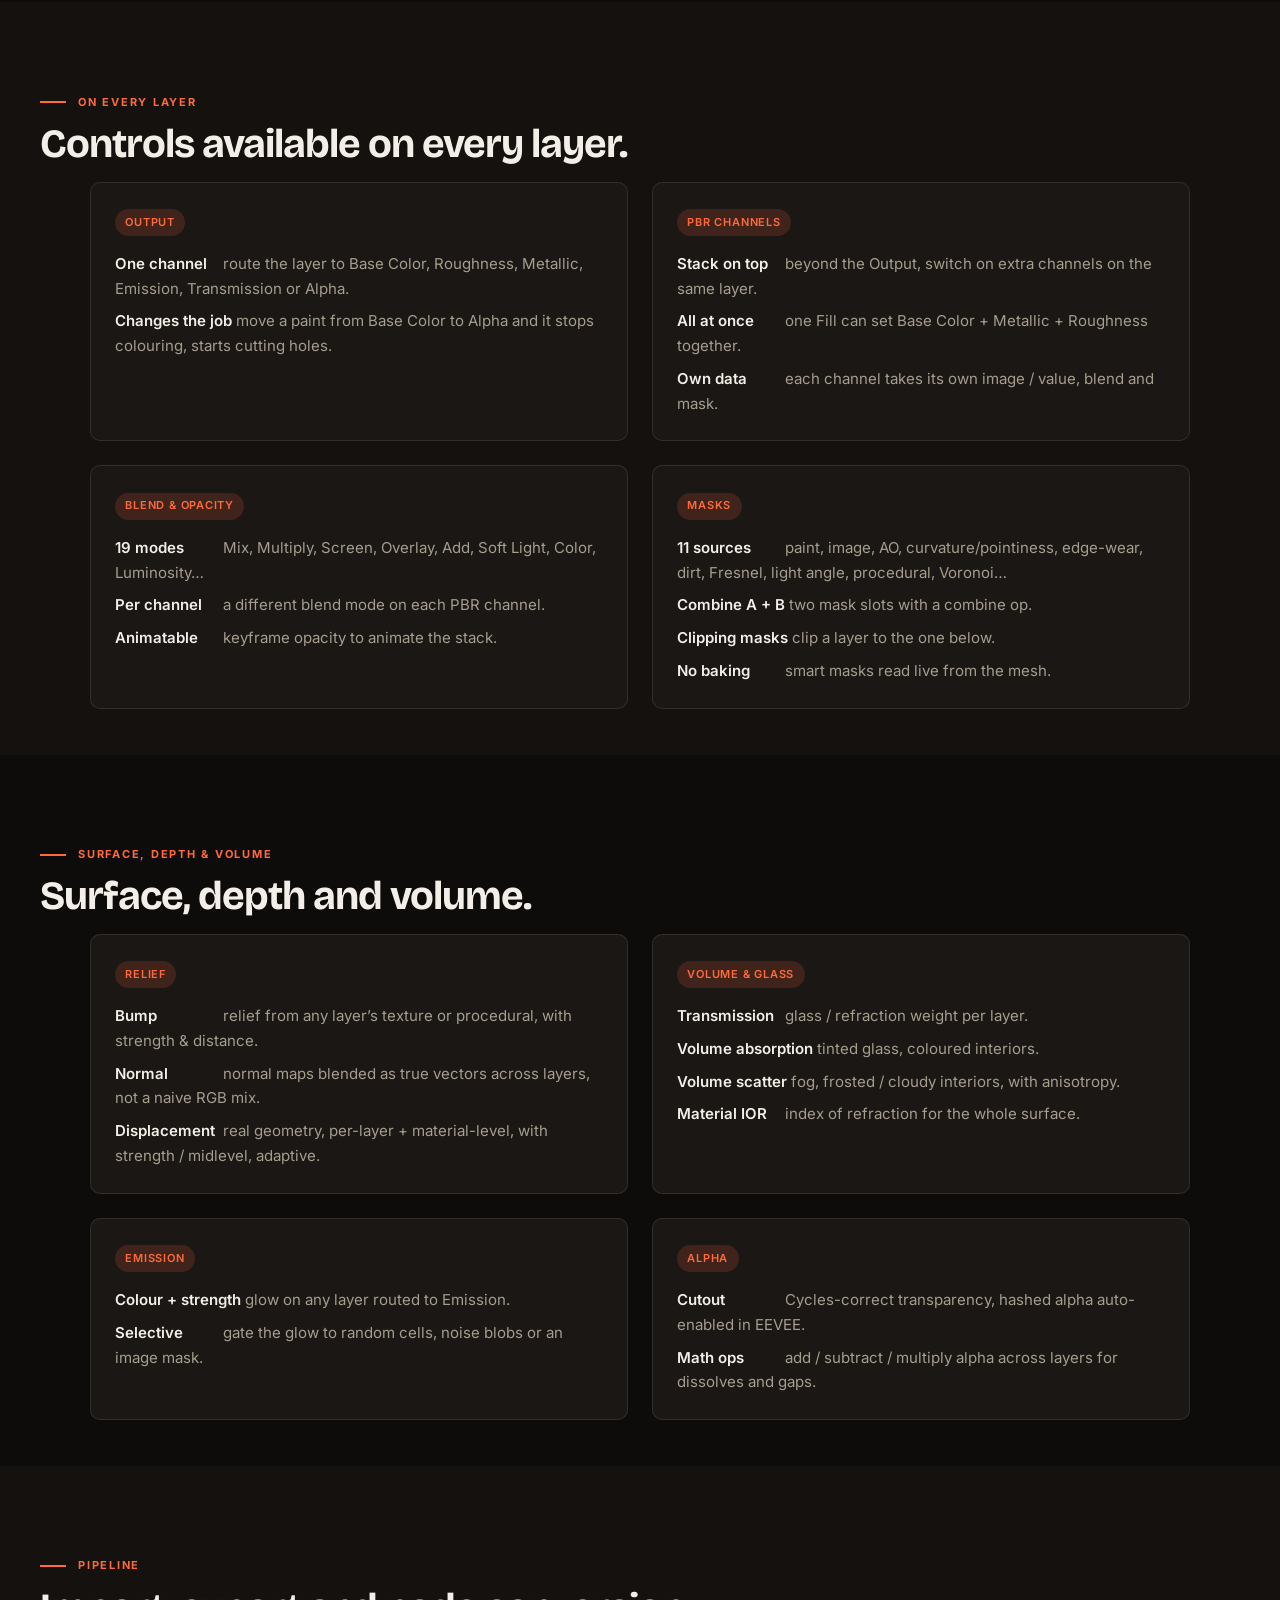
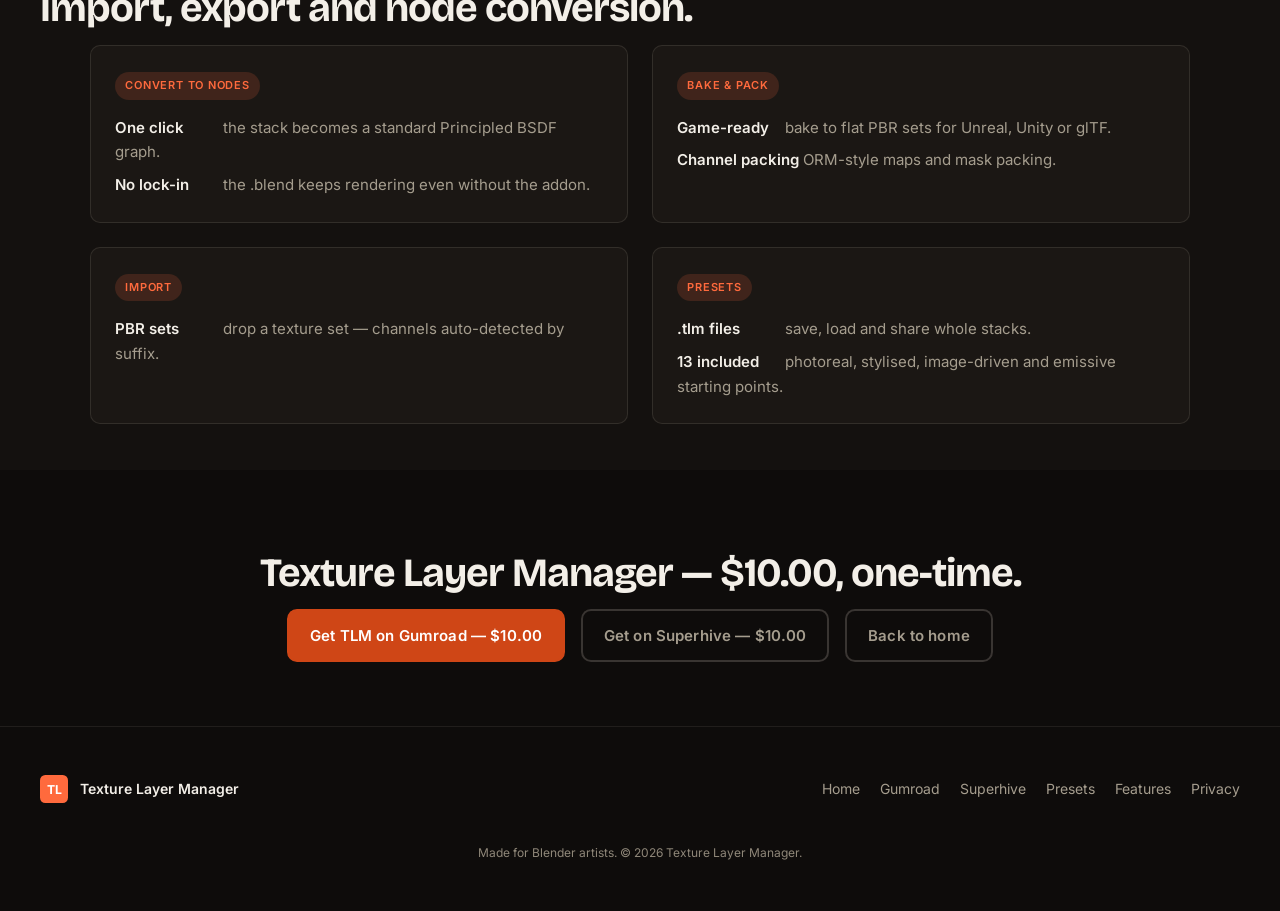
==== commit e593a95d: "style: refine typography, contrast, navigation and spacing" ====
--- a/features.html
+++ b/features.html
@@ -14,6 +14,7 @@
     <link rel="stylesheet" href="css/components.css">
     <link rel="stylesheet" href="css/sections.css">
     <link rel="stylesheet" href="css/animations.css">
+    <link rel="stylesheet" href="css/polish.css?v=6">
 </head>
 
 <body>
@@ -42,6 +43,8 @@
         </div>
     </nav>
 
+    <main id="main">
+
     <header class="section layerhero">
         <div class="section__inner">
             <a href="index.html" class="layerhero__back">&larr; Back to home</a>
@@ -270,6 +273,8 @@
         </div>
     </section>
 
+    </main>
+
     <footer class="footer">
         <div class="footer__inner">
             <div class="footer__brand">
--- a/css/components.css
+++ b/css/components.css
@@ -49,6 +49,8 @@
   color: var(--color-text-sub);
   font-size: var(--text-sm);
   font-weight: 500;
+  transition: color var(--dur-fast);
+}
 .nav__link:hover { color: var(--color-text); }
 
 .nav__cta { margin-left: var(--space-4); }
@@ -61,6 +63,7 @@
 .nav__actions .nav__cta { margin-left: 0; }
 
 .nav__hamburger {
+  display: none;
   flex-direction: column;
   gap: 5px;
   background: none;
--- a/css/polish.css
+++ b/css/polish.css
@@ -0,0 +1,269 @@
+/* ══════════════════════════════════════════════════════════════════════
+   CONSERVATIVE POLISH
+   Loaded last on every page. No markup, imagery, video or copy changes:
+   type scale, rhythm, hierarchy, contrast, focus and hover only.
+   ══════════════════════════════════════════════════════════════════════ */
+
+:root {
+  /* Buttons need white text at 4.5:1; the bright accent stays for links. */
+  --color-cta: #cf4616;
+  --color-cta-hover: #b93a12;
+  --color-text-muted: #8f8779;
+  --radius: 10px;
+}
+
+body { font-size: 1.0625rem; }
+
+h1, h2, h3, h4 { text-wrap: balance; }
+p { text-wrap: pretty; }
+
+[id] { scroll-margin-top: 96px; }
+
+::selection { background: var(--color-accent); color: #1a0d08; }
+
+:focus-visible {
+  outline: 2px solid var(--color-accent);
+  outline-offset: 3px;
+  border-radius: 2px;
+}
+
+/* ── Navigation ─────────────────────────────────────────────────────── */
+.nav__inner {
+  padding: 0.9rem var(--space-6);
+  gap: clamp(1.25rem, 2.5vw, 2rem);
+}
+.nav__brand { font-size: 0.875rem; }
+.nav__links { gap: clamp(0.9rem, 1.9vw, 1.4rem); }
+.nav__link { font-size: 0.875rem; }
+.nav__actions { gap: 0.5rem; margin-left: 0.25rem; }
+.nav .btn--sm {
+  min-height: 36px;
+  padding: 0.5rem 0.85rem;
+  font-size: 0.8125rem;
+}
+.nav--scrolled {
+  border-bottom-color: rgba(255, 238, 224, 0.1);
+}
+
+/* ── Buttons ────────────────────────────────────────────────────────── */
+.btn {
+  min-height: 46px;
+  padding: 0.8rem 1.3rem;
+  border-radius: var(--radius);
+  font-size: 0.9375rem;
+  letter-spacing: 0.01em;
+  transition:
+    background var(--dur-fast) var(--ease-out),
+    border-color var(--dur-fast) var(--ease-out),
+    color var(--dur-fast) var(--ease-out),
+    transform var(--dur-fast) var(--ease-out),
+    box-shadow var(--dur-fast) var(--ease-out);
+}
+.btn--primary {
+  background: var(--color-cta);
+  border-color: var(--color-cta);
+  color: #fff;
+}
+.btn--primary:hover {
+  background: var(--color-cta-hover);
+  border-color: var(--color-cta-hover);
+  color: #fff;
+  box-shadow: 0 8px 24px rgba(207, 70, 22, 0.24);
+  transform: translateY(-1px);
+}
+.btn--outline {
+  border-color: rgba(255, 238, 224, 0.18);
+  color: var(--color-text-sub);
+}
+.btn--outline:hover {
+  border-color: rgba(255, 238, 224, 0.32);
+  color: var(--color-text);
+  background: rgba(255, 255, 255, 0.035);
+}
+.btn--sm {
+  min-height: 38px;
+  padding: 0.55rem 0.9rem;
+  font-size: 0.8125rem;
+}
+
+/* The third hero action reads as a quiet link, not a third button. */
+.hero__ctas .btn--outline:last-child {
+  min-height: 0;
+  padding: 0.2rem 0;
+  border: 0;
+  background: none;
+  font-size: 0.875rem;
+  color: var(--color-text-sub);
+  text-decoration: underline;
+  text-underline-offset: 4px;
+}
+.hero__ctas .btn--outline:last-child:hover {
+  color: var(--color-accent);
+  background: none;
+  transform: none;
+}
+
+/* ── Hero ───────────────────────────────────────────────────────────── */
+.hero {
+  padding-top: calc(80px + 2rem);
+  padding-bottom: 2.5rem;
+}
+.hero__inner { gap: clamp(2rem, 4vw, 3rem); }
+.hero__title {
+  font-size: clamp(2.6rem, 5.2vw, 5rem);
+  line-height: 1.02;
+  letter-spacing: -0.03em;
+  max-width: 7.8em;
+  margin-bottom: 1.25rem;
+}
+.hero__subtitle {
+  font-size: 1.0625rem;
+  line-height: 1.65;
+  max-width: 34rem;
+  margin-bottom: 1.5rem;
+}
+.hero__ctas {
+  gap: 0.75rem;
+  margin-bottom: 1rem;
+  align-items: center;
+}
+.hero__trust {
+  margin-top: 0.25rem;
+  max-width: 54ch;
+  font-size: 0.8125rem;
+  color: var(--color-text-sub);
+  text-wrap: balance;
+}
+.hero__stats {
+  gap: 1.25rem;
+  margin-top: 1.25rem;
+}
+.hero__stat {
+  font-size: 0.75rem;
+  color: var(--color-text-muted);
+}
+.hero__stat strong {
+  font-size: 1.0625rem;
+  margin-bottom: 0.05rem;
+}
+.hero__image {
+  box-shadow: 0 18px 50px rgba(0, 0, 0, 0.5);
+}
+
+/* ── Section rhythm ─────────────────────────────────────────────────── */
+.section {
+  padding: clamp(3.5rem, 5vw, 5rem) var(--space-6);
+}
+.section__eyebrow {
+  font-size: 0.6875rem;
+  letter-spacing: 0.16em;
+  margin-bottom: 0.75rem;
+}
+.section__title {
+  line-height: 1.06;
+  margin-bottom: 1rem;
+}
+.section__subtitle {
+  font-size: 1.125rem;
+  line-height: 1.65;
+  max-width: 62ch;
+  margin-bottom: 2.75rem;
+}
+
+/* ── Cards and lists ────────────────────────────────────────────────── */
+.presets__card,
+.branching__example,
+.editable__panel,
+.faq__item,
+.masks__card,
+.pbr__card,
+.workflow__step,
+.imagefx__card,
+.bento__tile {
+  border-color: rgba(255, 238, 224, 0.1);
+}
+.presets__card:hover,
+.branching__example:hover,
+.editable__panel:hover,
+.faq__item:hover,
+.masks__card:hover,
+.pbr__card:hover,
+.workflow__step:hover,
+.imagefx__card:hover {
+  border-color: rgba(255, 106, 61, 0.32);
+  box-shadow: 0 14px 34px rgba(0, 0, 0, 0.35);
+}
+.presets__card h4 { font-size: 0.9375rem; }
+.presets__card p {
+  font-size: 0.8125rem;
+  line-height: 1.5;
+  color: var(--color-text-sub);
+}
+.branching__list li {
+  font-size: 0.9375rem;
+  line-height: 1.65;
+}
+.branching__ch { min-width: 104px; }
+.editable__panel p { font-size: 1rem; line-height: 1.7; }
+.faq__q { font-size: 1.0625rem; }
+.faq__a { font-size: 0.9375rem; line-height: 1.7; }
+.badge {
+  font-size: 0.6875rem;
+  letter-spacing: 0.07em;
+  padding: 0.3rem 0.65rem;
+}
+
+/* ── Closing band and footer ────────────────────────────────────────── */
+.ctaband__inner {
+  padding: 3.5rem 2rem;
+  border-radius: 20px;
+}
+.ctaband__inner h2 { margin-bottom: 1rem; }
+.ctaband__inner > p { font-size: 1.0625rem; line-height: 1.65; }
+.ctaband__note { color: var(--color-text-sub); }
+
+.footer { padding: 3rem var(--space-6); }
+.footer__links { gap: 1.25rem; }
+.footer__links a { font-size: 0.875rem; }
+.footer__copy {
+  font-size: 0.75rem;
+  color: var(--color-text-muted);
+}
+
+/* ── Motion, kept quiet ─────────────────────────────────────────────── */
+.reveal {
+  transform: translateY(18px);
+  transition-duration: 700ms;
+}
+
+@media (prefers-reduced-motion: reduce) {
+  .btn, .reveal, .presets__card, .branching__example { transition: none; }
+}
+
+/* ── Phone ──────────────────────────────────────────────────────────── */
+@media (max-width: 1100px) {
+  .nav__actions .btn--outline { display: none; }
+}
+
+@media (max-width: 900px) {
+  .nav__inner { padding: 0.8rem 1rem; gap: 1rem; }
+  .nav__brand { font-size: 0.8125rem; }
+  .nav__links { gap: 0.75rem; }
+  .nav__link { font-size: 0.8125rem; }
+  .nav__actions { margin-left: 0.75rem; }
+}
+
+@media (max-width: 767px) {
+  body { font-size: 1rem; }
+  .section { padding: 3rem var(--space-4); }
+  .section__subtitle { font-size: 1.0625rem; margin-bottom: 2.25rem; }
+  .hero__title { font-size: clamp(2.25rem, 10vw, 2.75rem); max-width: 300px; }
+  .hero__ctas { gap: 0.65rem; }
+  .hero__ctas .btn { width: 100%; }
+  .hero__ctas .btn--outline:last-child {
+    width: auto;
+    align-self: flex-start;
+  }
+  .hero__stats { gap: 1rem 1.25rem; }
+  .presets__card p { font-size: 0.75rem; }
+}
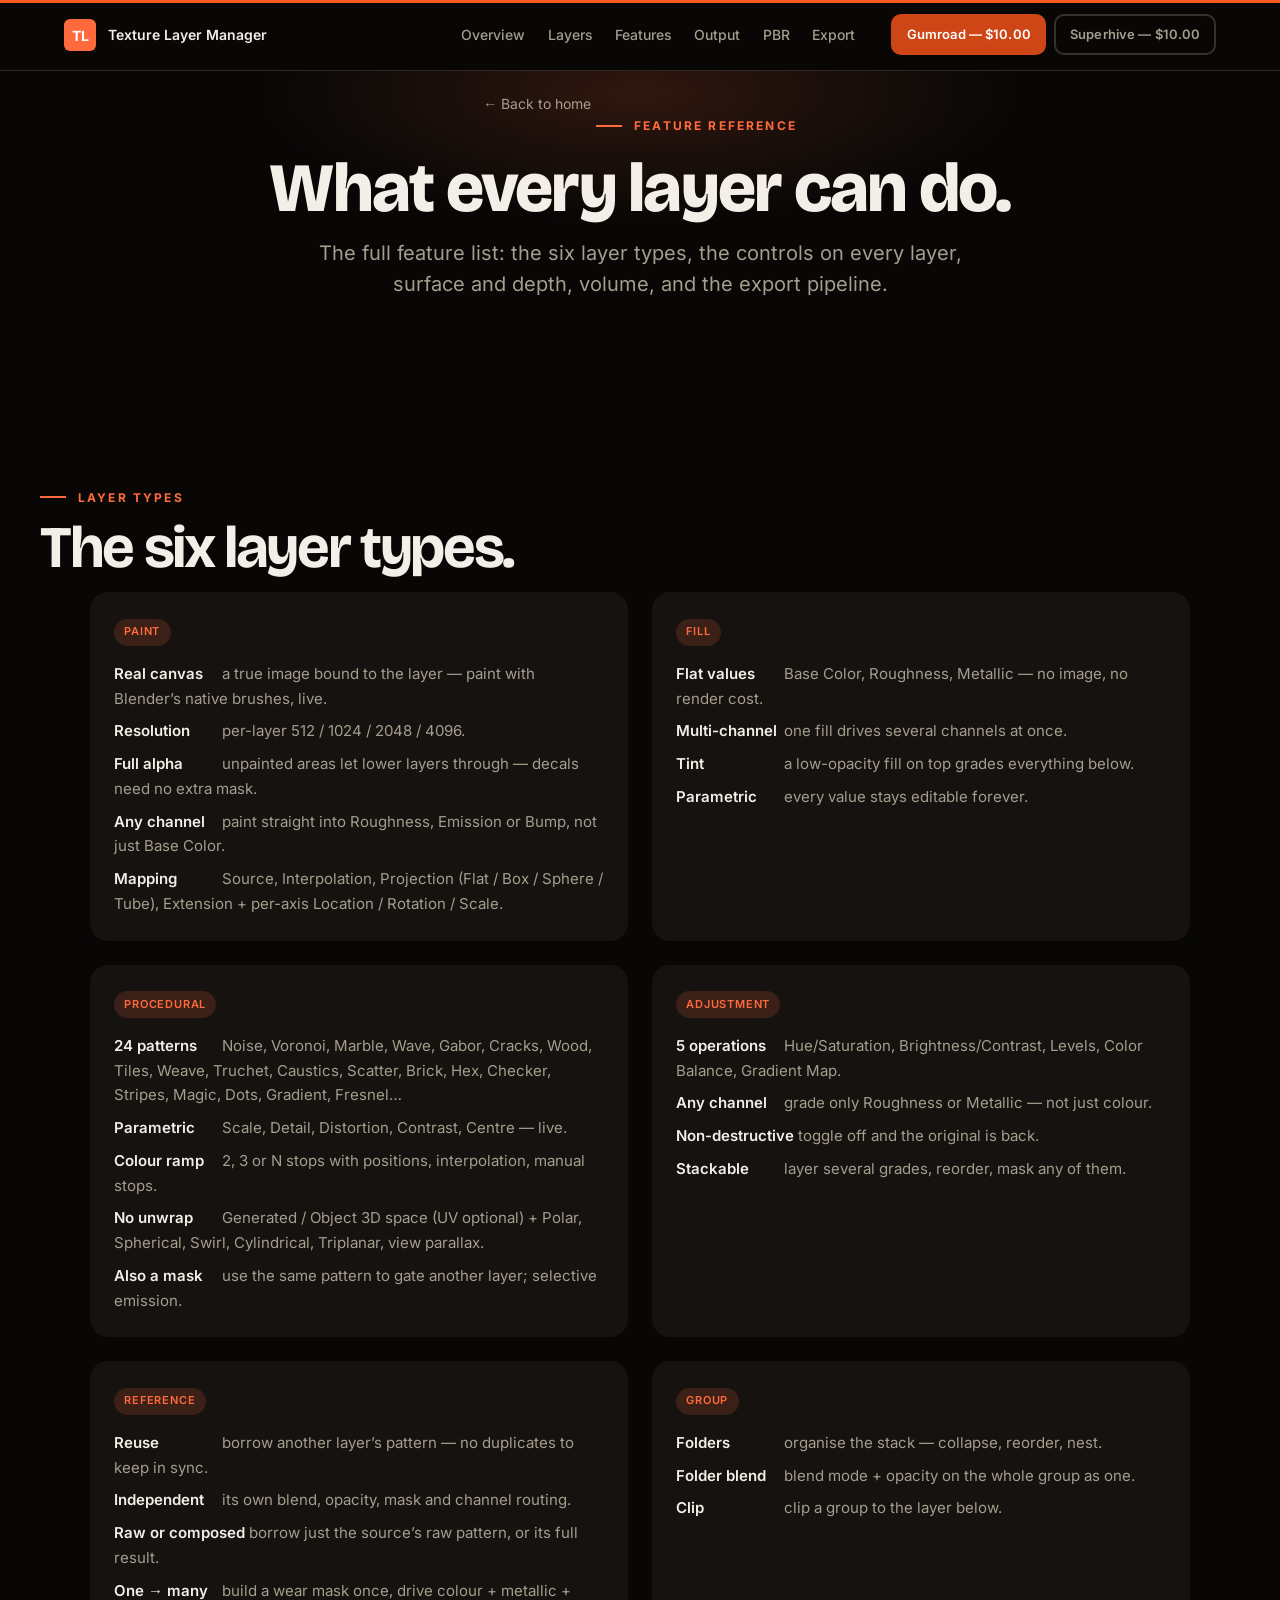
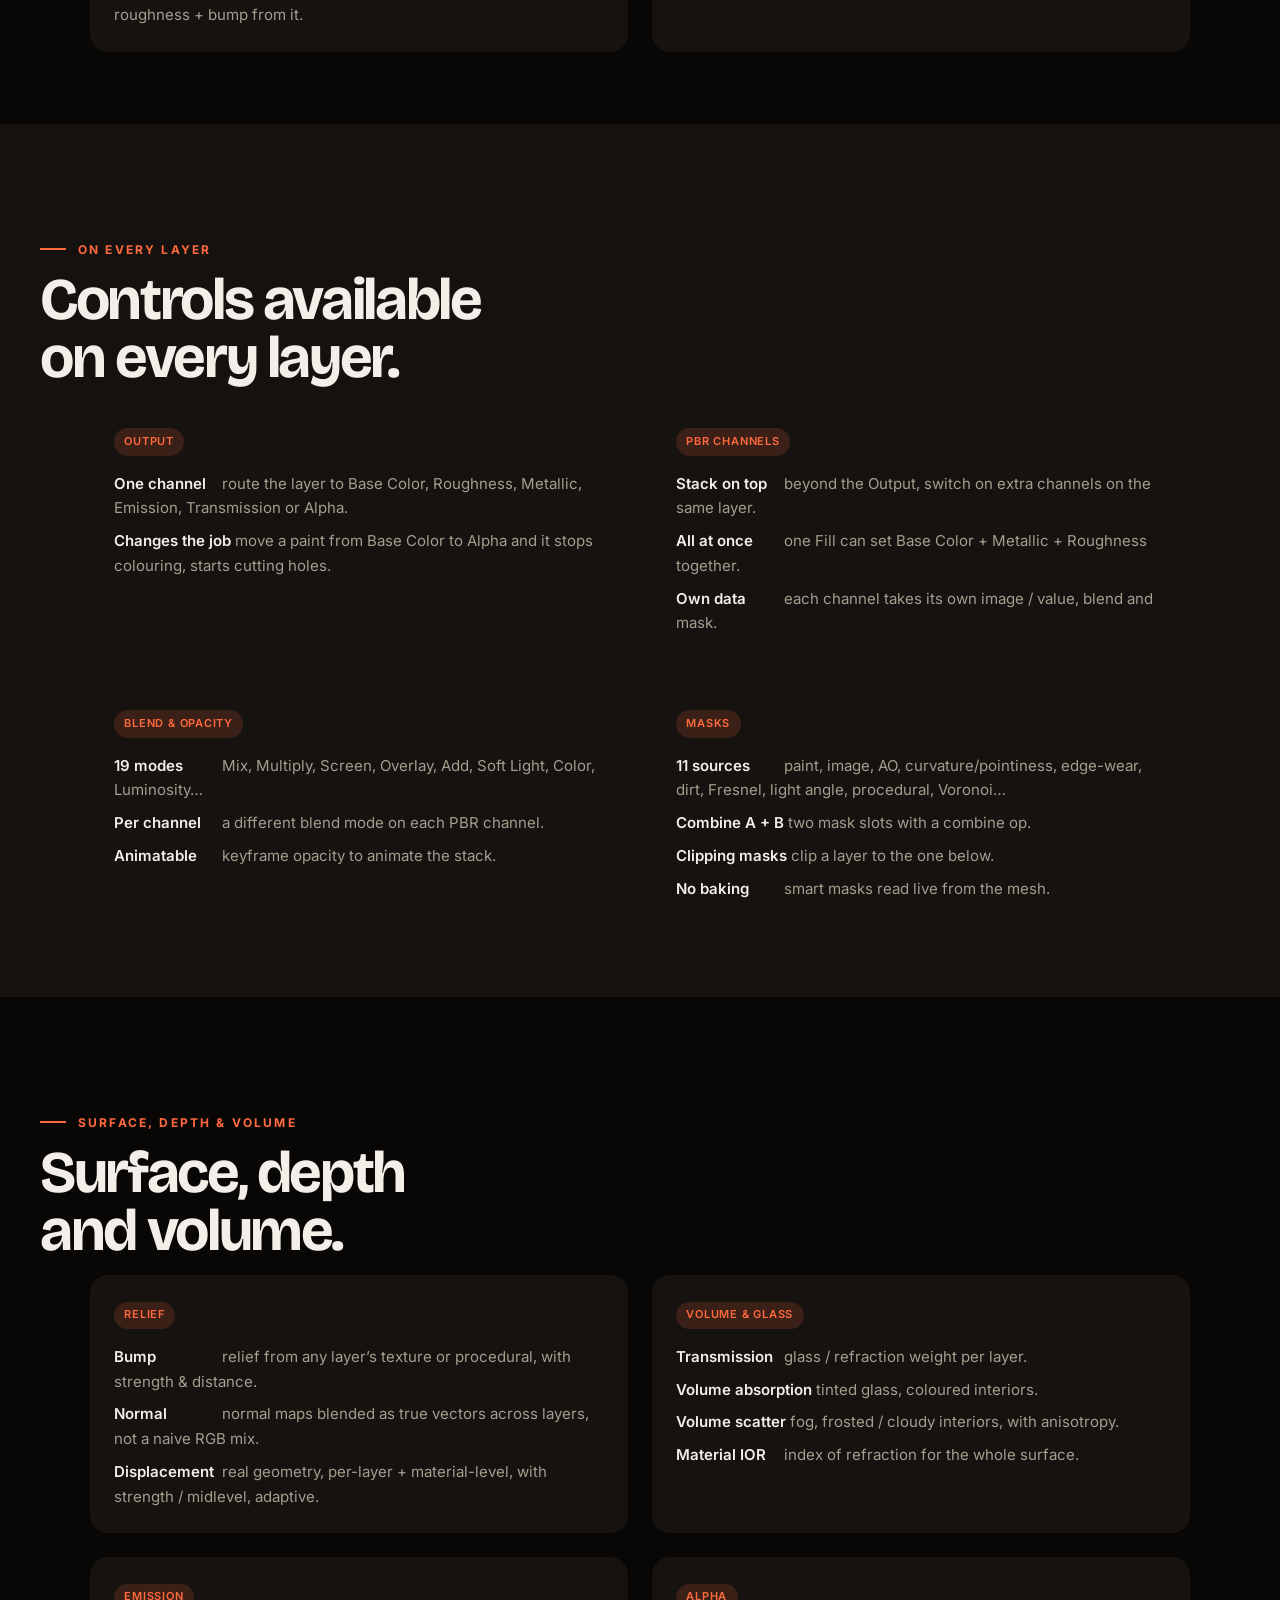
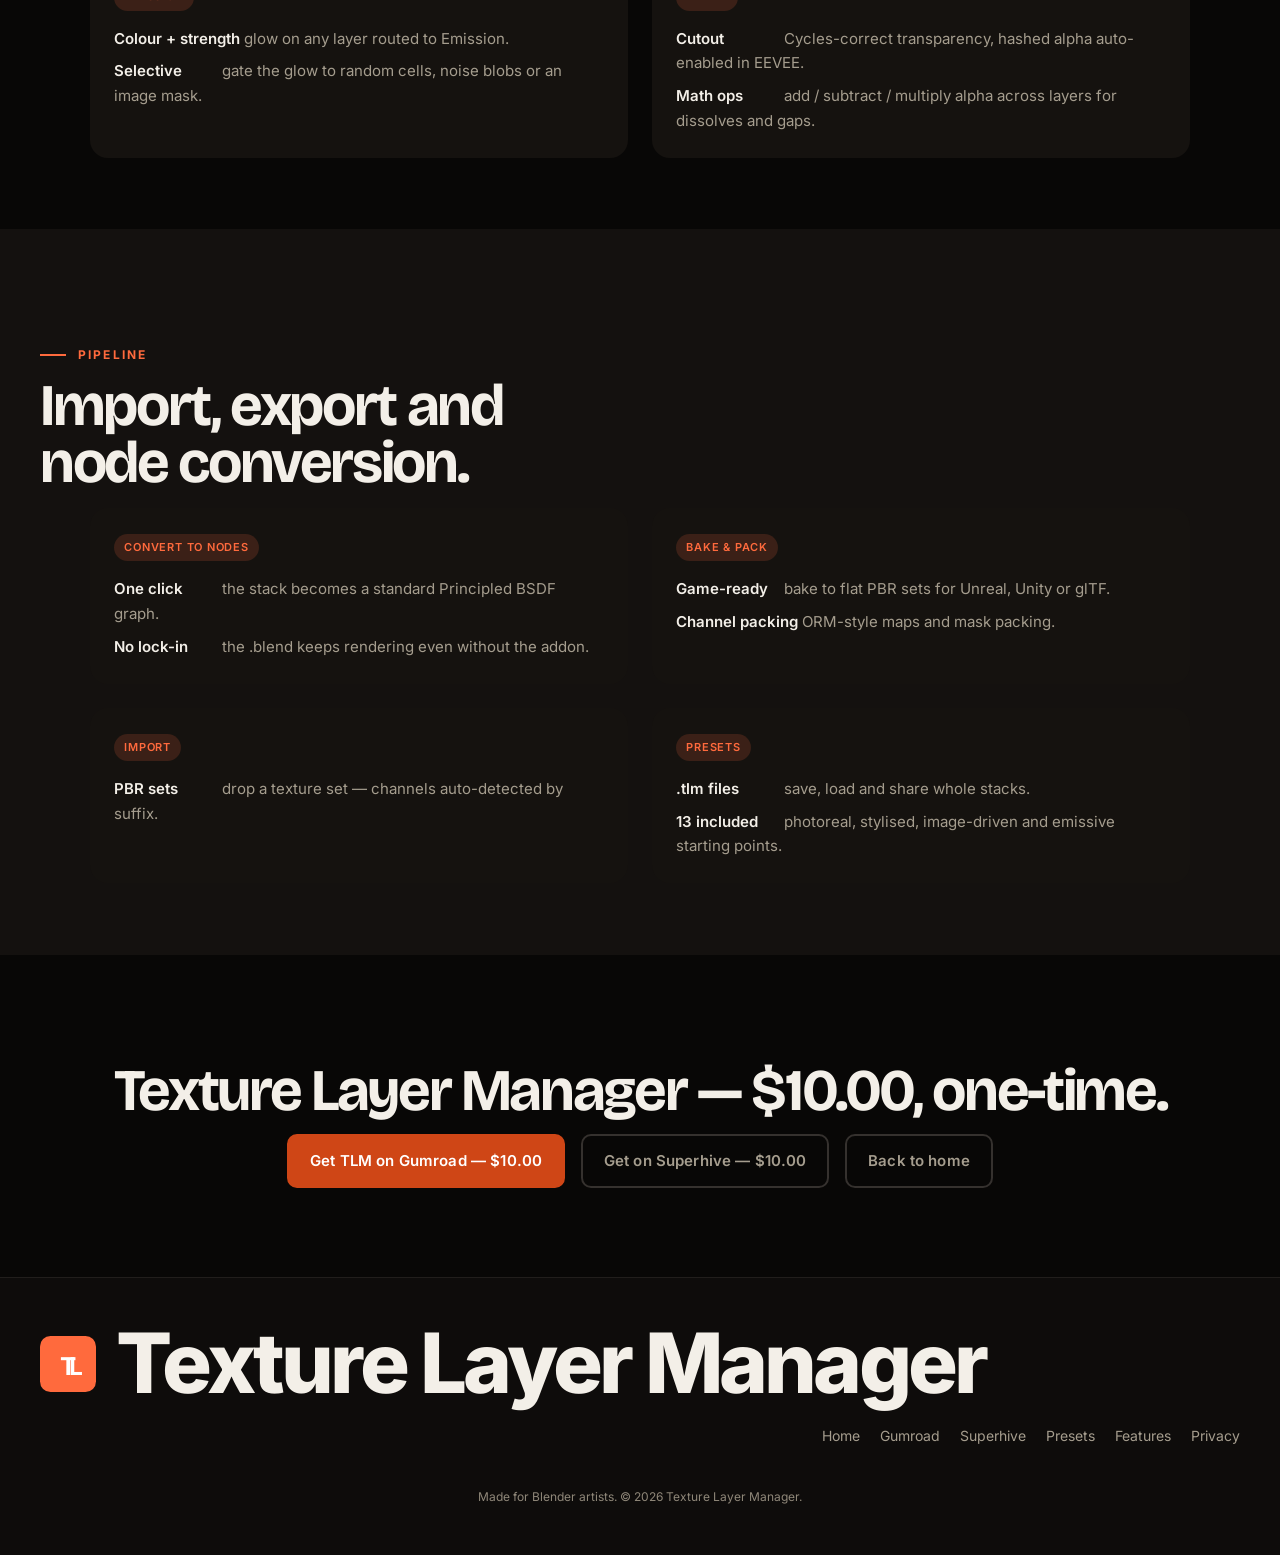
==== commit 7223c845: "style: bold editorial pass with ember blocks and paper bands" ====
--- a/features.html
+++ b/features.html
@@ -15,6 +15,7 @@
     <link rel="stylesheet" href="css/sections.css">
     <link rel="stylesheet" href="css/animations.css">
     <link rel="stylesheet" href="css/polish.css?v=6">
+    <link rel="stylesheet" href="css/bold.css">
 </head>
 
 <body>
--- a/css/bold.css
+++ b/css/bold.css
@@ -0,0 +1,345 @@
+/* ══════════════════════════════════════════════════════════════════════
+   BOLD PASS — editorial dark, ember blocks, paper bands
+   Same markup, copy, images and video. Layout and type only.
+   ══════════════════════════════════════════════════════════════════════ */
+
+:root {
+  --b-bg: #080706;
+  --b-panel: #15120f;
+  --b-paper: #ece4d8;
+  --b-ink: #0b0a09;
+  --b-ember: #ff5a1f;
+  --b-line: rgba(255, 238, 224, 0.14);
+  --b-muted: #c6bdb0;
+}
+
+body {
+  background: var(--b-bg);
+  color: #f3efe8;
+}
+
+body::before {
+  content: "";
+  position: fixed;
+  inset: 0 0 auto 0;
+  height: 3px;
+  background: var(--b-ember);
+  z-index: 200;
+}
+
+/* ── Nav ────────────────────────────────────────────────────────────── */
+.nav,
+.nav--scrolled {
+  background: var(--b-bg);
+  border-bottom: 1px solid var(--b-line);
+}
+.nav__brand { font-weight: 600; }
+.nav__link:hover { color: var(--b-ember); }
+
+/* ── Type ───────────────────────────────────────────────────────────── */
+h1, h2, h3, h4 { text-wrap: balance; }
+.section__title {
+  font-size: clamp(2.75rem, 4.6vw, 4.5rem);
+  line-height: 0.98;
+  letter-spacing: -0.04em;
+  max-width: 15ch;
+}
+.section__subtitle {
+  font-size: 1.25rem;
+  line-height: 1.55;
+  max-width: 52ch;
+}
+.section__eyebrow {
+  font-size: 0.75rem;
+  letter-spacing: 0.18em;
+}
+.section {
+  padding: clamp(4.5rem, 7vw, 7rem) var(--space-6);
+}
+
+/* ── Hero ───────────────────────────────────────────────────────────── */
+.home .hero {
+  min-height: 100vh;
+  padding-top: calc(80px + 2.5rem);
+  padding-bottom: 2.5rem;
+}
+.home .hero__inner {
+  grid-template-columns: 1.25fr 0.75fr;
+  gap: clamp(2rem, 4vw, 4rem);
+  align-items: center;
+}
+.home .hero__title {
+  font-size: clamp(3rem, 6.2vw, 6.5rem);
+  line-height: 0.88;
+  letter-spacing: -0.045em;
+  max-width: 11ch;
+  margin-bottom: 1.75rem;
+}
+.home .hero__subtitle {
+  font-size: 1.25rem;
+  line-height: 1.55;
+  max-width: 33rem;
+  color: var(--b-muted);
+  margin-bottom: 1.75rem;
+}
+.home .hero__ctas { margin-bottom: 1.25rem; }
+.home .hero__ctas .btn { border-radius: 2px; }
+.home .hero__trust {
+  color: var(--b-muted);
+  font-size: 0.8125rem;
+  max-width: 52ch;
+}
+.home .hero__image {
+  padding: 10px;
+  background: var(--b-ember);
+  border: 0;
+  border-radius: 26px;
+  box-shadow: 0 30px 80px rgba(0, 0, 0, 0.55);
+}
+.home .hero__image video { border-radius: 18px; }
+.home .hero__stats {
+  display: grid;
+  grid-template-columns: repeat(5, minmax(0, 1fr));
+  gap: 1rem;
+  margin-top: 2rem;
+  padding-top: 1.5rem;
+  border-top: 1px solid var(--b-line);
+}
+.home .hero__stat {
+  font-size: 0.6875rem;
+  line-height: 1.35;
+  text-transform: uppercase;
+  letter-spacing: 0.08em;
+  color: var(--b-muted);
+}
+.home .hero__stat strong {
+  display: block;
+  margin-bottom: 0.35rem;
+  font-size: 2rem;
+  line-height: 1;
+  color: var(--b-ember);
+}
+
+/* ── Bento: ember and paper blocks ──────────────────────────────────── */
+.bento__tile {
+  border: 0;
+  background: var(--b-panel);
+  border-radius: 18px;
+}
+.home .bento { gap: 16px; grid-auto-rows: 220px; }
+.home .bento__tile { padding: 1.75rem; }
+.home .bento__tile:nth-child(1) {
+  background: var(--b-ember);
+  color: var(--b-ink);
+}
+.home .bento__tile:nth-child(1) .bento__kicker { color: #3a1608; }
+.home .bento__tile:nth-child(1) h3,
+.home .bento__tile:nth-child(1) p { color: var(--b-ink); }
+.home .bento__tile:nth-child(1) .btn--outline {
+  border-color: rgba(0, 0, 0, 0.35);
+  color: var(--b-ink);
+}
+.home .bento__tile:nth-child(1) .btn--outline:hover {
+  border-color: var(--b-ink);
+  background: rgba(0, 0, 0, 0.06);
+}
+.home .bento__tile:nth-child(2) {
+  background: var(--b-paper);
+  color: var(--b-ink);
+}
+.home .bento__tile:nth-child(2) .bento__kicker { color: #9c2f0d; }
+.home .bento__tile:nth-child(2) h3 { color: var(--b-ink); }
+.home .bento__tile:nth-child(2) .bento__chip {
+  color: var(--b-ink);
+  border-color: rgba(0, 0, 0, 0.18);
+  background: rgba(0, 0, 0, 0.04);
+}
+
+/* ── Paper bands: results and presets ───────────────────────────────── */
+.home section.section:has(.presets__strip):not(.presets-section),
+.presets-section {
+  background: var(--b-paper);
+  color: var(--b-ink);
+}
+.home section.section:has(.presets__strip):not(.presets-section) .section__title,
+.home section.section:has(.presets__strip):not(.presets-section) .section__subtitle,
+.presets-section .section__title,
+.presets-section .section__subtitle {
+  color: var(--b-ink);
+}
+.home section.section:has(.presets__strip):not(.presets-section) .section__subtitle,
+.presets-section .section__subtitle { color: #4b453d; }
+.home section.section:has(.presets__strip):not(.presets-section) .section__eyebrow,
+.presets-section .section__eyebrow { color: #9c2f0d; }
+.home section.section:has(.presets__strip):not(.presets-section) .section__eyebrow::before,
+.presets-section .section__eyebrow::before { background: #9c2f0d; }
+
+.home .presets__strip,
+.presets-section .presets__strip { gap: 20px; }
+.home .presets__card,
+.presets-section .presets__card {
+  background: transparent;
+  border: 0;
+  border-radius: 0;
+  overflow: visible;
+}
+.home .presets__preview,
+.presets-section .presets__preview { border-radius: 18px; }
+.home .presets__card h4,
+.presets-section .presets__card h4 {
+  color: var(--b-ink);
+  font-size: 1.125rem;
+  padding: 1rem 0 0.25rem;
+}
+.home .presets__card p,
+.presets-section .presets__card p {
+  color: #4b453d;
+  font-size: 0.8125rem;
+  padding: 0 0 0.75rem;
+}
+.home .presets__card:hover,
+.presets-section .presets__card:hover {
+  border: 0;
+  box-shadow: none;
+  transform: translateY(-3px);
+}
+.home .presets-section .section__inner > div[style*="text-align:center"] { text-align: left; }
+
+/* ── FAQ: editorial list on paper ───────────────────────────────────── */
+.home .faq-section {
+  background: var(--b-paper);
+  color: var(--b-ink);
+}
+.home .faq-section .section__title { color: var(--b-ink); max-width: none; }
+.home .faq-section .section__eyebrow { color: #9c2f0d; }
+.home .faq-section .section__eyebrow::before { background: #9c2f0d; }
+.home .faq-section .section__inner { max-width: var(--max-width); }
+.home .faq__grid {
+  max-width: none;
+  gap: 0;
+  margin-top: 2rem;
+}
+.home .faq__item {
+  background: transparent;
+  border: 0;
+  border-top: 1px solid rgba(0, 0, 0, 0.16);
+  border-radius: 0;
+  padding: 2rem 0;
+}
+.home .faq__item:last-child { border-bottom: 1px solid rgba(0, 0, 0, 0.16); }
+.home .faq__item:hover { border-color: rgba(0, 0, 0, 0.3); }
+.home .faq__q {
+  color: var(--b-ink);
+  font-size: 1.5rem;
+  line-height: 1.2;
+  margin-bottom: 0.75rem;
+}
+.home .faq__a {
+  color: #4b453d;
+  font-size: 1.0625rem;
+  line-height: 1.65;
+  max-width: 70ch;
+}
+
+/* ── CTA: one ember block ───────────────────────────────────────────── */
+.home .ctaband { background: var(--b-bg); padding: clamp(3rem, 6vw, 6rem) var(--space-6); }
+.home .ctaband__inner {
+  max-width: var(--max-width);
+  background: var(--b-ember);
+  border: 0;
+  border-radius: 32px;
+  padding: clamp(2.5rem, 5vw, 5rem);
+  text-align: left;
+}
+.home .ctaband__inner::after { display: none; }
+.home .ctaband__inner h2 {
+  color: var(--b-ink);
+  font-size: clamp(2.5rem, 4.6vw, 4.5rem);
+  line-height: 0.95;
+  max-width: 14ch;
+  margin-bottom: 1.25rem;
+}
+.home .ctaband__inner > p {
+  color: #2b160d;
+  font-size: 1.125rem;
+  line-height: 1.55;
+  max-width: 48ch;
+  margin-bottom: 2rem;
+}
+.home .ctaband__inner .btn--primary {
+  background: var(--b-ink);
+  border-color: var(--b-ink);
+  color: var(--b-paper);
+}
+.home .ctaband__inner .btn--primary:hover {
+  background: #000;
+  border-color: #000;
+  color: var(--b-paper);
+}
+.home .ctaband__inner .btn--outline {
+  color: var(--b-ink);
+  border-color: rgba(0, 0, 0, 0.35);
+}
+.home .ctaband__inner .btn--outline:hover {
+  color: var(--b-ink);
+  border-color: var(--b-ink);
+  background: rgba(0, 0, 0, 0.06);
+}
+.home .ctaband__note { color: #3a1a0c; }
+
+/* ── Footer: the wordmark becomes the close ─────────────────────────── */
+.footer__brand {
+  display: flex;
+  align-items: center;
+  gap: 1.25rem;
+  font-size: clamp(2.25rem, 6.5vw, 6.5rem);
+  font-weight: 800;
+  letter-spacing: -0.045em;
+  line-height: 0.9;
+}
+.footer__brand svg {
+  width: 56px;
+  height: 56px;
+  flex: 0 0 56px;
+}
+
+/* ── Inner pages ────────────────────────────────────────────────────── */
+.layerhero__title { font-size: clamp(3rem, 5.4vw, 5.5rem); line-height: 0.94; }
+.layerhero__lead { font-size: 1.25rem; line-height: 1.55; }
+.presets__card { border: 0; background: var(--b-panel); border-radius: 18px; }
+.branching__example,
+.editable__panel,
+.masks__card,
+.pbr__card,
+.workflow__step,
+.imagefx__card {
+  border: 0;
+  background: var(--b-panel);
+  border-radius: 18px;
+}
+.ctaband__inner { border-radius: 28px; }
+
+/* ── Responsive ─────────────────────────────────────────────────────── */
+@media (max-width: 1023px) {
+  .section__title { font-size: clamp(2.25rem, 3.8vw, 3.25rem); }
+  .layerhero__title { font-size: clamp(2.75rem, 5vw, 4.5rem); }
+  .home .hero__inner { grid-template-columns: 1fr; gap: 2rem; }
+  .home .hero__title { max-width: 12ch; }
+  .home .hero__media { width: 100%; }
+  .home .bento { grid-auto-rows: auto; }
+  .home .bento__tile { min-height: 190px; }
+}
+
+@media (max-width: 767px) {
+  .section__title { font-size: 2rem; }
+  .section__subtitle { font-size: 1.0625rem; }
+  .layerhero__title { font-size: 2.5rem; }
+  .home .ctaband__inner h2 { font-size: 2.25rem; }
+  .home .faq__q { font-size: 1.25rem; }
+  .home .hero__title { font-size: clamp(2.5rem, 11vw, 3.5rem); max-width: 300px; }
+  .home .hero__stats { grid-template-columns: repeat(2, minmax(0, 1fr)); }
+  .home .hero__stat strong { font-size: 1.5rem; }
+  .home .ctaband__inner { border-radius: 20px; }
+  .footer__brand { align-items: flex-start; }
+  .footer__brand svg { width: 36px; height: 36px; flex-basis: 36px; }
+}
